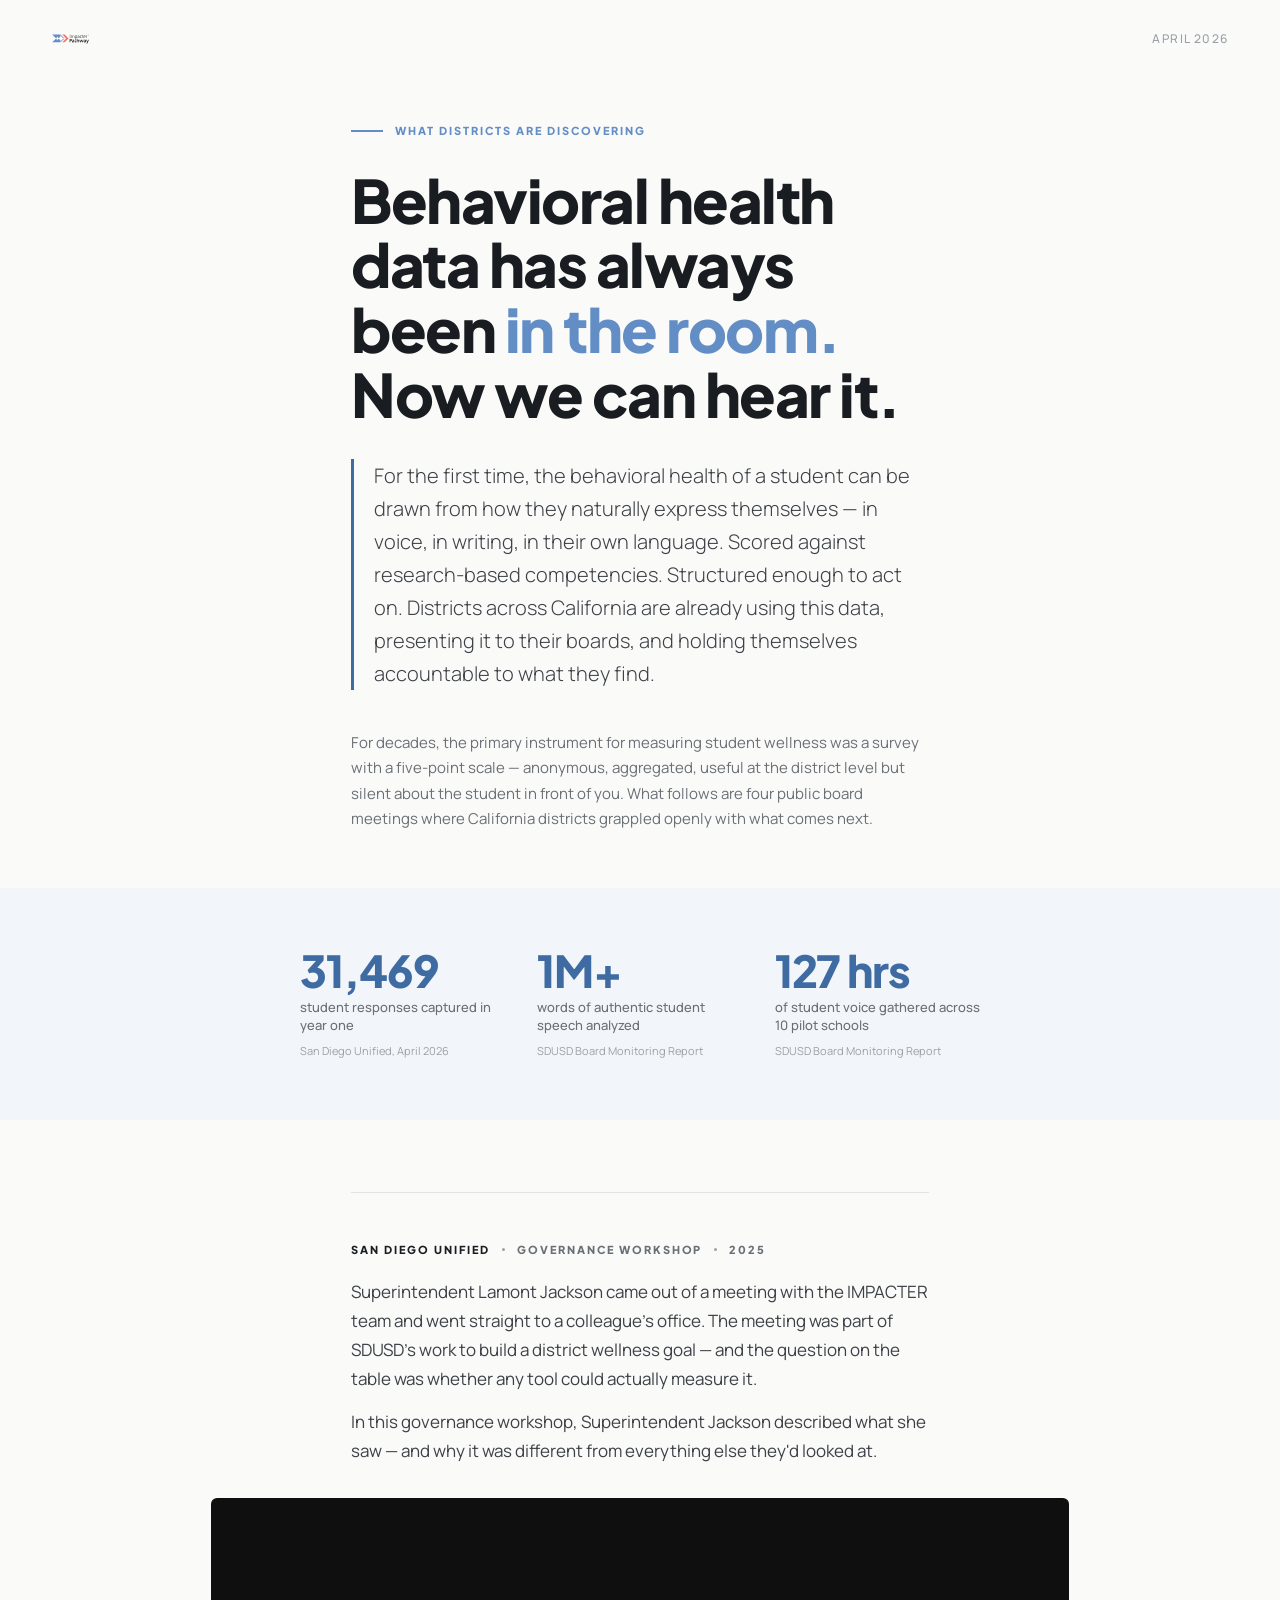
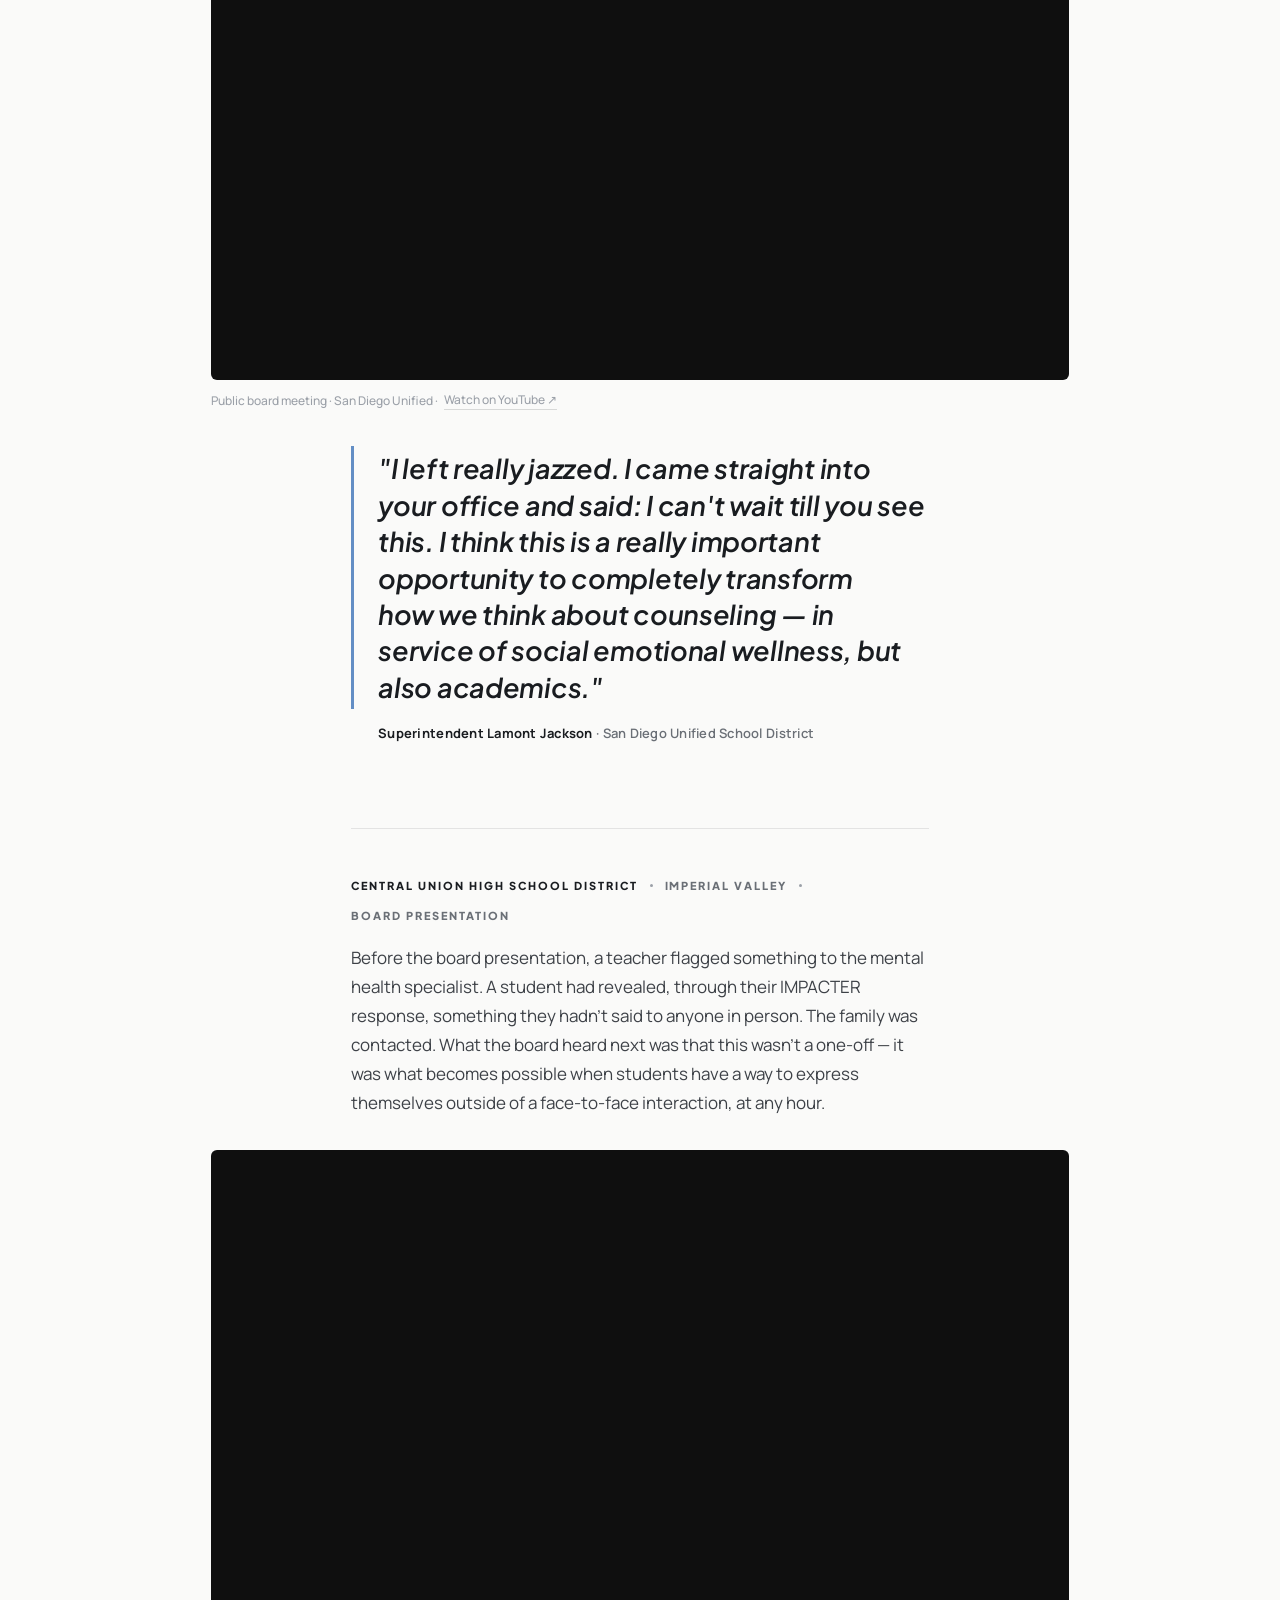
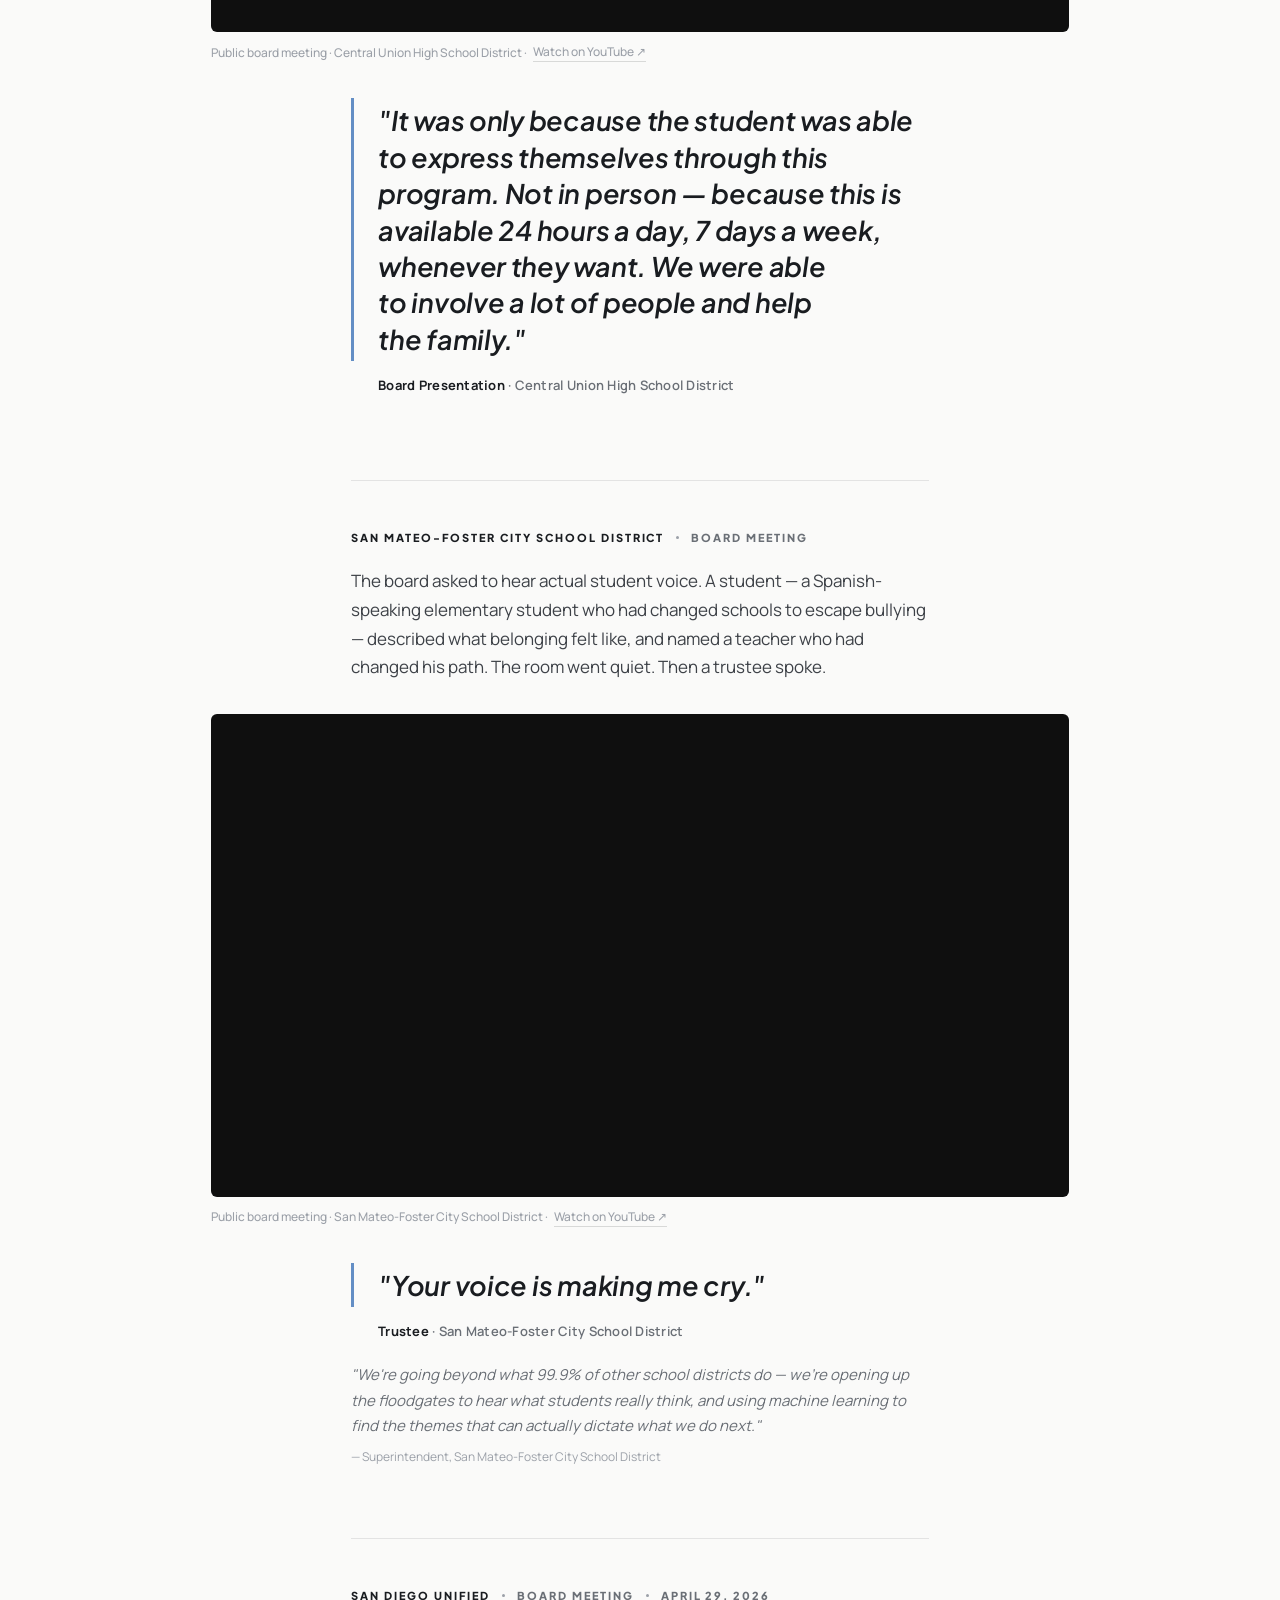
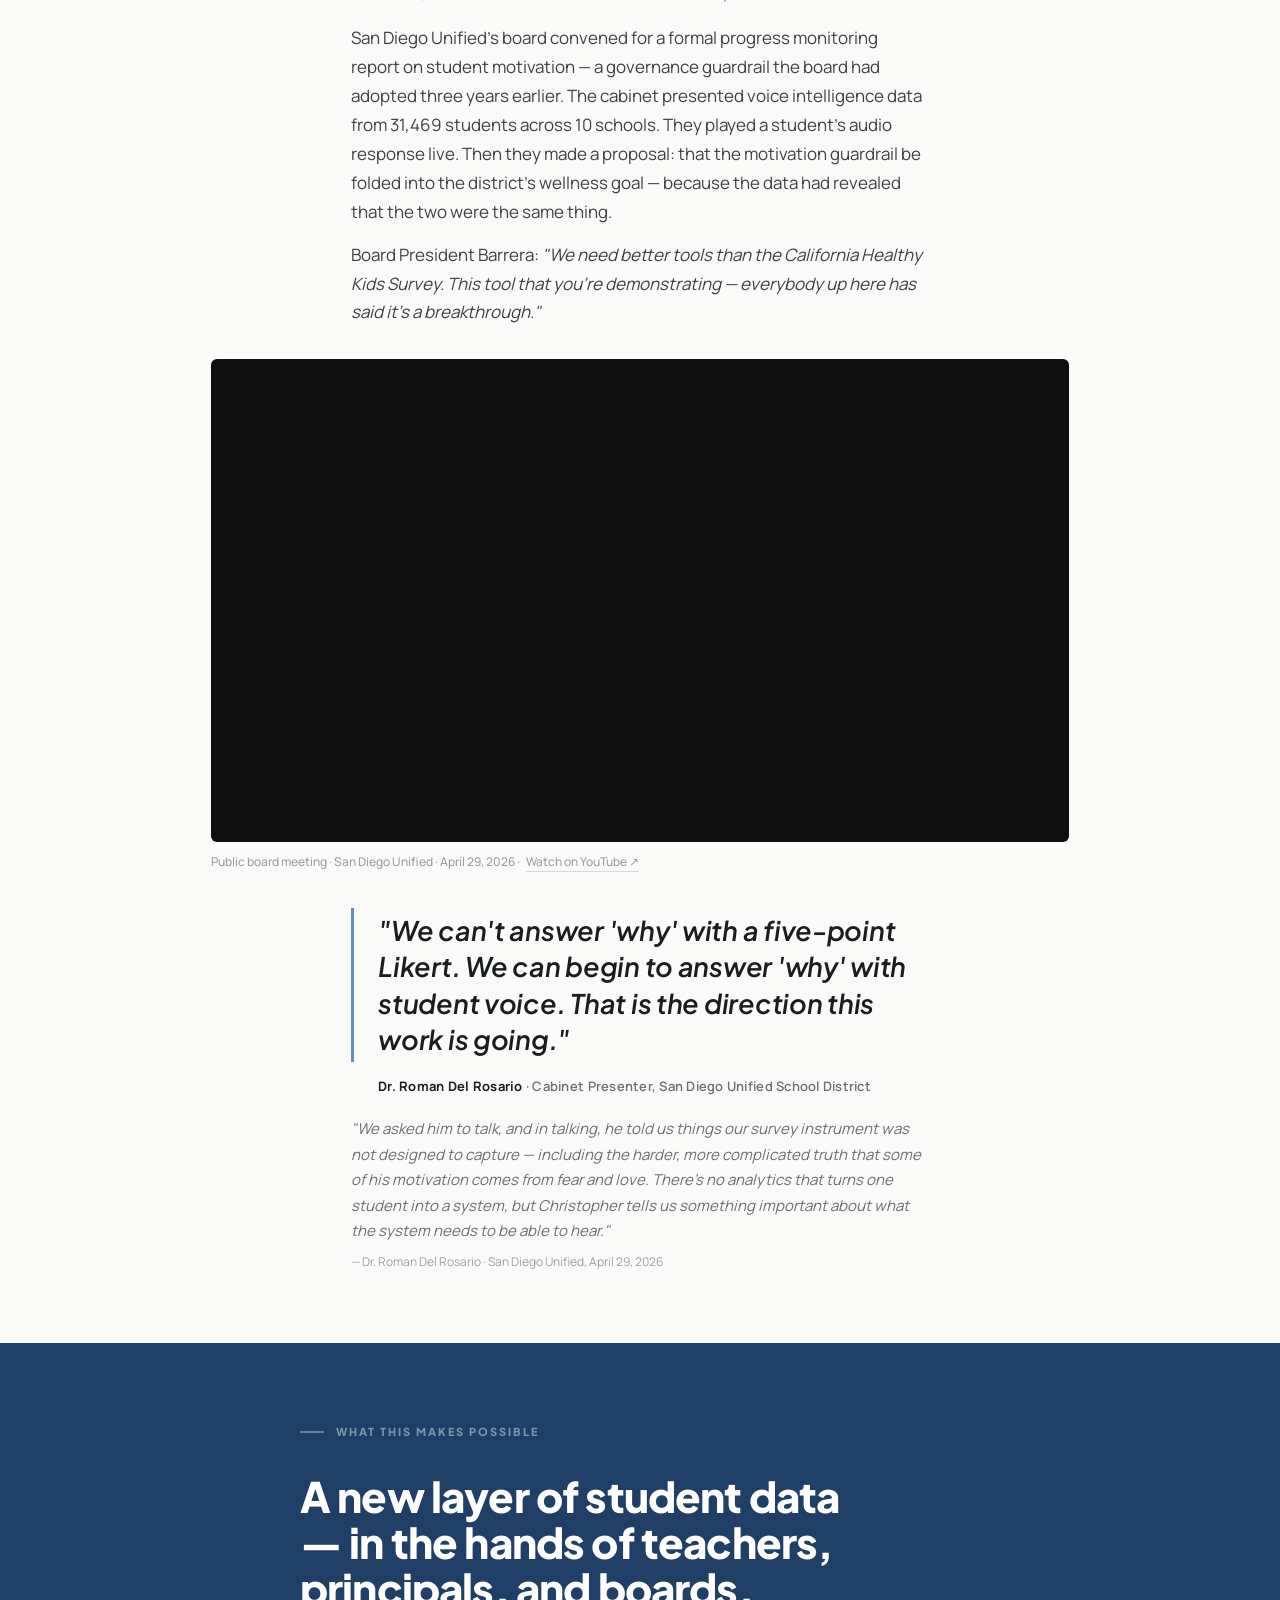
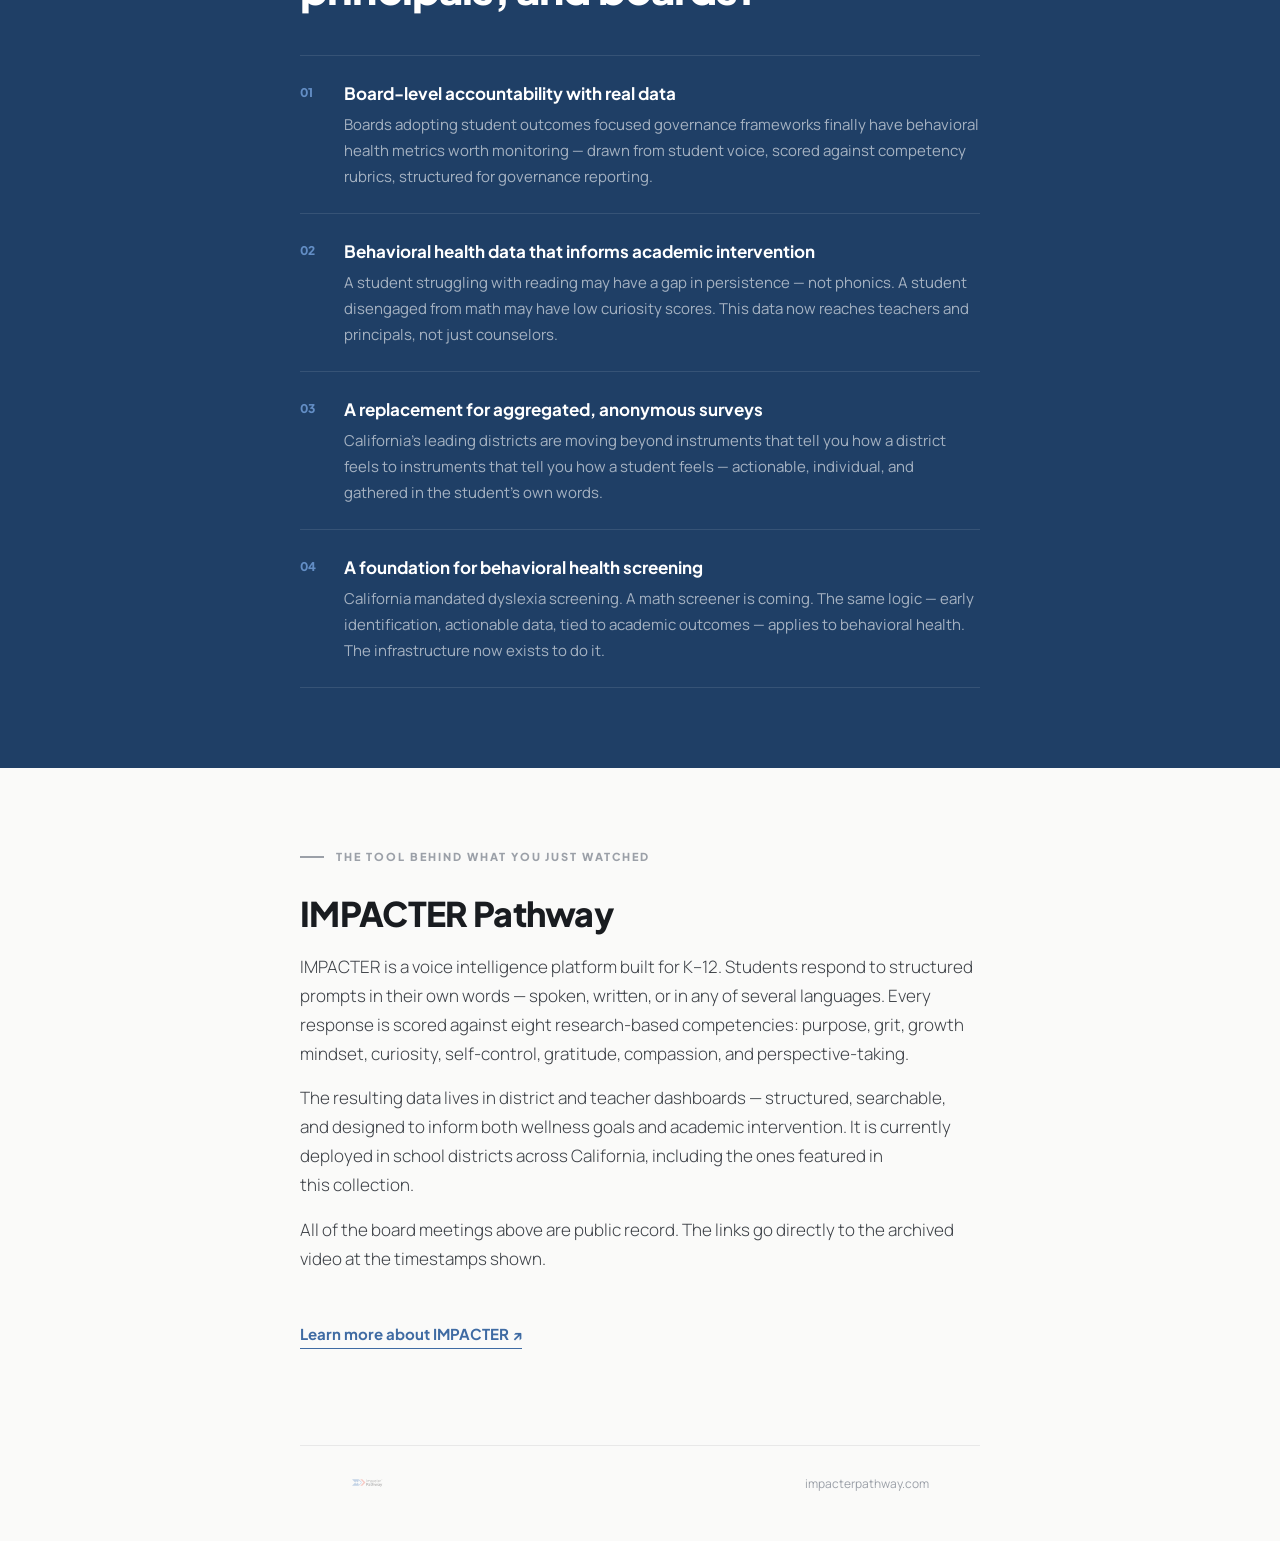
==== policy/index.html @ 1dfe2723 "Add policy/index.html — district evidence hub for behavioral health voice intelligence Co-Authored-B" ====
<!DOCTYPE html>
<html lang="en">
<head>
<meta charset="UTF-8">
<meta name="viewport" content="width=device-width, initial-scale=1.0">
<title>What Districts Are Discovering — IMPACTER Pathway</title>
<meta name="description" content="Behavioral health data can now be drawn from student voice. School boards across California are presenting it, acting on it, and holding themselves accountable to it.">
<link rel="stylesheet" href="../bh/colors_and_type.css">
<style>
*, *::before, *::after { box-sizing: border-box; margin: 0; padding: 0; }
html { scroll-behavior: smooth; }

/* ── LAYOUT SCAFFOLDING ── */
body { background: #FAFAF9; }

.masthead {
  padding: 28px var(--gutter) 0;
  max-width: var(--max-page);
  margin: 0 auto;
  display: flex;
  align-items: center;
  justify-content: space-between;
}
.masthead img { height: 22px; }
.masthead-date {
  font-family: var(--font-body);
  font-size: 12px;
  font-weight: 500;
  letter-spacing: 0.12em;
  text-transform: uppercase;
  color: var(--fg-4);
}

/* ── PROSE CONTAINER (narrow editorial column) ── */
.prose {
  max-width: 680px;
  margin: 0 auto;
  padding: 0 var(--gutter);
}

/* ── WIDE CONTAINER (videos, pull quotes) ── */
.wide {
  max-width: 960px;
  margin: 0 auto;
  padding: 0 var(--gutter);
}

/* ── OPENING ── */
.opening {
  padding: 72px var(--gutter) 0;
  max-width: 680px;
  margin: 0 auto;
}
.opening-kicker {
  font-family: var(--font-display);
  font-size: 11px;
  font-weight: 900;
  letter-spacing: 0.18em;
  text-transform: uppercase;
  color: var(--color-primary);
  margin-bottom: 28px;
  display: flex;
  align-items: center;
  gap: 12px;
}
.opening-kicker::before {
  content: '';
  width: 32px;
  height: 1.5px;
  background: var(--color-primary);
  flex-shrink: 0;
}
.opening h1 {
  font-family: var(--font-display);
  font-size: clamp(36px, 5vw, 60px);
  font-weight: 800;
  line-height: 1.08;
  letter-spacing: -0.025em;
  color: var(--fg-1);
  text-wrap: balance;
  margin-bottom: 32px;
}
.opening h1 em {
  font-style: normal;
  color: var(--color-primary);
}
.lede {
  font-family: var(--font-body);
  font-size: clamp(17px, 2vw, 20px);
  line-height: 1.65;
  font-weight: 300;
  color: var(--fg-2);
  border-left: 3px solid var(--color-primary-deep);
  padding-left: 20px;
}

/* ── RULE ── */
.rule {
  border: none;
  border-top: 1px solid rgba(25,28,32,0.10);
  margin: 64px auto;
  max-width: 680px;
  padding: 0 var(--gutter);
}
/* scoped rule inside prose section */
.chapter-rule {
  border: none;
  border-top: 1px solid rgba(25,28,32,0.10);
  margin: 56px 0 48px;
}

/* ── CHAPTER ── */
.chapter { padding: 0 0 72px; }

.chapter-eyebrow {
  max-width: 680px;
  margin: 0 auto 20px;
  padding: 0 var(--gutter);
  font-family: var(--font-display);
  font-size: 11px;
  font-weight: 900;
  letter-spacing: 0.18em;
  text-transform: uppercase;
  color: var(--fg-3);
  display: flex;
  align-items: center;
  gap: 12px;
  flex-wrap: wrap;
}
.chapter-eyebrow .dist {
  color: var(--fg-1);
}
.chapter-eyebrow .dot {
  width: 3px;
  height: 3px;
  border-radius: 50%;
  background: var(--fg-4);
  display: inline-block;
  flex-shrink: 0;
}

.chapter-context {
  max-width: 680px;
  margin: 0 auto 32px;
  padding: 0 var(--gutter);
}
.chapter-context p {
  font-family: var(--font-body);
  font-size: 17px;
  line-height: 1.7;
  color: var(--fg-2);
}
.chapter-context p + p { margin-top: 14px; }

/* ── VIDEO EMBED ── */
.video-wrap {
  max-width: 960px;
  margin: 0 auto 36px;
  padding: 0 var(--gutter);
}
.video-frame {
  position: relative;
  padding-bottom: 56.25%;
  height: 0;
  overflow: hidden;
  border-radius: 6px;
  background: #0f0f0f;
}
.video-frame iframe {
  position: absolute;
  top: 0; left: 0;
  width: 100%; height: 100%;
  border: none;
}
.video-caption {
  margin-top: 10px;
  font-family: var(--font-body);
  font-size: 12px;
  color: var(--fg-4);
  font-weight: 500;
  display: flex;
  align-items: center;
  gap: 6px;
}
.video-caption a {
  color: var(--fg-4);
  text-decoration: none;
  border-bottom: 1px solid rgba(25,28,32,0.15);
  transition: color 140ms;
}
.video-caption a:hover { color: var(--color-primary); border-color: var(--color-primary); text-decoration: none; }

/* ── PULL QUOTE ── */
.pull-quote {
  max-width: 680px;
  margin: 0 auto 12px;
  padding: 0 var(--gutter);
}
.pull-quote blockquote {
  border-left: 3px solid var(--color-primary);
  padding: 4px 0 4px 24px;
  margin: 0;
}
.pull-quote blockquote p {
  font-family: var(--font-display);
  font-size: clamp(20px, 2.5vw, 27px);
  font-weight: 600;
  line-height: 1.35;
  color: var(--fg-1);
  font-style: italic;
  letter-spacing: -0.01em;
}
.pull-quote .attribution {
  margin-top: 14px;
  font-family: var(--font-body);
  font-size: 13px;
  font-weight: 600;
  color: var(--fg-3);
  letter-spacing: 0.02em;
  padding-left: 27px;
}
.pull-quote .attribution strong {
  color: var(--fg-1);
  font-weight: 700;
}

/* ── SECOND QUOTE (smaller, inline) ── */
.inline-quote {
  max-width: 680px;
  margin: 28px auto 0;
  padding: 0 var(--gutter);
  font-family: var(--font-body);
  font-size: 15px;
  font-style: italic;
  color: var(--fg-3);
  line-height: 1.6;
  padding-left: calc(var(--gutter) + 27px);
  border-left: none;
  position: relative;
}

/* ── WHAT BECOMES POSSIBLE ── */
.possible-section {
  background: var(--surface-inverse);
  padding: 80px var(--gutter);
  margin: 0;
}
.possible-inner {
  max-width: 680px;
  margin: 0 auto;
}
.possible-section .eyebrow-label {
  font-family: var(--font-display);
  font-size: 11px;
  font-weight: 900;
  letter-spacing: 0.18em;
  text-transform: uppercase;
  color: rgba(214,231,241,0.5);
  display: flex;
  align-items: center;
  gap: 12px;
  margin-bottom: 32px;
}
.possible-section .eyebrow-label::before {
  content: '';
  width: 24px;
  height: 1.5px;
  background: rgba(214,231,241,0.4);
  flex-shrink: 0;
}
.possible-section h2 {
  font-family: var(--font-display);
  font-size: clamp(28px, 3.5vw, 42px);
  font-weight: 800;
  line-height: 1.1;
  letter-spacing: -0.02em;
  color: #fff;
  margin-bottom: 44px;
  text-wrap: balance;
}
.possible-list {
  list-style: none;
  display: flex;
  flex-direction: column;
  gap: 0;
}
.possible-list li {
  padding: 24px 0;
  border-top: 1px solid rgba(255,255,255,0.1);
  display: grid;
  grid-template-columns: 28px 1fr;
  gap: 16px;
  align-items: start;
}
.possible-list li:last-child {
  border-bottom: 1px solid rgba(255,255,255,0.1);
}
.possible-num {
  font-family: var(--font-display);
  font-size: 12px;
  font-weight: 900;
  color: var(--color-primary);
  padding-top: 3px;
}
.possible-text strong {
  display: block;
  font-family: var(--font-display);
  font-size: 17px;
  font-weight: 700;
  color: #fff;
  margin-bottom: 5px;
}
.possible-text span {
  font-family: var(--font-body);
  font-size: 15px;
  color: rgba(255,255,255,0.6);
  line-height: 1.55;
}

/* ── DATA CALLOUT ── */
.data-strip {
  padding: 60px var(--gutter);
  background: var(--surface-blue-low);
}
.data-strip-inner {
  max-width: 680px;
  margin: 0 auto;
  display: grid;
  grid-template-columns: repeat(3, 1fr);
  gap: 32px;
}
.data-item {
  display: flex;
  flex-direction: column;
  gap: 6px;
}
.data-num {
  font-family: var(--font-display);
  font-size: clamp(28px, 4vw, 44px);
  font-weight: 800;
  letter-spacing: -0.025em;
  color: var(--color-primary-deep);
  line-height: 1;
}
.data-label {
  font-family: var(--font-body);
  font-size: 13px;
  color: var(--fg-3);
  font-weight: 500;
  line-height: 1.4;
}
.data-src {
  font-family: var(--font-body);
  font-size: 11px;
  color: var(--fg-4);
  margin-top: 2px;
}

/* ── ABOUT / FOOTER ── */
.about-section {
  padding: 80px var(--gutter) 96px;
}
.about-inner {
  max-width: 680px;
  margin: 0 auto;
}
.about-inner .eyebrow-label {
  font-family: var(--font-display);
  font-size: 11px;
  font-weight: 900;
  letter-spacing: 0.18em;
  text-transform: uppercase;
  color: var(--fg-4);
  display: flex;
  align-items: center;
  gap: 12px;
  margin-bottom: 28px;
}
.about-inner .eyebrow-label::before {
  content: '';
  width: 24px;
  height: 1.5px;
  background: var(--fg-4);
  flex-shrink: 0;
}
.about-inner h2 {
  font-family: var(--font-display);
  font-size: clamp(24px, 3vw, 34px);
  font-weight: 800;
  line-height: 1.15;
  letter-spacing: -0.02em;
  color: var(--fg-1);
  margin-bottom: 20px;
  text-wrap: balance;
}
.about-inner p {
  font-family: var(--font-body);
  font-size: 17px;
  line-height: 1.7;
  color: var(--fg-2);
  font-weight: 300;
  margin-bottom: 16px;
}
.about-inner p:last-child { margin-bottom: 0; }
.contact-link {
  display: inline-flex;
  align-items: center;
  gap: 8px;
  margin-top: 32px;
  font-family: var(--font-display);
  font-size: 15px;
  font-weight: 700;
  color: var(--color-primary-deep);
  text-decoration: none;
  border-bottom: 1.5px solid var(--color-primary-deep);
  padding-bottom: 2px;
  transition: color 140ms, border-color 140ms;
}
.contact-link:hover {
  color: var(--color-primary);
  border-color: var(--color-primary);
  text-decoration: none;
}
.site-footer {
  padding: 28px var(--gutter) 40px;
  border-top: 1px solid rgba(25,28,32,0.08);
  max-width: 680px;
  margin: 0 auto;
  display: flex;
  align-items: center;
  justify-content: space-between;
  flex-wrap: wrap;
  gap: 12px;
}
.site-footer img { height: 18px; opacity: 0.5; }
.site-footer span {
  font-family: var(--font-body);
  font-size: 12px;
  color: var(--fg-4);
}

/* ── RESPONSIVE ── */
@media (max-width: 600px) {
  .data-strip-inner {
    grid-template-columns: 1fr 1fr;
  }
  .data-strip-inner .data-item:last-child {
    grid-column: span 2;
  }
}
</style>
</head>
<body>

<!-- MASTHEAD -->
<header class="masthead">
  <img src="../bh/images/impacter-pathway-black.svg" alt="IMPACTER Pathway">
  <span class="masthead-date">April 2026</span>
</header>

<!-- OPENING -->
<section class="opening">
  <div class="opening-kicker">What districts are discovering</div>
  <h1>Behavioral health data has always been <em>in the room.</em> Now we can hear it.</h1>
  <p class="lede">
    For the first time, the behavioral health of a student can be drawn from how they naturally express themselves — in voice, in writing, in their own language. Scored against research-based competencies. Structured enough to act on. Districts across California are already using this data, presenting it to their boards, and holding themselves accountable to what they find.
  </p>
</section>

<div style="max-width:680px; margin:0 auto; padding:40px var(--gutter) 0;">
  <p style="font-family:var(--font-body); font-size:15px; line-height:1.7; color:var(--fg-3);">
    For decades, the primary instrument for measuring student wellness was a survey with a five-point scale — anonymous, aggregated, useful at the district level but silent about the student in front of you. What follows are four public board meetings where California districts grappled openly with what comes next.
  </p>
</div>

<!-- DATA STRIP -->
<div class="data-strip" style="margin-top:56px;">
  <div class="data-strip-inner">
    <div class="data-item">
      <div class="data-num">31,469</div>
      <div class="data-label">student responses captured in year one</div>
      <div class="data-src">San Diego Unified, April 2026</div>
    </div>
    <div class="data-item">
      <div class="data-num">1M+</div>
      <div class="data-label">words of authentic student speech analyzed</div>
      <div class="data-src">SDUSD Board Monitoring Report</div>
    </div>
    <div class="data-item">
      <div class="data-num">127 hrs</div>
      <div class="data-label">of student voice gathered across 10 pilot schools</div>
      <div class="data-src">SDUSD Board Monitoring Report</div>
    </div>
  </div>
</div>

<!-- ═══════════════════════════════════════════
     CHAPTER 1 — SDUSD Governance Workshop
     ═══════════════════════════════════════════ -->
<div style="max-width:680px; margin:72px auto 0; padding:0 var(--gutter);">
  <div style="border-top:1px solid rgba(25,28,32,0.10);"></div>
</div>

<div class="chapter" style="margin-top:48px;">

  <div class="chapter-eyebrow">
    <span class="dist">San Diego Unified</span>
    <span class="dot"></span>
    <span>Governance Workshop</span>
    <span class="dot"></span>
    <span>2025</span>
  </div>

  <div class="chapter-context">
    <p>Superintendent Lamont Jackson came out of a meeting with the IMPACTER team and went straight to a colleague's office. The meeting was part of SDUSD's work to build a district wellness goal — and the question on the table was whether any tool could actually measure it.</p>
    <p>In this governance workshop, Superintendent Jackson described what she saw — and why it was different from everything else they'd looked at.</p>
  </div>

  <div class="video-wrap">
    <div class="video-frame">
      <iframe src="https://www.youtube-nocookie.com/embed/ErE6NDFtIww?start=1494&rel=0&modestbranding=1" title="SDUSD Governance Workshop — Superintendent Lamont Jackson" allowfullscreen loading="lazy"></iframe>
    </div>
    <div class="video-caption">
      Public board meeting · San Diego Unified ·
      <a href="https://www.youtube.com/live/ErE6NDFtIww?t=1494" target="_blank" rel="noopener">Watch on YouTube ↗</a>
    </div>
  </div>

  <div class="pull-quote">
    <blockquote>
      <p>"I left really jazzed. I came straight into your office and said: I can't wait till you see this. I think this is a really important opportunity to completely transform how we think about counseling — in service of social emotional wellness, but also academics."</p>
    </blockquote>
    <div class="attribution"><strong>Superintendent Lamont Jackson</strong> · San Diego Unified School District</div>
  </div>

</div>

<!-- ═══════════════════════════════════════════
     CHAPTER 2 — Central Union High School District
     ═══════════════════════════════════════════ -->
<div style="max-width:680px; margin:0 auto; padding:0 var(--gutter);">
  <div style="border-top:1px solid rgba(25,28,32,0.10);"></div>
</div>

<div class="chapter" style="margin-top:48px;">

  <div class="chapter-eyebrow">
    <span class="dist">Central Union High School District</span>
    <span class="dot"></span>
    <span>Imperial Valley</span>
    <span class="dot"></span>
    <span>Board Presentation</span>
  </div>

  <div class="chapter-context">
    <p>Before the board presentation, a teacher flagged something to the mental health specialist. A student had revealed, through their IMPACTER response, something they hadn't said to anyone in person. The family was contacted. What the board heard next was that this wasn't a one-off — it was what becomes possible when students have a way to express themselves outside of a face-to-face interaction, at any hour.</p>
  </div>

  <div class="video-wrap">
    <div class="video-frame">
      <iframe src="https://www.youtube-nocookie.com/embed/V9Qwb_TAio4?start=13005&rel=0&modestbranding=1" title="Central Union High School District Board Presentation" allowfullscreen loading="lazy"></iframe>
    </div>
    <div class="video-caption">
      Public board meeting · Central Union High School District ·
      <a href="https://www.youtube.com/live/V9Qwb_TAio4?t=13005s" target="_blank" rel="noopener">Watch on YouTube ↗</a>
    </div>
  </div>

  <div class="pull-quote">
    <blockquote>
      <p>"It was only because the student was able to express themselves through this program. Not in person — because this is available 24 hours a day, 7 days a week, whenever they want. We were able to involve a lot of people and help the family."</p>
    </blockquote>
    <div class="attribution"><strong>Board Presentation</strong> · Central Union High School District</div>
  </div>

</div>

<!-- ═══════════════════════════════════════════
     CHAPTER 3 — San Mateo-Foster City
     ═══════════════════════════════════════════ -->
<div style="max-width:680px; margin:0 auto; padding:0 var(--gutter);">
  <div style="border-top:1px solid rgba(25,28,32,0.10);"></div>
</div>

<div class="chapter" style="margin-top:48px;">

  <div class="chapter-eyebrow">
    <span class="dist">San Mateo-Foster City School District</span>
    <span class="dot"></span>
    <span>Board Meeting</span>
  </div>

  <div class="chapter-context">
    <p>The board asked to hear actual student voice. A student — a Spanish-speaking elementary student who had changed schools to escape bullying — described what belonging felt like, and named a teacher who had changed his path. The room went quiet. Then a trustee spoke.</p>
  </div>

  <div class="video-wrap">
    <div class="video-frame">
      <iframe src="https://www.youtube-nocookie.com/embed/lY_P4MK9Tqk?start=9406&rel=0&modestbranding=1" title="San Mateo-Foster City School District Board Meeting" allowfullscreen loading="lazy"></iframe>
    </div>
    <div class="video-caption">
      Public board meeting · San Mateo-Foster City School District ·
      <a href="https://www.youtube.com/watch?t=9406&v=lY_P4MK9Tqk" target="_blank" rel="noopener">Watch on YouTube ↗</a>
    </div>
  </div>

  <div class="pull-quote">
    <blockquote>
      <p>"Your voice is making me cry."</p>
    </blockquote>
    <div class="attribution"><strong>Trustee</strong> · San Mateo-Foster City School District</div>
  </div>

  <div style="max-width:680px; margin:20px auto 0; padding:0 var(--gutter);">
    <p style="font-family:var(--font-body); font-size:15px; line-height:1.7; color:var(--fg-3); font-style:italic;">
      "We're going beyond what 99.9% of other school districts do — we're opening up the floodgates to hear what students really think, and using machine learning to find the themes that can actually dictate what we do next."
    </p>
    <p style="font-family:var(--font-body); font-size:12px; color:var(--fg-4); margin-top:8px; font-style:normal;">— Superintendent, San Mateo-Foster City School District</p>
  </div>

</div>

<!-- ═══════════════════════════════════════════
     CHAPTER 4 — SDUSD April 29 Board Meeting
     ═══════════════════════════════════════════ -->
<div style="max-width:680px; margin:0 auto; padding:0 var(--gutter);">
  <div style="border-top:1px solid rgba(25,28,32,0.10);"></div>
</div>

<div class="chapter" style="margin-top:48px;">

  <div class="chapter-eyebrow">
    <span class="dist">San Diego Unified</span>
    <span class="dot"></span>
    <span>Board Meeting</span>
    <span class="dot"></span>
    <span>April 29, 2026</span>
  </div>

  <div class="chapter-context">
    <p>San Diego Unified's board convened for a formal progress monitoring report on student motivation — a governance guardrail the board had adopted three years earlier. The cabinet presented voice intelligence data from 31,469 students across 10 schools. They played a student's audio response live. Then they made a proposal: that the motivation guardrail be folded into the district's wellness goal — because the data had revealed that the two were the same thing.</p>
    <p>Board President Barrera: <em>"We need better tools than the California Healthy Kids Survey. This tool that you're demonstrating — everybody up here has said it's a breakthrough."</em></p>
  </div>

  <div class="video-wrap">
    <div class="video-frame">
      <iframe src="https://www.youtube-nocookie.com/embed/NUoew6sMy6w?start=4452&rel=0&modestbranding=1" title="San Diego Unified Board Meeting — April 29, 2026" allowfullscreen loading="lazy"></iframe>
    </div>
    <div class="video-caption">
      Public board meeting · San Diego Unified · April 29, 2026 ·
      <a href="https://www.youtube.com/live/NUoew6sMy6w?t=4452s" target="_blank" rel="noopener">Watch on YouTube ↗</a>
    </div>
  </div>

  <div class="pull-quote">
    <blockquote>
      <p>"We can't answer 'why' with a five-point Likert. We can begin to answer 'why' with student voice. That is the direction this work is going."</p>
    </blockquote>
    <div class="attribution"><strong>Dr. Roman Del Rosario</strong> · Cabinet Presenter, San Diego Unified School District</div>
  </div>

  <div style="max-width:680px; margin:20px auto 0; padding:0 var(--gutter);">
    <p style="font-family:var(--font-body); font-size:15px; line-height:1.7; color:var(--fg-3); font-style:italic;">
      "We asked him to talk, and in talking, he told us things our survey instrument was not designed to capture — including the harder, more complicated truth that some of his motivation comes from fear and love. There's no analytics that turns one student into a system, but Christopher tells us something important about what the system needs to be able to hear."
    </p>
    <p style="font-family:var(--font-body); font-size:12px; color:var(--fg-4); margin-top:8px; font-style:normal;">— Dr. Roman Del Rosario · San Diego Unified, April 29, 2026</p>
  </div>

</div>

<!-- WHAT BECOMES POSSIBLE -->
<section class="possible-section">
  <div class="possible-inner">
    <div class="eyebrow-label">What this makes possible</div>
    <h2>A new layer of student data — in the hands of teachers, principals, and boards.</h2>
    <ul class="possible-list">
      <li>
        <div class="possible-num">01</div>
        <div class="possible-text">
          <strong>Board-level accountability with real data</strong>
          <span>Boards adopting student outcomes focused governance frameworks finally have behavioral health metrics worth monitoring — drawn from student voice, scored against competency rubrics, structured for governance reporting.</span>
        </div>
      </li>
      <li>
        <div class="possible-num">02</div>
        <div class="possible-text">
          <strong>Behavioral health data that informs academic intervention</strong>
          <span>A student struggling with reading may have a gap in persistence — not phonics. A student disengaged from math may have low curiosity scores. This data now reaches teachers and principals, not just counselors.</span>
        </div>
      </li>
      <li>
        <div class="possible-num">03</div>
        <div class="possible-text">
          <strong>A replacement for aggregated, anonymous surveys</strong>
          <span>California's leading districts are moving beyond instruments that tell you how a district feels to instruments that tell you how a student feels — actionable, individual, and gathered in the student's own words.</span>
        </div>
      </li>
      <li>
        <div class="possible-num">04</div>
        <div class="possible-text">
          <strong>A foundation for behavioral health screening</strong>
          <span>California mandated dyslexia screening. A math screener is coming. The same logic — early identification, actionable data, tied to academic outcomes — applies to behavioral health. The infrastructure now exists to do it.</span>
        </div>
      </li>
    </ul>
  </div>
</section>

<!-- ABOUT IMPACTER -->
<section class="about-section">
  <div class="about-inner">
    <div class="eyebrow-label">The tool behind what you just watched</div>
    <h2>IMPACTER Pathway</h2>
    <p>
      IMPACTER is a voice intelligence platform built for K–12. Students respond to structured prompts in their own words — spoken, written, or in any of several languages. Every response is scored against eight research-based competencies: purpose, grit, growth mindset, curiosity, self-control, gratitude, compassion, and perspective-taking.
    </p>
    <p>
      The resulting data lives in district and teacher dashboards — structured, searchable, and designed to inform both wellness goals and academic intervention. It is currently deployed in school districts across California, including the ones featured in this collection.
    </p>
    <p>
      All of the board meetings above are public record. The links go directly to the archived video at the timestamps shown.
    </p>
    <a href="https://impacterpathway.com" class="contact-link" target="_blank" rel="noopener">
      Learn more about IMPACTER ↗
    </a>
  </div>
</section>

<!-- FOOTER -->
<footer style="border-top:1px solid rgba(25,28,32,0.08); padding:28px var(--gutter) 48px; max-width:680px; margin:0 auto; display:flex; align-items:center; justify-content:space-between; flex-wrap:wrap; gap:12px;">
  <img src="../bh/images/impacter-pathway-black.svg" alt="IMPACTER Pathway" style="height:18px; opacity:0.35;">
  <span style="font-family:var(--font-body); font-size:12px; color:var(--fg-4);">impacterpathway.com</span>
</footer>

</body>
</html>
---- bh/colors_and_type.css ----
/* ============================================================================
   IMPACTER PATHWAY — Design Tokens
   "The Living Lexicon" — Editorial-first, hopeful, peer-to-peer.
   ============================================================================ */

/* ----------------------------------------------------------------------------
   FONTS
   Primary stack: Plus Jakarta Sans (display) + Manrope (body)
   Brand fallback: DM Sans (license-approved fallback for Circular Std)
   ---------------------------------------------------------------------------- */

@import url("https://fonts.googleapis.com/css2?family=Manrope:wght@200..800&family=Plus+Jakarta+Sans:ital,wght@0,200..800;1,200..800&display=swap");

@font-face {
  font-family: "DM Sans";
  src: url("./fonts/DMSans-Variable.ttf") format("truetype-variations");
  font-weight: 100 1000;
  font-style: normal;
  font-display: swap;
}
@font-face {
  font-family: "DM Sans";
  src: url("./fonts/DMSans-Italic-Variable.ttf") format("truetype-variations");
  font-weight: 100 1000;
  font-style: italic;
  font-display: swap;
}

:root {
  /* ============================================================
     CORE BRAND PALETTE
     ============================================================ */
  --color-primary:           #638EC5;   /* Primary Blue  */
  --color-primary-deep:      #3F6BA3;
  --color-primary-darker:    #2A4F7E;
  --color-primary-ink:       #1F3F66;

  --color-coral:             #F37163;   /* Secondary Coral */
  --color-coral-deep:        #D85546;
  --color-coral-soft:        #FBC4BD;

  --color-light-blue:        #D6E7F1;   /* Light Blue */
  --color-light-blue-soft:   #E9F1F7;
  --color-light-blue-deep:   #B6D2E4;

  --color-off-white:         #F1F0F0;   /* Off-White */
  --color-paper:             #FAFAF9;
  --color-near-black:        #1D1B1C;   /* Near-Black (body) */
  --color-on-surface:        #191C20;   /* Tonal "black" — softer */
  --color-white:             #FFFFFF;

  /* Quad accents (data-source coding) */
  --data-student-voice:      #638EC5;   /* Blue */
  --data-teacher:            #4FA47A;   /* Green */
  --data-parent-family:      #E89149;   /* Orange */

  /* Anchor competency accents (used sparingly, never for body) */
  --comp-purpose:            #F37163;
  --comp-curiosity:          #638EC5;
  --comp-perspective:        #859EC5;
  --comp-self-control:       #E89149;
  --comp-grit:               #D6B14B;
  --comp-growth-mindset:     #6FB76F;
  --comp-gratitude:          #4F8EC0;
  --comp-compassion:         #B27AB6;

  /* ============================================================
     SURFACE LAYERING — The "No-Line" Rule
     Tonal stacking from lowest → highest. NEVER use 1px borders
     for sectioning. Shift the surface tier instead.
     ============================================================ */
  --surface-lowest:          #FFFFFF;   /* deepest "page" */
  --surface:                 #FAFAF9;
  --surface-container-low:   #F4F2F0;
  --surface-container:       #EFEDEB;
  --surface-container-high:  #E8E5E2;
  --surface-container-highest:#DEDAD6;

  /* Tinted surface tiers (quiet brand presence) */
  --surface-blue-low:        #F2F6FA;
  --surface-blue:            #E9F1F7;
  --surface-blue-high:       #D6E7F1;
  --surface-coral-low:       #FCEFEC;
  --surface-coral:           #FBE0DC;

  /* Inverse / dark for hero blocks */
  --surface-inverse:         #1F3F66;
  --surface-inverse-deep:    #15294A;

  /* ============================================================
     TEXT / FOREGROUND
     ============================================================ */
  --fg-1:                    #191C20;   /* primary text */
  --fg-2:                    #3D4147;   /* secondary text */
  --fg-3:                    #6A6F76;   /* muted */
  --fg-4:                    #9BA0A8;   /* placeholder / disabled */
  --fg-on-primary:           #FFFFFF;
  --fg-on-coral:             #FFFFFF;
  --fg-on-blue-soft:         #1F3F66;

  --link:                    #3F6BA3;
  --link-hover:              #2A4F7E;

  /* "Ghost border" — only when accessibility demands one. */
  --outline-variant:         rgba(25, 28, 32, 0.12);
  --outline-focus:           rgba(99, 142, 197, 0.55);

  /* ============================================================
     RADII — generous & soft. lg is the default for cards.
     ============================================================ */
  --radius-xs:    4px;
  --radius-sm:    8px;
  --radius-md:    12px;
  --radius-lg:    16px;       /* default card */
  --radius-xl:    24px;       /* primary CTA */
  --radius-2xl:   32px;
  --radius-pill:  999px;

  /* ============================================================
     ELEVATION — diffuse, tinted. Never harsh.
     Tinted with primary-ink, low opacity, generous blur.
     ============================================================ */
  --shadow-xs: 0 1px 2px rgba(31, 63, 102, 0.04);
  --shadow-sm: 0 4px 14px rgba(31, 63, 102, 0.05);
  --shadow-md: 0 12px 32px rgba(31, 63, 102, 0.06);
  --shadow-lg: 0 24px 56px rgba(31, 63, 102, 0.07);
  --shadow-xl: 0 40px 80px rgba(31, 63, 102, 0.08);
  --shadow-glow-primary: 0 0 0 6px rgba(99, 142, 197, 0.18);
  --shadow-glow-coral:   0 0 0 6px rgba(243, 113, 99, 0.18);

  /* ============================================================
     SPACING SCALE — 4px base, generous.
     ============================================================ */
  --space-0:   0;
  --space-1:   4px;
  --space-2:   8px;
  --space-3:   12px;
  --space-4:   16px;
  --space-5:   24px;
  --space-6:   32px;
  --space-7:   48px;   /* default vertical rhythm between sections */
  --space-8:   64px;
  --space-9:   96px;
  --space-10: 128px;

  /* ============================================================
     TYPE FAMILIES
     ============================================================ */
  --font-display: "Plus Jakarta Sans", "DM Sans", system-ui, -apple-system, "Segoe UI", sans-serif;
  --font-body:    "Manrope", "DM Sans", system-ui, -apple-system, "Segoe UI", sans-serif;
  --font-mono:    "JetBrains Mono", "SF Mono", ui-monospace, Menlo, monospace;

  /* ============================================================
     TYPE SCALE — Editorial. High-contrast.
     "Display" anchors a page; body breathes.
     ============================================================ */
  --type-display-xl:  clamp(56px, 7.5vw, 112px);
  --type-display-lg:  clamp(44px, 5.5vw, 80px);
  --type-display-md:  clamp(36px, 4vw, 56px);
  --type-headline-lg: 40px;
  --type-headline-md: 32px;
  --type-headline-sm: 24px;
  --type-title-lg:    20px;
  --type-title-md:    18px;
  --type-title-sm:    16px;
  --type-body-lg:     18px;
  --type-body-md:     16px;
  --type-body-sm:     14px;
  --type-label:       13px;
  --type-eyebrow:     12px;   /* all-caps subhead */

  --leading-tight:   1.05;
  --leading-snug:    1.18;
  --leading-normal:  1.45;
  --leading-relaxed: 1.6;

  --tracking-eyebrow: 0.14em;
  --tracking-tight:   -0.02em;
  --tracking-display: -0.025em;

  /* ============================================================
     MOTION — soft, deliberate. Never bouncy.
     ============================================================ */
  --ease-standard: cubic-bezier(0.2, 0.8, 0.2, 1);
  --ease-emphasized: cubic-bezier(0.32, 0.72, 0, 1);
  --dur-fast:   140ms;
  --dur-base:   220ms;
  --dur-slow:   360ms;

  /* ============================================================
     LAYOUT
     ============================================================ */
  --max-page:   1280px;
  --max-prose:  68ch;
  --gutter:     clamp(20px, 4vw, 56px);
}

/* ============================================================================
   SEMANTIC ELEMENTS
   ============================================================================ */
html { -webkit-font-smoothing: antialiased; -moz-osx-font-smoothing: grayscale; }

body {
  font-family: var(--font-body);
  font-size: var(--type-body-md);
  line-height: var(--leading-relaxed);
  color: var(--fg-1);
  background: var(--surface);
  font-weight: 400;
  text-rendering: optimizeLegibility;
}

h1, .h1 {
  font-family: var(--font-display);
  font-size: var(--type-display-lg);
  line-height: var(--leading-tight);
  letter-spacing: var(--tracking-display);
  font-weight: 800;
  color: var(--fg-1);
  text-wrap: balance;
  margin: 0;
}
h2, .h2 {
  font-family: var(--font-display);
  font-size: var(--type-headline-lg);
  line-height: var(--leading-snug);
  letter-spacing: var(--tracking-tight);
  font-weight: 700;
  color: var(--fg-1);
  text-wrap: balance;
  margin: 0;
}
h3, .h3 {
  font-family: var(--font-display);
  font-size: var(--type-headline-md);
  line-height: var(--leading-snug);
  letter-spacing: var(--tracking-tight);
  font-weight: 700;
  margin: 0;
}
h4, .h4 {
  font-family: var(--font-display);
  font-size: var(--type-headline-sm);
  line-height: var(--leading-snug);
  font-weight: 700;
  margin: 0;
}
.eyebrow {
  font-family: var(--font-display);
  font-size: var(--type-eyebrow);
  letter-spacing: var(--tracking-eyebrow);
  text-transform: uppercase;
  font-weight: 900;          /* black, per spec */
  color: var(--color-primary-deep);
  display: inline-block;
}
p, .body {
  font-family: var(--font-body);
  font-size: var(--type-body-md);
  line-height: var(--leading-relaxed);
  font-weight: 400;
  color: var(--fg-2);
  text-wrap: pretty;
  margin: 0;
}
.body-lg {
  font-size: var(--type-body-lg);
  line-height: var(--leading-relaxed);
  font-weight: 300;          /* humanist warmth */
  color: var(--fg-2);
}
small, .label {
  font-family: var(--font-body);
  font-size: var(--type-label);
  font-weight: 500;
  color: var(--fg-3);
}
a { color: var(--link); text-decoration: none; }
a:hover { color: var(--link-hover); text-decoration: underline; text-underline-offset: 3px; }
code, .mono {
  font-family: var(--font-mono);
  font-size: 0.9em;
  background: var(--surface-container);
  padding: 2px 6px;
  border-radius: var(--radius-xs);
}
::selection { background: var(--color-light-blue); color: var(--color-primary-ink); }
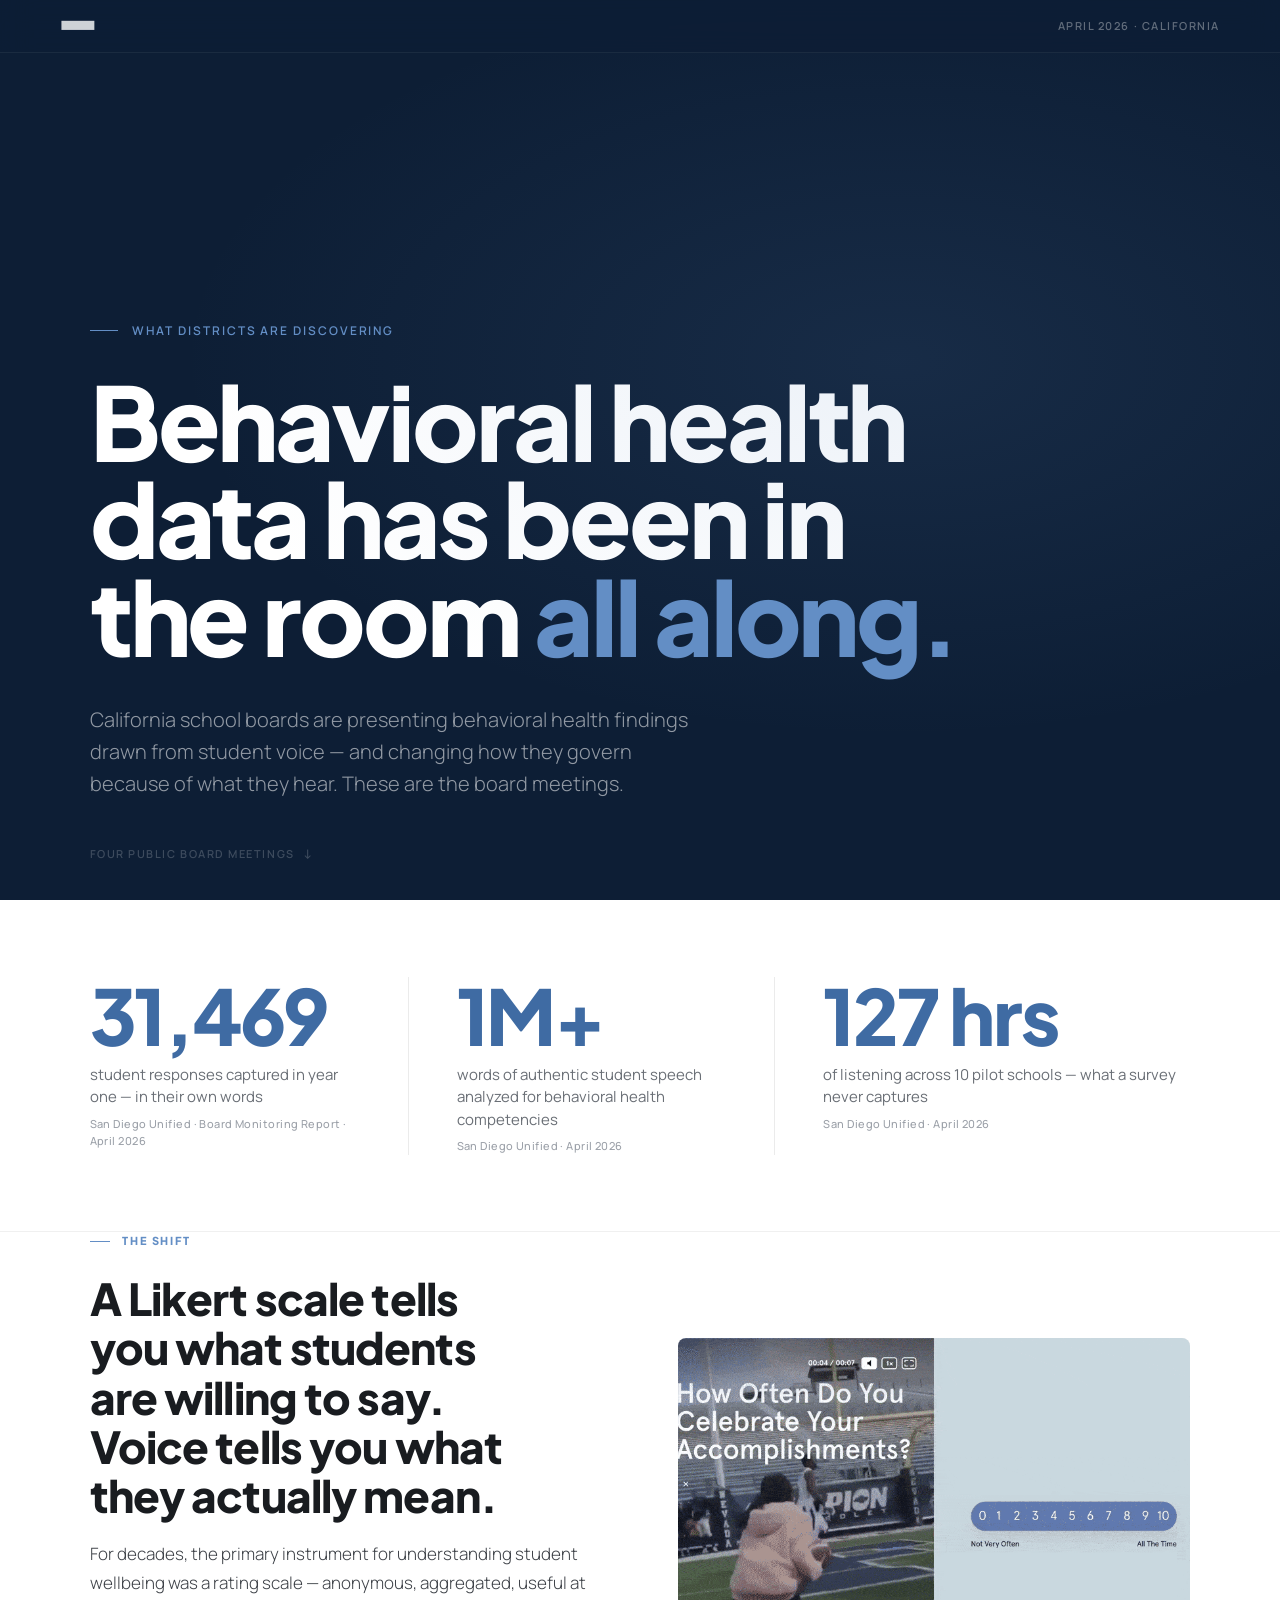
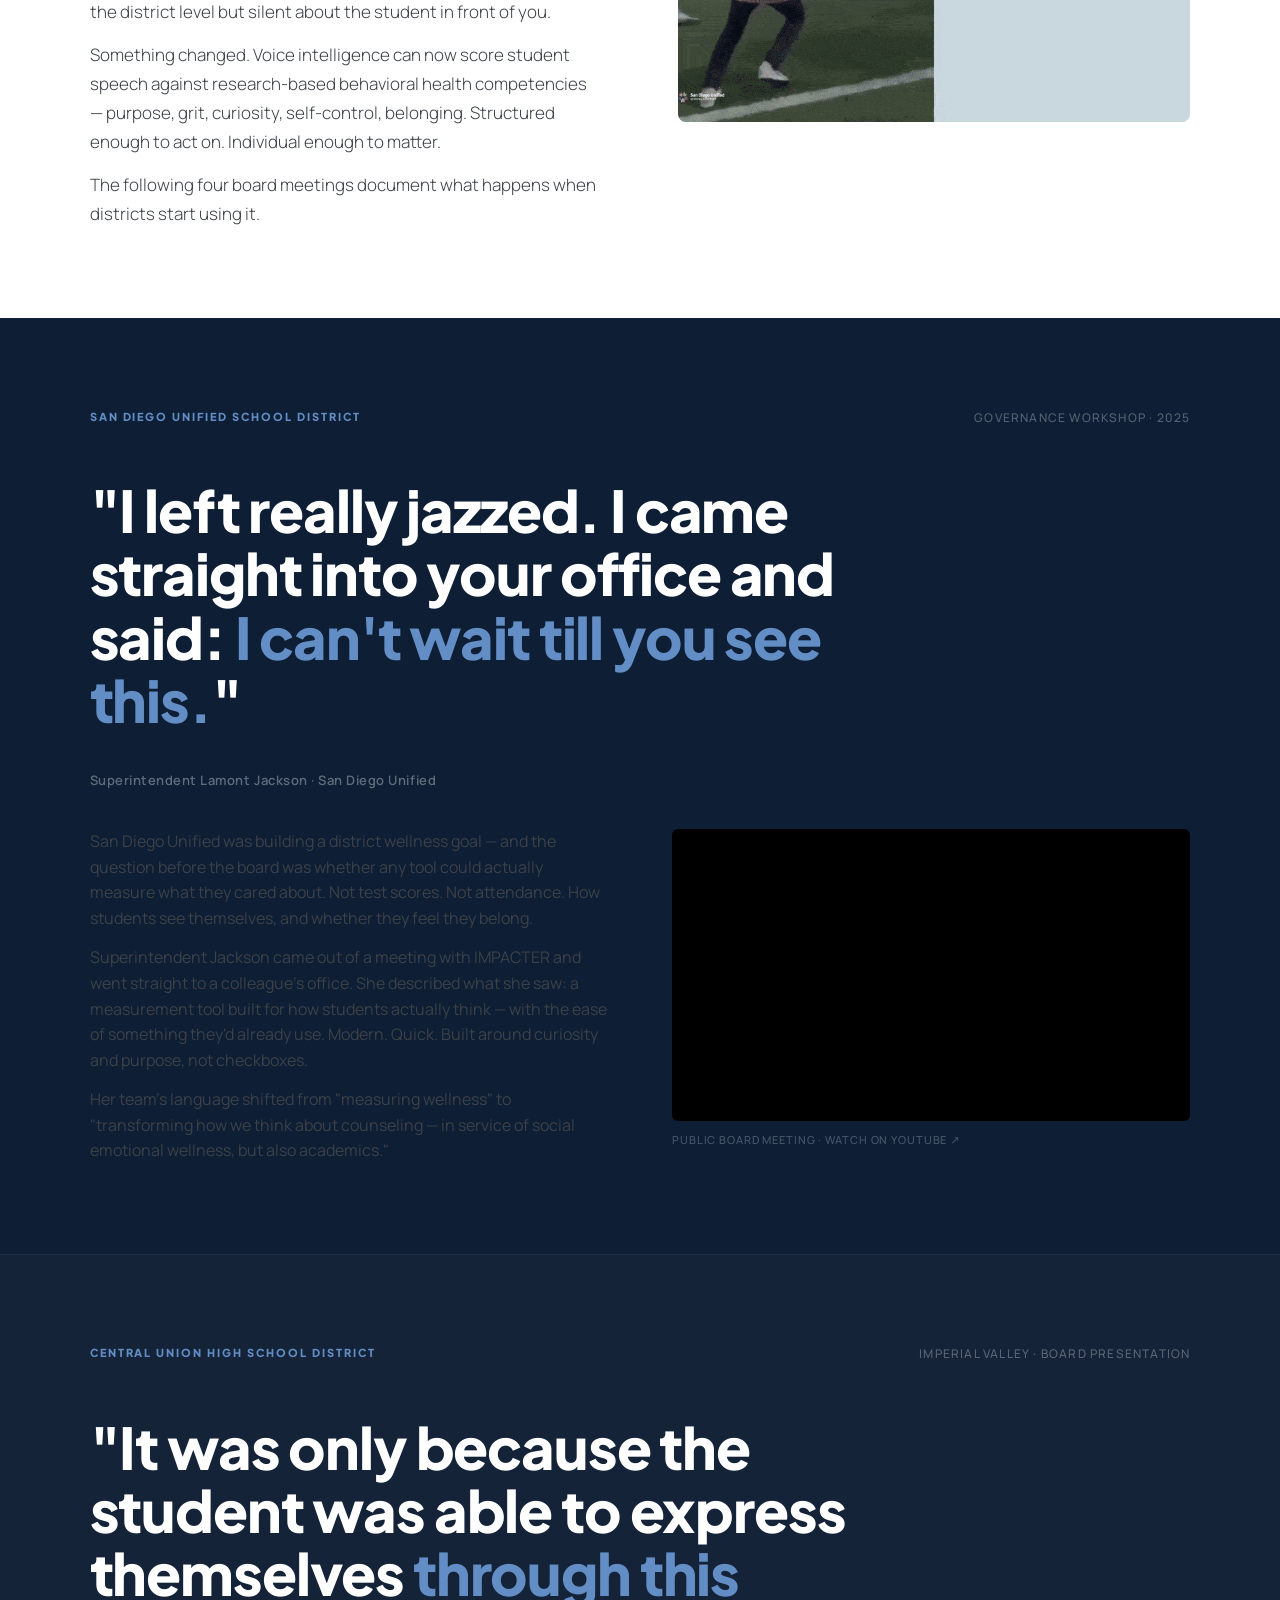
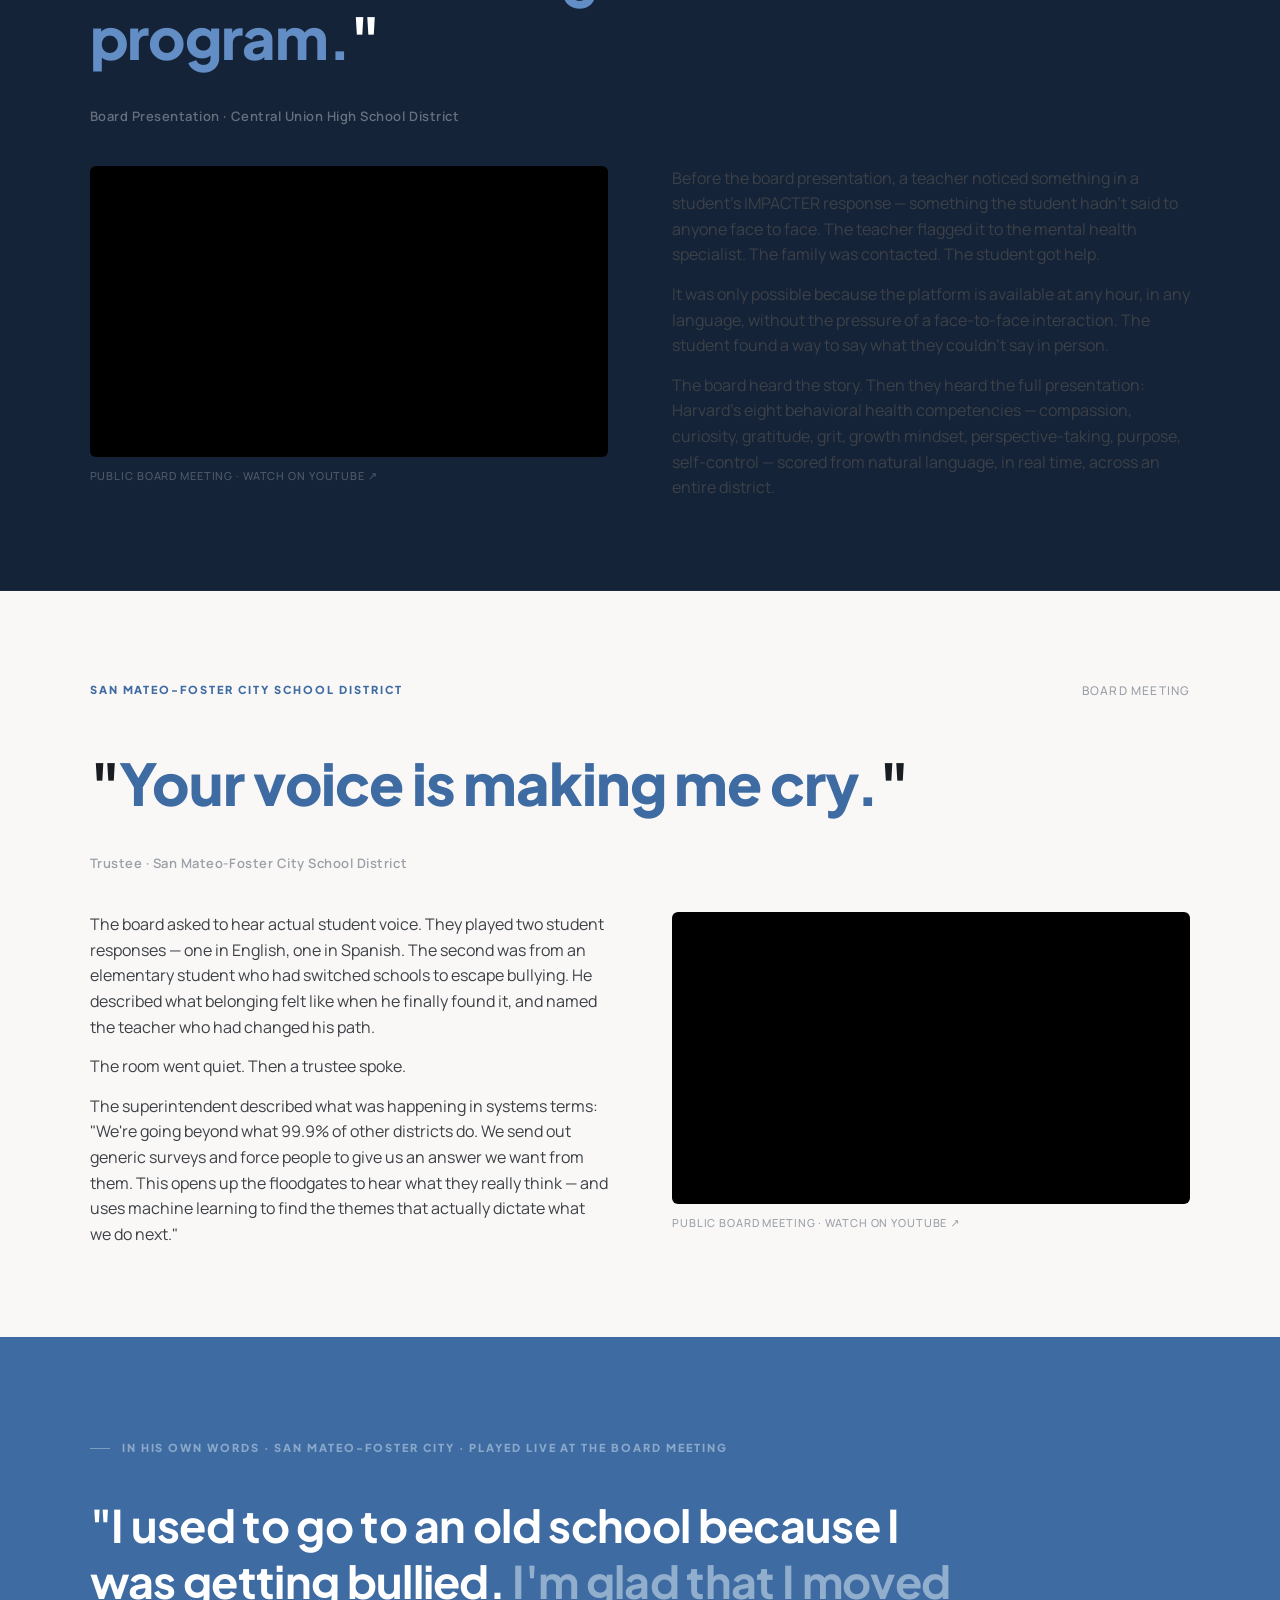
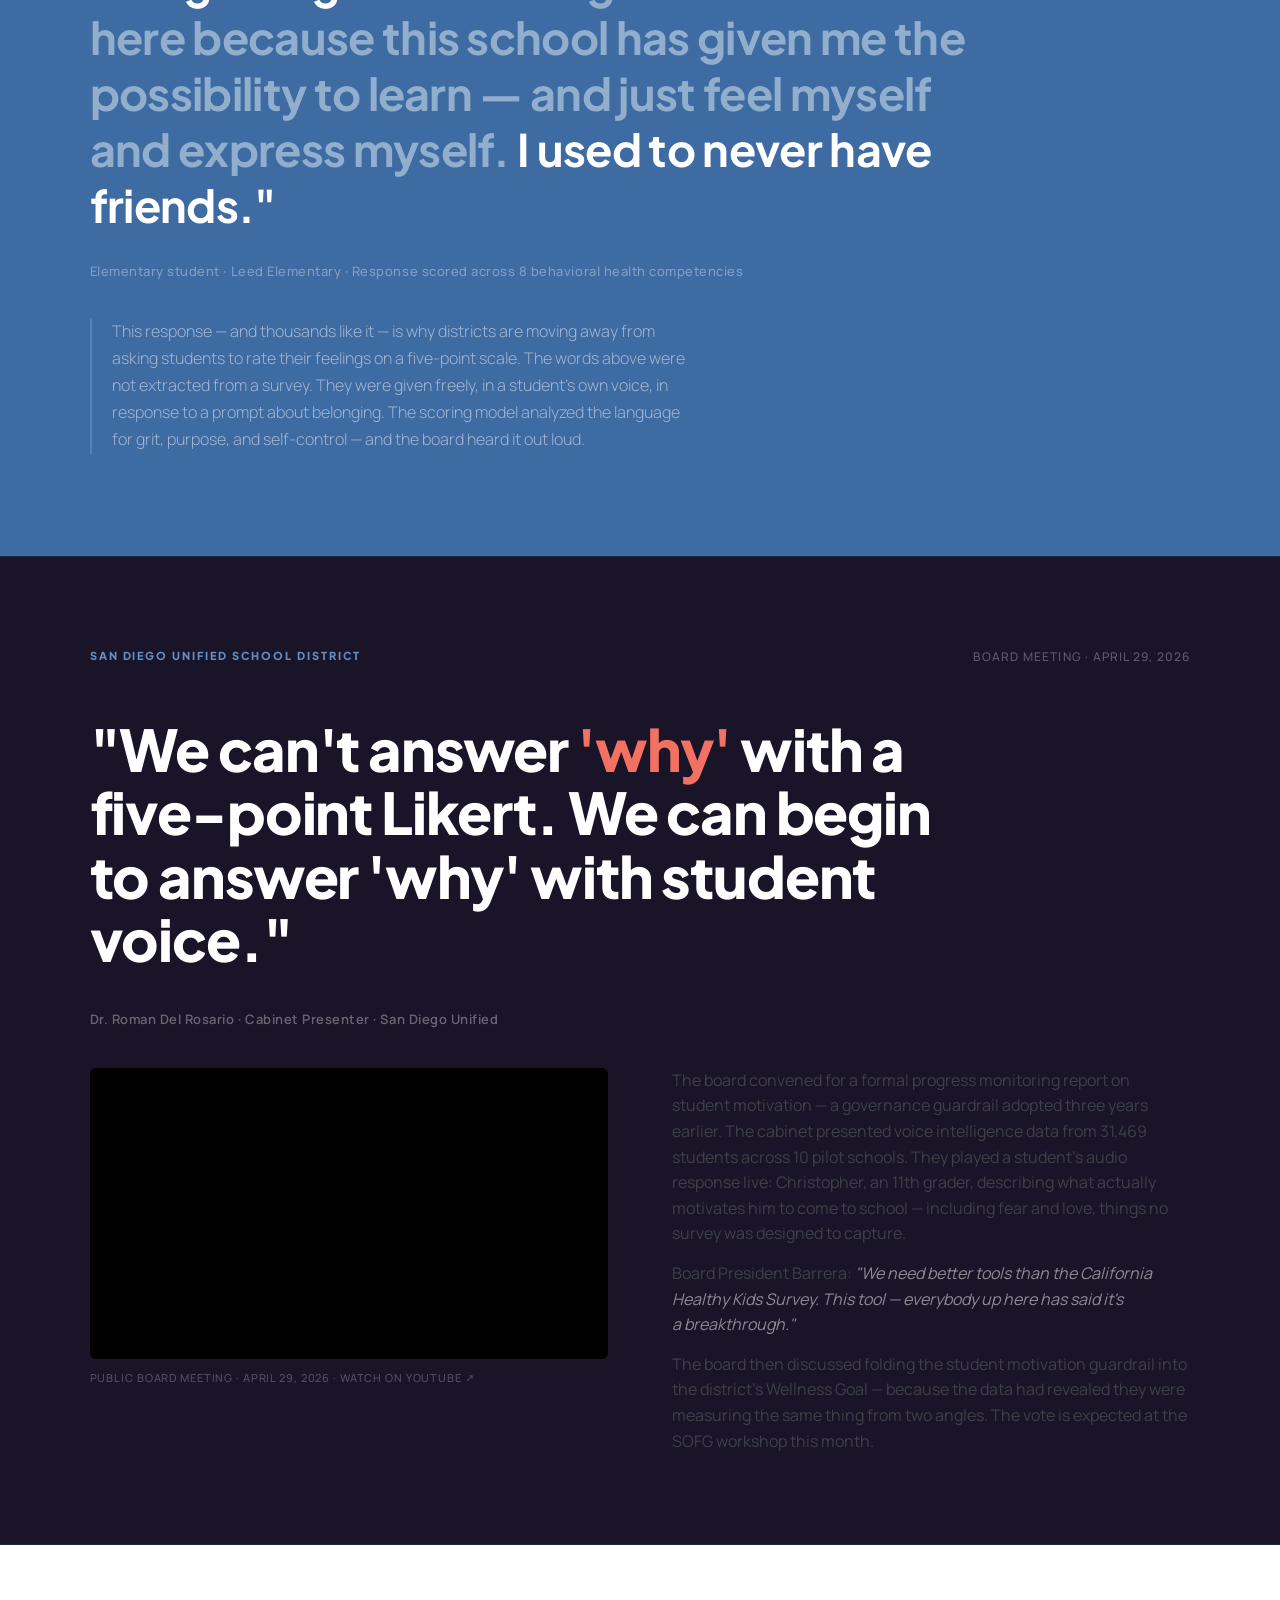
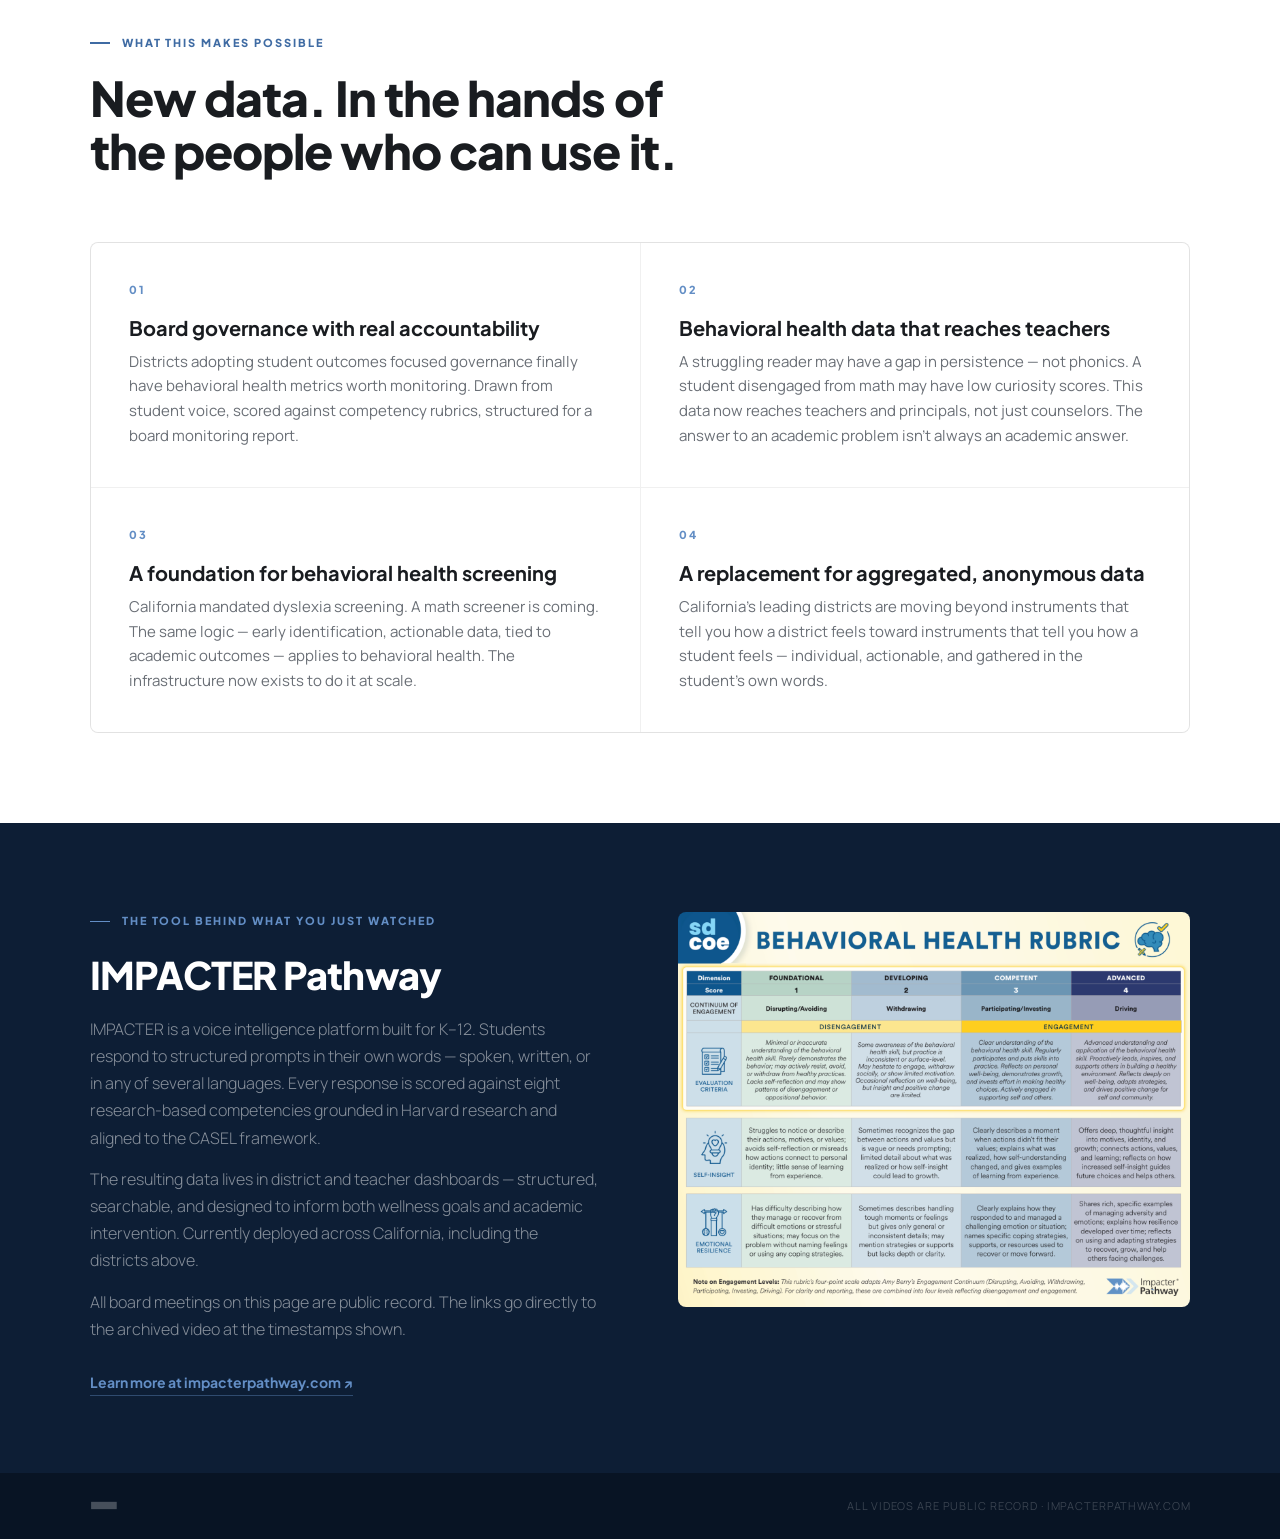
==== commit 01cf2b76: "Redesign policy page — full dark editorial, large quotes, color-blocked chapters, student voice spot" ====
--- a/policy/index.html
+++ b/policy/index.html
@@ -4,732 +4,620 @@
 <meta charset="UTF-8">
 <meta name="viewport" content="width=device-width, initial-scale=1.0">
 <title>What Districts Are Discovering — IMPACTER Pathway</title>
-<meta name="description" content="Behavioral health data can now be drawn from student voice. School boards across California are presenting it, acting on it, and holding themselves accountable to it.">
+<meta name="description" content="Behavioral health data can be drawn from student voice. California boards are presenting it, acting on it, and changing how they govern because of it.">
 <link rel="stylesheet" href="../bh/colors_and_type.css">
 <style>
 *, *::before, *::after { box-sizing: border-box; margin: 0; padding: 0; }
 html { scroll-behavior: smooth; }
-
-/* ── LAYOUT SCAFFOLDING ── */
-body { background: #FAFAF9; }
-
-.masthead {
-  padding: 28px var(--gutter) 0;
-  max-width: var(--max-page);
-  margin: 0 auto;
-  display: flex;
-  align-items: center;
-  justify-content: space-between;
-}
-.masthead img { height: 22px; }
-.masthead-date {
+body { background: #0d1e35; overflow-x: hidden; }
+
+/* ─── MASTHEAD ─── */
+.mast {
+  position: fixed; top: 0; left: 0; right: 0; z-index: 100;
+  padding: 16px clamp(20px, 5vw, 60px);
+  display: flex; align-items: center; justify-content: space-between;
+  background: rgba(13,30,53,0.85);
+  backdrop-filter: blur(16px); -webkit-backdrop-filter: blur(16px);
+  border-bottom: 1px solid rgba(255,255,255,0.06);
+}
+.mast img { height: 20px; filter: brightness(0) invert(1); opacity: 0.8; }
+.mast-tag {
+  font-family: var(--font-body); font-size: 11px; font-weight: 600;
+  letter-spacing: 0.14em; text-transform: uppercase;
+  color: rgba(255,255,255,0.35);
+}
+
+/* ─── OPENING — full viewport, dark ─── */
+.open {
+  min-height: 100svh;
+  display: flex; flex-direction: column; justify-content: flex-end;
+  padding: 100px clamp(24px, 7vw, 120px) clamp(60px, 8vw, 100px);
+  background: #0d1e35;
+  position: relative; overflow: hidden;
+}
+.open-bg {
+  position: absolute; inset: 0;
+  background: radial-gradient(ellipse 80% 60% at 70% 40%, rgba(99,142,197,0.12) 0%, transparent 70%);
+  pointer-events: none;
+}
+.open-kicker {
+  font-family: var(--font-body); font-size: 12px; font-weight: 600;
+  letter-spacing: 0.16em; text-transform: uppercase;
+  color: var(--color-primary); margin-bottom: 32px;
+  display: flex; align-items: center; gap: 14px;
+}
+.open-kicker::before { content:''; width:28px; height:1px; background:var(--color-primary); }
+.open h1 {
+  font-family: var(--font-display);
+  font-size: clamp(48px, 8vw, 120px);
+  font-weight: 800; line-height: 0.95;
+  letter-spacing: -0.03em;
+  color: #fff;
+  max-width: 16ch;
+  margin-bottom: 40px;
+}
+.open h1 em { font-style: normal; color: var(--color-primary); }
+.open-sub {
   font-family: var(--font-body);
-  font-size: 12px;
-  font-weight: 500;
-  letter-spacing: 0.12em;
-  text-transform: uppercase;
-  color: var(--fg-4);
-}
-
-/* ── PROSE CONTAINER (narrow editorial column) ── */
-.prose {
-  max-width: 680px;
-  margin: 0 auto;
-  padding: 0 var(--gutter);
-}
-
-/* ── WIDE CONTAINER (videos, pull quotes) ── */
-.wide {
-  max-width: 960px;
-  margin: 0 auto;
-  padding: 0 var(--gutter);
-}
-
-/* ── OPENING ── */
-.opening {
-  padding: 72px var(--gutter) 0;
-  max-width: 680px;
-  margin: 0 auto;
-}
-.opening-kicker {
-  font-family: var(--font-display);
-  font-size: 11px;
-  font-weight: 900;
-  letter-spacing: 0.18em;
-  text-transform: uppercase;
-  color: var(--color-primary);
-  margin-bottom: 28px;
-  display: flex;
-  align-items: center;
-  gap: 12px;
-}
-.opening-kicker::before {
-  content: '';
-  width: 32px;
-  height: 1.5px;
-  background: var(--color-primary);
-  flex-shrink: 0;
-}
-.opening h1 {
-  font-family: var(--font-display);
-  font-size: clamp(36px, 5vw, 60px);
-  font-weight: 800;
-  line-height: 1.08;
-  letter-spacing: -0.025em;
-  color: var(--fg-1);
-  text-wrap: balance;
-  margin-bottom: 32px;
-}
-.opening h1 em {
-  font-style: normal;
-  color: var(--color-primary);
-}
-.lede {
-  font-family: var(--font-body);
-  font-size: clamp(17px, 2vw, 20px);
-  line-height: 1.65;
-  font-weight: 300;
-  color: var(--fg-2);
-  border-left: 3px solid var(--color-primary-deep);
-  padding-left: 20px;
-}
-
-/* ── RULE ── */
-.rule {
-  border: none;
-  border-top: 1px solid rgba(25,28,32,0.10);
-  margin: 64px auto;
-  max-width: 680px;
-  padding: 0 var(--gutter);
-}
-/* scoped rule inside prose section */
-.chapter-rule {
-  border: none;
-  border-top: 1px solid rgba(25,28,32,0.10);
-  margin: 56px 0 48px;
-}
-
-/* ── CHAPTER ── */
-.chapter { padding: 0 0 72px; }
-
-.chapter-eyebrow {
-  max-width: 680px;
-  margin: 0 auto 20px;
-  padding: 0 var(--gutter);
-  font-family: var(--font-display);
-  font-size: 11px;
-  font-weight: 900;
-  letter-spacing: 0.18em;
-  text-transform: uppercase;
-  color: var(--fg-3);
-  display: flex;
-  align-items: center;
-  gap: 12px;
-  flex-wrap: wrap;
-}
-.chapter-eyebrow .dist {
-  color: var(--fg-1);
-}
-.chapter-eyebrow .dot {
-  width: 3px;
-  height: 3px;
-  border-radius: 50%;
-  background: var(--fg-4);
-  display: inline-block;
-  flex-shrink: 0;
-}
-
-.chapter-context {
-  max-width: 680px;
-  margin: 0 auto 32px;
-  padding: 0 var(--gutter);
-}
-.chapter-context p {
-  font-family: var(--font-body);
-  font-size: 17px;
-  line-height: 1.7;
-  color: var(--fg-2);
-}
-.chapter-context p + p { margin-top: 14px; }
-
-/* ── VIDEO EMBED ── */
-.video-wrap {
-  max-width: 960px;
-  margin: 0 auto 36px;
-  padding: 0 var(--gutter);
-}
-.video-frame {
-  position: relative;
-  padding-bottom: 56.25%;
-  height: 0;
-  overflow: hidden;
-  border-radius: 6px;
-  background: #0f0f0f;
-}
-.video-frame iframe {
-  position: absolute;
-  top: 0; left: 0;
-  width: 100%; height: 100%;
-  border: none;
-}
-.video-caption {
-  margin-top: 10px;
-  font-family: var(--font-body);
-  font-size: 12px;
-  color: var(--fg-4);
-  font-weight: 500;
-  display: flex;
-  align-items: center;
-  gap: 6px;
-}
-.video-caption a {
-  color: var(--fg-4);
-  text-decoration: none;
-  border-bottom: 1px solid rgba(25,28,32,0.15);
-  transition: color 140ms;
-}
-.video-caption a:hover { color: var(--color-primary); border-color: var(--color-primary); text-decoration: none; }
-
-/* ── PULL QUOTE ── */
-.pull-quote {
-  max-width: 680px;
-  margin: 0 auto 12px;
-  padding: 0 var(--gutter);
-}
-.pull-quote blockquote {
-  border-left: 3px solid var(--color-primary);
-  padding: 4px 0 4px 24px;
-  margin: 0;
-}
-.pull-quote blockquote p {
-  font-family: var(--font-display);
-  font-size: clamp(20px, 2.5vw, 27px);
-  font-weight: 600;
-  line-height: 1.35;
-  color: var(--fg-1);
-  font-style: italic;
-  letter-spacing: -0.01em;
-}
-.pull-quote .attribution {
-  margin-top: 14px;
-  font-family: var(--font-body);
-  font-size: 13px;
-  font-weight: 600;
-  color: var(--fg-3);
-  letter-spacing: 0.02em;
-  padding-left: 27px;
-}
-.pull-quote .attribution strong {
-  color: var(--fg-1);
-  font-weight: 700;
-}
-
-/* ── SECOND QUOTE (smaller, inline) ── */
-.inline-quote {
-  max-width: 680px;
-  margin: 28px auto 0;
-  padding: 0 var(--gutter);
-  font-family: var(--font-body);
-  font-size: 15px;
-  font-style: italic;
-  color: var(--fg-3);
-  line-height: 1.6;
-  padding-left: calc(var(--gutter) + 27px);
-  border-left: none;
-  position: relative;
-}
-
-/* ── WHAT BECOMES POSSIBLE ── */
-.possible-section {
-  background: var(--surface-inverse);
-  padding: 80px var(--gutter);
-  margin: 0;
-}
-.possible-inner {
-  max-width: 680px;
-  margin: 0 auto;
-}
-.possible-section .eyebrow-label {
-  font-family: var(--font-display);
-  font-size: 11px;
-  font-weight: 900;
-  letter-spacing: 0.18em;
-  text-transform: uppercase;
-  color: rgba(214,231,241,0.5);
-  display: flex;
-  align-items: center;
-  gap: 12px;
-  margin-bottom: 32px;
-}
-.possible-section .eyebrow-label::before {
-  content: '';
-  width: 24px;
-  height: 1.5px;
-  background: rgba(214,231,241,0.4);
-  flex-shrink: 0;
-}
-.possible-section h2 {
-  font-family: var(--font-display);
-  font-size: clamp(28px, 3.5vw, 42px);
-  font-weight: 800;
-  line-height: 1.1;
-  letter-spacing: -0.02em;
-  color: #fff;
-  margin-bottom: 44px;
-  text-wrap: balance;
-}
-.possible-list {
-  list-style: none;
-  display: flex;
-  flex-direction: column;
-  gap: 0;
-}
-.possible-list li {
-  padding: 24px 0;
-  border-top: 1px solid rgba(255,255,255,0.1);
-  display: grid;
-  grid-template-columns: 28px 1fr;
-  gap: 16px;
-  align-items: start;
-}
-.possible-list li:last-child {
-  border-bottom: 1px solid rgba(255,255,255,0.1);
-}
-.possible-num {
-  font-family: var(--font-display);
-  font-size: 12px;
-  font-weight: 900;
-  color: var(--color-primary);
-  padding-top: 3px;
-}
-.possible-text strong {
-  display: block;
-  font-family: var(--font-display);
-  font-size: 17px;
-  font-weight: 700;
-  color: #fff;
-  margin-bottom: 5px;
-}
-.possible-text span {
-  font-family: var(--font-body);
-  font-size: 15px;
-  color: rgba(255,255,255,0.6);
-  line-height: 1.55;
-}
-
-/* ── DATA CALLOUT ── */
-.data-strip {
-  padding: 60px var(--gutter);
-  background: var(--surface-blue-low);
-}
-.data-strip-inner {
-  max-width: 680px;
-  margin: 0 auto;
+  font-size: clamp(16px, 1.8vw, 20px);
+  line-height: 1.6; font-weight: 300;
+  color: rgba(255,255,255,0.55);
+  max-width: 52ch;
+}
+.scroll-hint {
+  position: absolute; bottom: 36px; left: clamp(24px, 7vw, 120px);
+  font-family: var(--font-body); font-size: 11px; font-weight: 600;
+  letter-spacing: 0.14em; text-transform: uppercase;
+  color: rgba(255,255,255,0.2);
+  display: flex; align-items: center; gap: 8px;
+}
+.scroll-hint::after { content:'↓'; font-size:13px; }
+
+/* ─── NUMBERS STRIP ─── */
+.nums {
+  background: #fff;
+  padding: clamp(48px, 6vw, 80px) clamp(24px, 7vw, 120px);
   display: grid;
   grid-template-columns: repeat(3, 1fr);
-  gap: 32px;
-}
-.data-item {
-  display: flex;
-  flex-direction: column;
-  gap: 6px;
-}
-.data-num {
-  font-family: var(--font-display);
-  font-size: clamp(28px, 4vw, 44px);
-  font-weight: 800;
-  letter-spacing: -0.025em;
+  gap: 0;
+}
+.num-item {
+  padding: 0 48px 0 0;
+  border-right: 1px solid rgba(0,0,0,0.08);
+  margin-right: 48px;
+}
+.num-item:last-child { border: none; margin: 0; padding: 0; }
+.num-big {
+  font-family: var(--font-display);
+  font-size: clamp(44px, 6vw, 80px);
+  font-weight: 900; line-height: 1;
+  letter-spacing: -0.03em;
   color: var(--color-primary-deep);
-  line-height: 1;
-}
-.data-label {
+}
+.num-label {
+  margin-top: 10px;
+  font-family: var(--font-body); font-size: 15px; line-height: 1.5;
+  font-weight: 400; color: var(--fg-3);
+}
+.num-src {
+  margin-top: 6px;
+  font-family: var(--font-body); font-size: 11px;
+  color: var(--fg-4); font-weight: 500; letter-spacing: 0.04em;
+}
+
+/* ─── THE SHIFT SECTION ─── */
+.shift {
+  background: #fff;
+  padding: 0 clamp(24px, 7vw, 120px) clamp(60px, 7vw, 100px);
+  display: grid;
+  grid-template-columns: 1fr 1fr;
+  gap: clamp(40px, 6vw, 100px);
+  align-items: center;
+  border-top: 1px solid rgba(0,0,0,0.06);
+}
+.shift-text {}
+.shift-eyebrow {
+  font-family: var(--font-display); font-size: 11px; font-weight: 900;
+  letter-spacing: 0.18em; text-transform: uppercase;
+  color: var(--color-primary); margin-bottom: 24px;
+  display: flex; align-items: center; gap: 12px;
+}
+.shift-eyebrow::before { content:''; width:20px; height:1.5px; background:var(--color-primary); }
+.shift h2 {
+  font-family: var(--font-display);
+  font-size: clamp(26px, 3.5vw, 44px);
+  font-weight: 800; line-height: 1.12;
+  letter-spacing: -0.02em; color: var(--fg-1);
+  margin-bottom: 20px;
+}
+.shift p {
   font-family: var(--font-body);
-  font-size: 13px;
-  color: var(--fg-3);
-  font-weight: 500;
-  line-height: 1.4;
-}
-.data-src {
+  font-size: 17px; line-height: 1.7;
+  color: var(--fg-2); font-weight: 300;
+}
+.shift p + p { margin-top: 14px; }
+.shift-img {
+  border-radius: 8px; overflow: hidden;
+  background: var(--surface-container-low);
+  display: flex; align-items: center; justify-content: center;
+  aspect-ratio: 4/3;
+}
+.shift-img img { width: 100%; height: 100%; object-fit: cover; display: block; }
+
+/* ─── CHAPTER ─── */
+.chapter {
+  padding: clamp(60px, 7vw, 100px) clamp(24px, 7vw, 120px);
+  position: relative;
+}
+.chapter.dark { background: #0d1e35; }
+.chapter.mid { background: #142338; }
+.chapter.light { background: #f9f8f6; }
+.chapter.coral-tint { background: #1a1428; }
+
+.ch-header {
+  display: flex; align-items: flex-start;
+  justify-content: space-between;
+  flex-wrap: wrap; gap: 16px;
+  margin-bottom: clamp(32px, 4vw, 56px);
+}
+.ch-district {
+  font-family: var(--font-display); font-size: 11px; font-weight: 900;
+  letter-spacing: 0.18em; text-transform: uppercase;
+}
+.dark .ch-district, .mid .ch-district, .coral-tint .ch-district { color: var(--color-primary); }
+.light .ch-district { color: var(--color-primary-deep); }
+
+.ch-date {
+  font-family: var(--font-body); font-size: 12px; font-weight: 500;
+  letter-spacing: 0.10em; text-transform: uppercase;
+}
+.dark .ch-date, .mid .ch-date, .coral-tint .ch-date { color: rgba(255,255,255,0.3); }
+.light .ch-date { color: var(--fg-4); }
+
+/* The big quote */
+.ch-quote {
+  font-family: var(--font-display);
+  font-size: clamp(28px, 4.5vw, 60px);
+  font-weight: 800; line-height: 1.1;
+  letter-spacing: -0.02em;
+  max-width: 22ch;
+  margin-bottom: clamp(24px, 3vw, 44px);
+}
+.dark .ch-quote, .mid .ch-quote, .coral-tint .ch-quote { color: #fff; }
+.light .ch-quote { color: var(--fg-1); }
+
+.ch-quote em {
+  font-style: normal;
+}
+.dark .ch-quote em, .mid .ch-quote em { color: var(--color-primary); }
+.light .ch-quote em { color: var(--color-primary-deep); }
+.coral-tint .ch-quote em { color: var(--color-coral); }
+
+.ch-attribution {
+  font-family: var(--font-body); font-size: 13px; font-weight: 600;
+  letter-spacing: 0.04em;
+  margin-bottom: clamp(28px, 3vw, 48px);
+}
+.dark .ch-attribution, .mid .ch-attribution, .coral-tint .ch-attribution { color: rgba(255,255,255,0.35); }
+.light .ch-attribution { color: var(--fg-4); }
+
+/* Grid: quote side + video side */
+.ch-grid {
+  display: grid;
+  grid-template-columns: 1fr 1fr;
+  gap: clamp(32px, 5vw, 80px);
+  align-items: start;
+}
+.ch-grid.full { grid-template-columns: 1fr; }
+.ch-context {
   font-family: var(--font-body);
-  font-size: 11px;
-  color: var(--fg-4);
-  margin-top: 2px;
-}
-
-/* ── ABOUT / FOOTER ── */
-.about-section {
-  padding: 80px var(--gutter) 96px;
-}
-.about-inner {
-  max-width: 680px;
-  margin: 0 auto;
-}
-.about-inner .eyebrow-label {
-  font-family: var(--font-display);
-  font-size: 11px;
-  font-weight: 900;
-  letter-spacing: 0.18em;
-  text-transform: uppercase;
-  color: var(--fg-4);
-  display: flex;
-  align-items: center;
-  gap: 12px;
+  font-size: 17px; line-height: 1.75;
+  font-weight: 300;
+}
+.dark .ch-context, .mid .ch-context, .coral-tint .ch-context { color: rgba(255,255,255,0.6); }
+.light .ch-context { color: var(--fg-2); }
+.ch-context p + p { margin-top: 14px; }
+
+/* video */
+.ch-video {}
+.video-frame {
+  position: relative; padding-bottom: 56.25%; height: 0; overflow: hidden;
+  border-radius: 6px; background: #000;
+}
+.video-frame iframe {
+  position: absolute; top:0; left:0; width:100%; height:100%; border:none;
+}
+.video-link {
+  margin-top: 10px;
+  font-family: var(--font-body); font-size: 11px; font-weight: 500;
+  letter-spacing: 0.08em; text-transform: uppercase;
+  display: inline-flex; align-items: center; gap: 6px;
+  text-decoration: none; transition: opacity 140ms;
+}
+.dark .video-link, .mid .video-link, .coral-tint .video-link {
+  color: rgba(255,255,255,0.25);
+}
+.dark .video-link:hover, .mid .video-link:hover { color: rgba(255,255,255,0.5); text-decoration: none; }
+.light .video-link { color: var(--fg-4); }
+.light .video-link:hover { color: var(--fg-3); text-decoration: none; }
+
+/* divider between chapters */
+.ch-rule {
+  height: 1px;
+  background: rgba(255,255,255,0.06);
+  margin: 0;
+}
+.ch-rule.light-rule { background: rgba(0,0,0,0.06); }
+
+/* ─── STUDENT VOICE SPOTLIGHT ─── */
+.student-spot {
+  background: var(--color-primary-deep);
+  padding: clamp(60px, 8vw, 110px) clamp(24px, 7vw, 120px);
+}
+.student-eyebrow {
+  font-family: var(--font-display); font-size: 11px; font-weight: 900;
+  letter-spacing: 0.18em; text-transform: uppercase;
+  color: rgba(214,231,241,0.5);
+  display: flex; align-items: center; gap: 12px;
+  margin-bottom: 40px;
+}
+.student-eyebrow::before { content:''; width:20px; height:1px; background:rgba(214,231,241,0.4); }
+.student-words {
+  font-family: var(--font-display);
+  font-size: clamp(22px, 3.5vw, 46px);
+  font-weight: 700; line-height: 1.25;
+  letter-spacing: -0.015em;
+  color: #fff; max-width: 28ch;
   margin-bottom: 28px;
 }
-.about-inner .eyebrow-label::before {
-  content: '';
-  width: 24px;
-  height: 1.5px;
-  background: var(--fg-4);
-  flex-shrink: 0;
-}
-.about-inner h2 {
-  font-family: var(--font-display);
-  font-size: clamp(24px, 3vw, 34px);
-  font-weight: 800;
-  line-height: 1.15;
-  letter-spacing: -0.02em;
-  color: var(--fg-1);
+.student-words span { color: rgba(214,231,241,0.55); }
+.student-meta {
+  font-family: var(--font-body); font-size: 13px; font-weight: 500;
+  color: rgba(255,255,255,0.35); letter-spacing: 0.04em;
+}
+.student-context {
+  margin-top: 36px; max-width: 60ch;
+  font-family: var(--font-body); font-size: 16px; line-height: 1.7;
+  color: rgba(255,255,255,0.5); font-weight: 300;
+  border-left: 2px solid rgba(255,255,255,0.15);
+  padding-left: 20px;
+}
+
+/* ─── POSSIBLE ─── */
+.possible {
+  background: #fff;
+  padding: clamp(60px, 7vw, 100px) clamp(24px, 7vw, 120px);
+}
+.possible-eyebrow {
+  font-family: var(--font-display); font-size: 11px; font-weight: 900;
+  letter-spacing: 0.18em; text-transform: uppercase;
+  color: var(--color-primary-deep);
+  display: flex; align-items: center; gap: 12px;
   margin-bottom: 20px;
-  text-wrap: balance;
-}
-.about-inner p {
+}
+.possible-eyebrow::before { content:''; width:20px; height:1.5px; background:var(--color-primary-deep); }
+.possible h2 {
+  font-family: var(--font-display);
+  font-size: clamp(28px, 4vw, 48px);
+  font-weight: 800; line-height: 1.1;
+  letter-spacing: -0.02em; color: var(--fg-1);
+  max-width: 22ch; margin-bottom: clamp(40px, 5vw, 64px);
+}
+.poss-grid {
+  display: grid;
+  grid-template-columns: repeat(2, 1fr);
+  gap: 1px;
+  background: rgba(0,0,0,0.06);
+  border: 1px solid rgba(0,0,0,0.06);
+  border-radius: 8px;
+  overflow: hidden;
+}
+.poss-item {
+  background: #fff;
+  padding: clamp(28px, 3vw, 44px);
+}
+.poss-num {
+  font-family: var(--font-display);
+  font-size: 11px; font-weight: 900;
+  letter-spacing: 0.18em; text-transform: uppercase;
+  color: var(--color-primary); margin-bottom: 16px;
+}
+.poss-title {
+  font-family: var(--font-display);
+  font-size: clamp(17px, 1.8vw, 20px);
+  font-weight: 700; line-height: 1.25;
+  color: var(--fg-1); margin-bottom: 10px;
+}
+.poss-body {
   font-family: var(--font-body);
-  font-size: 17px;
-  line-height: 1.7;
-  color: var(--fg-2);
-  font-weight: 300;
-  margin-bottom: 16px;
-}
-.about-inner p:last-child { margin-bottom: 0; }
-.contact-link {
-  display: inline-flex;
-  align-items: center;
-  gap: 8px;
-  margin-top: 32px;
-  font-family: var(--font-display);
-  font-size: 15px;
-  font-weight: 700;
-  color: var(--color-primary-deep);
-  text-decoration: none;
-  border-bottom: 1.5px solid var(--color-primary-deep);
+  font-size: 15px; line-height: 1.65;
+  color: var(--fg-3); font-weight: 400;
+}
+
+/* ─── ABOUT / CLOSE ─── */
+.about {
+  background: #0d1e35;
+  padding: clamp(60px, 7vw, 100px) clamp(24px, 7vw, 120px) clamp(48px, 6vw, 80px);
+  display: grid;
+  grid-template-columns: 1fr 1fr;
+  gap: clamp(40px, 6vw, 100px);
+  align-items: start;
+}
+.about-eyebrow {
+  font-family: var(--font-display); font-size: 11px; font-weight: 900;
+  letter-spacing: 0.18em; text-transform: uppercase;
+  color: var(--color-primary); margin-bottom: 24px;
+  display: flex; align-items: center; gap: 12px;
+}
+.about-eyebrow::before { content:''; width:20px; height:1.5px; background:var(--color-primary); }
+.about h2 {
+  font-family: var(--font-display);
+  font-size: clamp(26px, 3vw, 38px);
+  font-weight: 800; line-height: 1.1;
+  letter-spacing: -0.02em; color: #fff;
+  margin-bottom: 20px;
+}
+.about p {
+  font-family: var(--font-body); font-size: 16px; line-height: 1.7;
+  color: rgba(255,255,255,0.5); font-weight: 300;
+}
+.about p + p { margin-top: 14px; }
+.about-link {
+  display: inline-flex; align-items: center; gap: 8px;
+  margin-top: 28px;
+  font-family: var(--font-display); font-size: 14px; font-weight: 700;
+  color: var(--color-primary); text-decoration: none;
+  border-bottom: 1.5px solid rgba(99,142,197,0.4);
   padding-bottom: 2px;
   transition: color 140ms, border-color 140ms;
 }
-.contact-link:hover {
-  color: var(--color-primary);
-  border-color: var(--color-primary);
-  text-decoration: none;
-}
-.site-footer {
-  padding: 28px var(--gutter) 40px;
-  border-top: 1px solid rgba(25,28,32,0.08);
-  max-width: 680px;
-  margin: 0 auto;
-  display: flex;
-  align-items: center;
-  justify-content: space-between;
-  flex-wrap: wrap;
-  gap: 12px;
-}
-.site-footer img { height: 18px; opacity: 0.5; }
-.site-footer span {
-  font-family: var(--font-body);
-  font-size: 12px;
-  color: var(--fg-4);
-}
-
-/* ── RESPONSIVE ── */
-@media (max-width: 600px) {
-  .data-strip-inner {
-    grid-template-columns: 1fr 1fr;
-  }
-  .data-strip-inner .data-item:last-child {
-    grid-column: span 2;
-  }
+.about-link:hover { color: #fff; border-color: rgba(255,255,255,0.4); text-decoration: none; }
+
+.about-img {
+  border-radius: 8px; overflow: hidden;
+  background: rgba(255,255,255,0.04);
+}
+.about-img img { width: 100%; display: block; }
+
+.footer {
+  background: #081424;
+  padding: 24px clamp(24px, 7vw, 120px);
+  display: flex; align-items: center; justify-content: space-between; flex-wrap: wrap; gap: 12px;
+}
+.footer img { height: 16px; opacity: 0.25; filter: brightness(0) invert(1); }
+.footer span {
+  font-family: var(--font-body); font-size: 11px;
+  color: rgba(255,255,255,0.2); letter-spacing: 0.08em; text-transform: uppercase;
+}
+
+/* ─── RESPONSIVE ─── */
+@media (max-width: 768px) {
+  .nums { grid-template-columns: 1fr; gap: 36px; }
+  .num-item { border: none; margin: 0; padding: 0; border-bottom: 1px solid rgba(0,0,0,0.06); padding-bottom: 28px; }
+  .num-item:last-child { border: none; padding: 0; }
+  .shift { grid-template-columns: 1fr; }
+  .shift-img { display: none; }
+  .ch-grid { grid-template-columns: 1fr; }
+  .poss-grid { grid-template-columns: 1fr; }
+  .about { grid-template-columns: 1fr; }
+  .about-img { display: none; }
 }
 </style>
 </head>
 <body>
 
 <!-- MASTHEAD -->
-<header class="masthead">
-  <img src="../bh/images/impacter-pathway-black.svg" alt="IMPACTER Pathway">
-  <span class="masthead-date">April 2026</span>
+<header class="mast">
+  <img src="../bh/images/impacter-pathway-white.svg" alt="IMPACTER Pathway">
+  <span class="mast-tag">April 2026 · California</span>
 </header>
 
-<!-- OPENING -->
-<section class="opening">
-  <div class="opening-kicker">What districts are discovering</div>
-  <h1>Behavioral health data has always been <em>in the room.</em> Now we can hear it.</h1>
-  <p class="lede">
-    For the first time, the behavioral health of a student can be drawn from how they naturally express themselves — in voice, in writing, in their own language. Scored against research-based competencies. Structured enough to act on. Districts across California are already using this data, presenting it to their boards, and holding themselves accountable to what they find.
+<!-- ═══ OPENING ═══ -->
+<section class="open">
+  <div class="open-bg"></div>
+  <div class="open-kicker">What districts are discovering</div>
+  <h1>Behavioral health data has been in the room <em>all along.</em></h1>
+  <p class="open-sub">
+    California school boards are presenting behavioral health findings drawn from student voice — and changing how they govern because of what they hear. These are the board meetings.
   </p>
-</section>
-
-<div style="max-width:680px; margin:0 auto; padding:40px var(--gutter) 0;">
-  <p style="font-family:var(--font-body); font-size:15px; line-height:1.7; color:var(--fg-3);">
-    For decades, the primary instrument for measuring student wellness was a survey with a five-point scale — anonymous, aggregated, useful at the district level but silent about the student in front of you. What follows are four public board meetings where California districts grappled openly with what comes next.
-  </p>
+  <div class="scroll-hint">Four public board meetings</div>
+</section>
+
+<!-- ═══ NUMBERS ═══ -->
+<div class="nums">
+  <div class="num-item">
+    <div class="num-big">31,469</div>
+    <div class="num-label">student responses captured in year one — in their own words</div>
+    <div class="num-src">San Diego Unified · Board Monitoring Report · April 2026</div>
+  </div>
+  <div class="num-item">
+    <div class="num-big">1M+</div>
+    <div class="num-label">words of authentic student speech analyzed for behavioral health competencies</div>
+    <div class="num-src">San Diego Unified · April 2026</div>
+  </div>
+  <div class="num-item">
+    <div class="num-big">127 hrs</div>
+    <div class="num-label">of listening across 10 pilot schools — what a survey never captures</div>
+    <div class="num-src">San Diego Unified · April 2026</div>
+  </div>
 </div>
 
-<!-- DATA STRIP -->
-<div class="data-strip" style="margin-top:56px;">
-  <div class="data-strip-inner">
-    <div class="data-item">
-      <div class="data-num">31,469</div>
-      <div class="data-label">student responses captured in year one</div>
-      <div class="data-src">San Diego Unified, April 2026</div>
-    </div>
-    <div class="data-item">
-      <div class="data-num">1M+</div>
-      <div class="data-label">words of authentic student speech analyzed</div>
-      <div class="data-src">SDUSD Board Monitoring Report</div>
-    </div>
-    <div class="data-item">
-      <div class="data-num">127 hrs</div>
-      <div class="data-label">of student voice gathered across 10 pilot schools</div>
-      <div class="data-src">SDUSD Board Monitoring Report</div>
-    </div>
+<!-- ═══ THE SHIFT ═══ -->
+<div class="shift">
+  <div class="shift-text">
+    <div class="shift-eyebrow">The shift</div>
+    <h2>A Likert scale tells you what students are willing to say. Voice tells you what they actually mean.</h2>
+    <p>For decades, the primary instrument for understanding student wellbeing was a rating scale — anonymous, aggregated, useful at the district level but silent about the student in front of you.</p>
+    <p>Something changed. Voice intelligence can now score student speech against research-based behavioral health competencies — purpose, grit, curiosity, self-control, belonging. Structured enough to act on. Individual enough to matter.</p>
+    <p>The following four board meetings document what happens when districts start using it.</p>
+  </div>
+  <div class="shift-img">
+    <img src="../bh/images/likert-anim.gif" alt="Likert scale limitation" loading="lazy">
   </div>
 </div>
 
-<!-- ═══════════════════════════════════════════
-     CHAPTER 1 — SDUSD Governance Workshop
-     ═══════════════════════════════════════════ -->
-<div style="max-width:680px; margin:72px auto 0; padding:0 var(--gutter);">
-  <div style="border-top:1px solid rgba(25,28,32,0.10);"></div>
-</div>
-
-<div class="chapter" style="margin-top:48px;">
-
-  <div class="chapter-eyebrow">
-    <span class="dist">San Diego Unified</span>
-    <span class="dot"></span>
-    <span>Governance Workshop</span>
-    <span class="dot"></span>
-    <span>2025</span>
-  </div>
-
-  <div class="chapter-context">
-    <p>Superintendent Lamont Jackson came out of a meeting with the IMPACTER team and went straight to a colleague's office. The meeting was part of SDUSD's work to build a district wellness goal — and the question on the table was whether any tool could actually measure it.</p>
-    <p>In this governance workshop, Superintendent Jackson described what she saw — and why it was different from everything else they'd looked at.</p>
-  </div>
-
-  <div class="video-wrap">
-    <div class="video-frame">
-      <iframe src="https://www.youtube-nocookie.com/embed/ErE6NDFtIww?start=1494&rel=0&modestbranding=1" title="SDUSD Governance Workshop — Superintendent Lamont Jackson" allowfullscreen loading="lazy"></iframe>
-    </div>
-    <div class="video-caption">
-      Public board meeting · San Diego Unified ·
-      <a href="https://www.youtube.com/live/ErE6NDFtIww?t=1494" target="_blank" rel="noopener">Watch on YouTube ↗</a>
-    </div>
-  </div>
-
-  <div class="pull-quote">
-    <blockquote>
-      <p>"I left really jazzed. I came straight into your office and said: I can't wait till you see this. I think this is a really important opportunity to completely transform how we think about counseling — in service of social emotional wellness, but also academics."</p>
-    </blockquote>
-    <div class="attribution"><strong>Superintendent Lamont Jackson</strong> · San Diego Unified School District</div>
-  </div>
-
-</div>
-
-<!-- ═══════════════════════════════════════════
-     CHAPTER 2 — Central Union High School District
-     ═══════════════════════════════════════════ -->
-<div style="max-width:680px; margin:0 auto; padding:0 var(--gutter);">
-  <div style="border-top:1px solid rgba(25,28,32,0.10);"></div>
-</div>
-
-<div class="chapter" style="margin-top:48px;">
-
-  <div class="chapter-eyebrow">
-    <span class="dist">Central Union High School District</span>
-    <span class="dot"></span>
-    <span>Imperial Valley</span>
-    <span class="dot"></span>
-    <span>Board Presentation</span>
-  </div>
-
-  <div class="chapter-context">
-    <p>Before the board presentation, a teacher flagged something to the mental health specialist. A student had revealed, through their IMPACTER response, something they hadn't said to anyone in person. The family was contacted. What the board heard next was that this wasn't a one-off — it was what becomes possible when students have a way to express themselves outside of a face-to-face interaction, at any hour.</p>
-  </div>
-
-  <div class="video-wrap">
-    <div class="video-frame">
-      <iframe src="https://www.youtube-nocookie.com/embed/V9Qwb_TAio4?start=13005&rel=0&modestbranding=1" title="Central Union High School District Board Presentation" allowfullscreen loading="lazy"></iframe>
-    </div>
-    <div class="video-caption">
-      Public board meeting · Central Union High School District ·
-      <a href="https://www.youtube.com/live/V9Qwb_TAio4?t=13005s" target="_blank" rel="noopener">Watch on YouTube ↗</a>
-    </div>
-  </div>
-
-  <div class="pull-quote">
-    <blockquote>
-      <p>"It was only because the student was able to express themselves through this program. Not in person — because this is available 24 hours a day, 7 days a week, whenever they want. We were able to involve a lot of people and help the family."</p>
-    </blockquote>
-    <div class="attribution"><strong>Board Presentation</strong> · Central Union High School District</div>
-  </div>
-
-</div>
-
-<!-- ═══════════════════════════════════════════
-     CHAPTER 3 — San Mateo-Foster City
-     ═══════════════════════════════════════════ -->
-<div style="max-width:680px; margin:0 auto; padding:0 var(--gutter);">
-  <div style="border-top:1px solid rgba(25,28,32,0.10);"></div>
-</div>
-
-<div class="chapter" style="margin-top:48px;">
-
-  <div class="chapter-eyebrow">
-    <span class="dist">San Mateo-Foster City School District</span>
-    <span class="dot"></span>
-    <span>Board Meeting</span>
-  </div>
-
-  <div class="chapter-context">
-    <p>The board asked to hear actual student voice. A student — a Spanish-speaking elementary student who had changed schools to escape bullying — described what belonging felt like, and named a teacher who had changed his path. The room went quiet. Then a trustee spoke.</p>
-  </div>
-
-  <div class="video-wrap">
-    <div class="video-frame">
-      <iframe src="https://www.youtube-nocookie.com/embed/lY_P4MK9Tqk?start=9406&rel=0&modestbranding=1" title="San Mateo-Foster City School District Board Meeting" allowfullscreen loading="lazy"></iframe>
-    </div>
-    <div class="video-caption">
-      Public board meeting · San Mateo-Foster City School District ·
-      <a href="https://www.youtube.com/watch?t=9406&v=lY_P4MK9Tqk" target="_blank" rel="noopener">Watch on YouTube ↗</a>
-    </div>
-  </div>
-
-  <div class="pull-quote">
-    <blockquote>
-      <p>"Your voice is making me cry."</p>
-    </blockquote>
-    <div class="attribution"><strong>Trustee</strong> · San Mateo-Foster City School District</div>
-  </div>
-
-  <div style="max-width:680px; margin:20px auto 0; padding:0 var(--gutter);">
-    <p style="font-family:var(--font-body); font-size:15px; line-height:1.7; color:var(--fg-3); font-style:italic;">
-      "We're going beyond what 99.9% of other school districts do — we're opening up the floodgates to hear what students really think, and using machine learning to find the themes that can actually dictate what we do next."
-    </p>
-    <p style="font-family:var(--font-body); font-size:12px; color:var(--fg-4); margin-top:8px; font-style:normal;">— Superintendent, San Mateo-Foster City School District</p>
-  </div>
-
-</div>
-
-<!-- ═══════════════════════════════════════════
-     CHAPTER 4 — SDUSD April 29 Board Meeting
-     ═══════════════════════════════════════════ -->
-<div style="max-width:680px; margin:0 auto; padding:0 var(--gutter);">
-  <div style="border-top:1px solid rgba(25,28,32,0.10);"></div>
-</div>
-
-<div class="chapter" style="margin-top:48px;">
-
-  <div class="chapter-eyebrow">
-    <span class="dist">San Diego Unified</span>
-    <span class="dot"></span>
-    <span>Board Meeting</span>
-    <span class="dot"></span>
-    <span>April 29, 2026</span>
-  </div>
-
-  <div class="chapter-context">
-    <p>San Diego Unified's board convened for a formal progress monitoring report on student motivation — a governance guardrail the board had adopted three years earlier. The cabinet presented voice intelligence data from 31,469 students across 10 schools. They played a student's audio response live. Then they made a proposal: that the motivation guardrail be folded into the district's wellness goal — because the data had revealed that the two were the same thing.</p>
-    <p>Board President Barrera: <em>"We need better tools than the California Healthy Kids Survey. This tool that you're demonstrating — everybody up here has said it's a breakthrough."</em></p>
-  </div>
-
-  <div class="video-wrap">
-    <div class="video-frame">
-      <iframe src="https://www.youtube-nocookie.com/embed/NUoew6sMy6w?start=4452&rel=0&modestbranding=1" title="San Diego Unified Board Meeting — April 29, 2026" allowfullscreen loading="lazy"></iframe>
-    </div>
-    <div class="video-caption">
-      Public board meeting · San Diego Unified · April 29, 2026 ·
-      <a href="https://www.youtube.com/live/NUoew6sMy6w?t=4452s" target="_blank" rel="noopener">Watch on YouTube ↗</a>
-    </div>
-  </div>
-
-  <div class="pull-quote">
-    <blockquote>
-      <p>"We can't answer 'why' with a five-point Likert. We can begin to answer 'why' with student voice. That is the direction this work is going."</p>
-    </blockquote>
-    <div class="attribution"><strong>Dr. Roman Del Rosario</strong> · Cabinet Presenter, San Diego Unified School District</div>
-  </div>
-
-  <div style="max-width:680px; margin:20px auto 0; padding:0 var(--gutter);">
-    <p style="font-family:var(--font-body); font-size:15px; line-height:1.7; color:var(--fg-3); font-style:italic;">
-      "We asked him to talk, and in talking, he told us things our survey instrument was not designed to capture — including the harder, more complicated truth that some of his motivation comes from fear and love. There's no analytics that turns one student into a system, but Christopher tells us something important about what the system needs to be able to hear."
-    </p>
-    <p style="font-family:var(--font-body); font-size:12px; color:var(--fg-4); margin-top:8px; font-style:normal;">— Dr. Roman Del Rosario · San Diego Unified, April 29, 2026</p>
-  </div>
-
-</div>
-
-<!-- WHAT BECOMES POSSIBLE -->
-<section class="possible-section">
-  <div class="possible-inner">
-    <div class="eyebrow-label">What this makes possible</div>
-    <h2>A new layer of student data — in the hands of teachers, principals, and boards.</h2>
-    <ul class="possible-list">
-      <li>
-        <div class="possible-num">01</div>
-        <div class="possible-text">
-          <strong>Board-level accountability with real data</strong>
-          <span>Boards adopting student outcomes focused governance frameworks finally have behavioral health metrics worth monitoring — drawn from student voice, scored against competency rubrics, structured for governance reporting.</span>
-        </div>
-      </li>
-      <li>
-        <div class="possible-num">02</div>
-        <div class="possible-text">
-          <strong>Behavioral health data that informs academic intervention</strong>
-          <span>A student struggling with reading may have a gap in persistence — not phonics. A student disengaged from math may have low curiosity scores. This data now reaches teachers and principals, not just counselors.</span>
-        </div>
-      </li>
-      <li>
-        <div class="possible-num">03</div>
-        <div class="possible-text">
-          <strong>A replacement for aggregated, anonymous surveys</strong>
-          <span>California's leading districts are moving beyond instruments that tell you how a district feels to instruments that tell you how a student feels — actionable, individual, and gathered in the student's own words.</span>
-        </div>
-      </li>
-      <li>
-        <div class="possible-num">04</div>
-        <div class="possible-text">
-          <strong>A foundation for behavioral health screening</strong>
-          <span>California mandated dyslexia screening. A math screener is coming. The same logic — early identification, actionable data, tied to academic outcomes — applies to behavioral health. The infrastructure now exists to do it.</span>
-        </div>
-      </li>
-    </ul>
-  </div>
-</section>
-
-<!-- ABOUT IMPACTER -->
-<section class="about-section">
-  <div class="about-inner">
-    <div class="eyebrow-label">The tool behind what you just watched</div>
+<!-- ═══ CHAPTER 1 — SDUSD Governance ═══ -->
+<section class="chapter dark">
+  <div class="ch-header">
+    <span class="ch-district">San Diego Unified School District</span>
+    <span class="ch-date">Governance Workshop · 2025</span>
+  </div>
+
+  <div class="ch-quote">"I left really jazzed. I came straight into your office and said: <em>I can't wait till you see this.</em>"</div>
+  <div class="ch-attribution">Superintendent Lamont Jackson · San Diego Unified</div>
+
+  <div class="ch-grid">
+    <div class="ch-context">
+      <p>San Diego Unified was building a district wellness goal — and the question before the board was whether any tool could actually measure what they cared about. Not test scores. Not attendance. How students see themselves, and whether they feel they belong.</p>
+      <p>Superintendent Jackson came out of a meeting with IMPACTER and went straight to a colleague's office. She described what she saw: a measurement tool built for how students actually think — with the ease of something they'd already use. Modern. Quick. Built around curiosity and purpose, not checkboxes.</p>
+      <p>Her team's language shifted from "measuring wellness" to "transforming how we think about counseling — in service of social emotional wellness, but also academics."</p>
+    </div>
+    <div class="ch-video">
+      <div class="video-frame">
+        <iframe src="https://www.youtube-nocookie.com/embed/ErE6NDFtIww?start=1494&rel=0&modestbranding=1" title="SDUSD Governance Workshop" allowfullscreen loading="lazy"></iframe>
+      </div>
+      <a class="video-link" href="https://www.youtube.com/live/ErE6NDFtIww?t=1494" target="_blank" rel="noopener">Public board meeting · Watch on YouTube ↗</a>
+    </div>
+  </div>
+</section>
+<div class="ch-rule"></div>
+
+<!-- ═══ CHAPTER 2 — Central Union ═══ -->
+<section class="chapter mid">
+  <div class="ch-header">
+    <span class="ch-district">Central Union High School District</span>
+    <span class="ch-date">Imperial Valley · Board Presentation</span>
+  </div>
+
+  <div class="ch-quote">"It was only because the student was able to express themselves <em>through this program.</em>"</div>
+  <div class="ch-attribution">Board Presentation · Central Union High School District</div>
+
+  <div class="ch-grid">
+    <div class="ch-video">
+      <div class="video-frame">
+        <iframe src="https://www.youtube-nocookie.com/embed/V9Qwb_TAio4?start=13005&rel=0&modestbranding=1" title="Central Union HISD Board Presentation" allowfullscreen loading="lazy"></iframe>
+      </div>
+      <a class="video-link" href="https://www.youtube.com/live/V9Qwb_TAio4?t=13005s" target="_blank" rel="noopener">Public board meeting · Watch on YouTube ↗</a>
+    </div>
+    <div class="ch-context">
+      <p>Before the board presentation, a teacher noticed something in a student's IMPACTER response — something the student hadn't said to anyone face to face. The teacher flagged it to the mental health specialist. The family was contacted. The student got help.</p>
+      <p>It was only possible because the platform is available at any hour, in any language, without the pressure of a face-to-face interaction. The student found a way to say what they couldn't say in person.</p>
+      <p>The board heard the story. Then they heard the full presentation: Harvard's eight behavioral health competencies — compassion, curiosity, gratitude, grit, growth mindset, perspective-taking, purpose, self-control — scored from natural language, in real time, across an entire district.</p>
+    </div>
+  </div>
+</section>
+<div class="ch-rule"></div>
+
+<!-- ═══ CHAPTER 3 — San Mateo ═══ -->
+<section class="chapter light">
+  <div class="ch-header">
+    <span class="ch-district">San Mateo-Foster City School District</span>
+    <span class="ch-date">Board Meeting</span>
+  </div>
+
+  <div class="ch-quote">"<em>Your voice is making me cry.</em>"</div>
+  <div class="ch-attribution">Trustee · San Mateo-Foster City School District</div>
+
+  <div class="ch-grid">
+    <div class="ch-context">
+      <p>The board asked to hear actual student voice. They played two student responses — one in English, one in Spanish. The second was from an elementary student who had switched schools to escape bullying. He described what belonging felt like when he finally found it, and named the teacher who had changed his path.</p>
+      <p>The room went quiet. Then a trustee spoke.</p>
+      <p>The superintendent described what was happening in systems terms: "We're going beyond what 99.9% of other districts do. We send out generic surveys and force people to give us an answer we want from them. This opens up the floodgates to hear what they really think — and uses machine learning to find the themes that actually dictate what we do next."</p>
+    </div>
+    <div class="ch-video">
+      <div class="video-frame">
+        <iframe src="https://www.youtube-nocookie.com/embed/lY_P4MK9Tqk?start=9406&rel=0&modestbranding=1" title="San Mateo-Foster City Board Meeting" allowfullscreen loading="lazy"></iframe>
+      </div>
+      <a class="video-link" href="https://www.youtube.com/watch?t=9406&v=lY_P4MK9Tqk" target="_blank" rel="noopener">Public board meeting · Watch on YouTube ↗</a>
+    </div>
+  </div>
+</section>
+
+<!-- ═══ STUDENT VOICE SPOTLIGHT ═══ -->
+<section class="student-spot">
+  <div class="student-eyebrow">In his own words · San Mateo-Foster City · played live at the board meeting</div>
+  <div class="student-words">
+    "I used to go to an old school because I was getting bullied. <span>I'm glad that I moved here because this school has given me the possibility to learn — and just feel myself and express myself.</span> I used to never have friends."
+  </div>
+  <div class="student-meta">Elementary student · Leed Elementary · Response scored across 8 behavioral health competencies</div>
+  <div class="student-context">
+    This response — and thousands like it — is why districts are moving away from asking students to rate their feelings on a five-point scale. The words above were not extracted from a survey. They were given freely, in a student's own voice, in response to a prompt about belonging. The scoring model analyzed the language for grit, purpose, and self-control — and the board heard it out loud.
+  </div>
+</section>
+
+<!-- ═══ CHAPTER 4 — SDUSD April 29 ═══ -->
+<div class="ch-rule"></div>
+<section class="chapter coral-tint">
+  <div class="ch-header">
+    <span class="ch-district">San Diego Unified School District</span>
+    <span class="ch-date">Board Meeting · April 29, 2026</span>
+  </div>
+
+  <div class="ch-quote">"We can't answer <em>'why'</em> with a five-point Likert. We can begin to answer 'why' with student voice."</div>
+  <div class="ch-attribution">Dr. Roman Del Rosario · Cabinet Presenter · San Diego Unified</div>
+
+  <div class="ch-grid">
+    <div class="ch-video">
+      <div class="video-frame">
+        <iframe src="https://www.youtube-nocookie.com/embed/NUoew6sMy6w?start=4452&rel=0&modestbranding=1" title="SDUSD Board Meeting April 29 2026" allowfullscreen loading="lazy"></iframe>
+      </div>
+      <a class="video-link" href="https://www.youtube.com/live/NUoew6sMy6w?t=4452s" target="_blank" rel="noopener">Public board meeting · April 29, 2026 · Watch on YouTube ↗</a>
+    </div>
+    <div class="ch-context">
+      <p>The board convened for a formal progress monitoring report on student motivation — a governance guardrail adopted three years earlier. The cabinet presented voice intelligence data from 31,469 students across 10 pilot schools. They played a student's audio response live: Christopher, an 11th grader, describing what actually motivates him to come to school — including fear and love, things no survey was designed to capture.</p>
+      <p>Board President Barrera: <em style="color:rgba(255,255,255,0.5)">"We need better tools than the California Healthy Kids Survey. This tool — everybody up here has said it's a breakthrough."</em></p>
+      <p>The board then discussed folding the student motivation guardrail into the district's Wellness Goal — because the data had revealed they were measuring the same thing from two angles. The vote is expected at the SOFG workshop this month.</p>
+    </div>
+  </div>
+</section>
+<div class="ch-rule"></div>
+
+<!-- ═══ WHAT THIS MAKES POSSIBLE ═══ -->
+<section class="possible">
+  <div class="possible-eyebrow">What this makes possible</div>
+  <h2>New data. In the hands of the people who can use it.</h2>
+  <div class="poss-grid">
+    <div class="poss-item">
+      <div class="poss-num">01</div>
+      <div class="poss-title">Board governance with real accountability</div>
+      <div class="poss-body">Districts adopting student outcomes focused governance finally have behavioral health metrics worth monitoring. Drawn from student voice, scored against competency rubrics, structured for a board monitoring report.</div>
+    </div>
+    <div class="poss-item">
+      <div class="poss-num">02</div>
+      <div class="poss-title">Behavioral health data that reaches teachers</div>
+      <div class="poss-body">A struggling reader may have a gap in persistence — not phonics. A student disengaged from math may have low curiosity scores. This data now reaches teachers and principals, not just counselors. The answer to an academic problem isn't always an academic answer.</div>
+    </div>
+    <div class="poss-item">
+      <div class="poss-num">03</div>
+      <div class="poss-title">A foundation for behavioral health screening</div>
+      <div class="poss-body">California mandated dyslexia screening. A math screener is coming. The same logic — early identification, actionable data, tied to academic outcomes — applies to behavioral health. The infrastructure now exists to do it at scale.</div>
+    </div>
+    <div class="poss-item">
+      <div class="poss-num">04</div>
+      <div class="poss-title">A replacement for aggregated, anonymous data</div>
+      <div class="poss-body">California's leading districts are moving beyond instruments that tell you how a district feels toward instruments that tell you how a student feels — individual, actionable, and gathered in the student's own words.</div>
+    </div>
+  </div>
+</section>
+
+<!-- ═══ ABOUT ═══ -->
+<section class="about">
+  <div>
+    <div class="about-eyebrow">The tool behind what you just watched</div>
     <h2>IMPACTER Pathway</h2>
-    <p>
-      IMPACTER is a voice intelligence platform built for K–12. Students respond to structured prompts in their own words — spoken, written, or in any of several languages. Every response is scored against eight research-based competencies: purpose, grit, growth mindset, curiosity, self-control, gratitude, compassion, and perspective-taking.
-    </p>
-    <p>
-      The resulting data lives in district and teacher dashboards — structured, searchable, and designed to inform both wellness goals and academic intervention. It is currently deployed in school districts across California, including the ones featured in this collection.
-    </p>
-    <p>
-      All of the board meetings above are public record. The links go directly to the archived video at the timestamps shown.
-    </p>
-    <a href="https://impacterpathway.com" class="contact-link" target="_blank" rel="noopener">
-      Learn more about IMPACTER ↗
-    </a>
-  </div>
-</section>
-
-<!-- FOOTER -->
-<footer style="border-top:1px solid rgba(25,28,32,0.08); padding:28px var(--gutter) 48px; max-width:680px; margin:0 auto; display:flex; align-items:center; justify-content:space-between; flex-wrap:wrap; gap:12px;">
-  <img src="../bh/images/impacter-pathway-black.svg" alt="IMPACTER Pathway" style="height:18px; opacity:0.35;">
-  <span style="font-family:var(--font-body); font-size:12px; color:var(--fg-4);">impacterpathway.com</span>
+    <p>IMPACTER is a voice intelligence platform built for K–12. Students respond to structured prompts in their own words — spoken, written, or in any of several languages. Every response is scored against eight research-based competencies grounded in Harvard research and aligned to the CASEL framework.</p>
+    <p>The resulting data lives in district and teacher dashboards — structured, searchable, and designed to inform both wellness goals and academic intervention. Currently deployed across California, including the districts above.</p>
+    <p>All board meetings on this page are public record. The links go directly to the archived video at the timestamps shown.</p>
+    <a href="https://impacterpathway.com" class="about-link" target="_blank" rel="noopener">Learn more at impacterpathway.com ↗</a>
+  </div>
+  <div class="about-img">
+    <img src="../bh/images/scoring-ui.png" alt="IMPACTER scoring interface" loading="lazy">
+  </div>
+</section>
+
+<footer class="footer">
+  <img src="../bh/images/impacter-pathway-white.svg" alt="IMPACTER Pathway">
+  <span>All videos are public record · impacterpathway.com</span>
 </footer>
 
 </body>
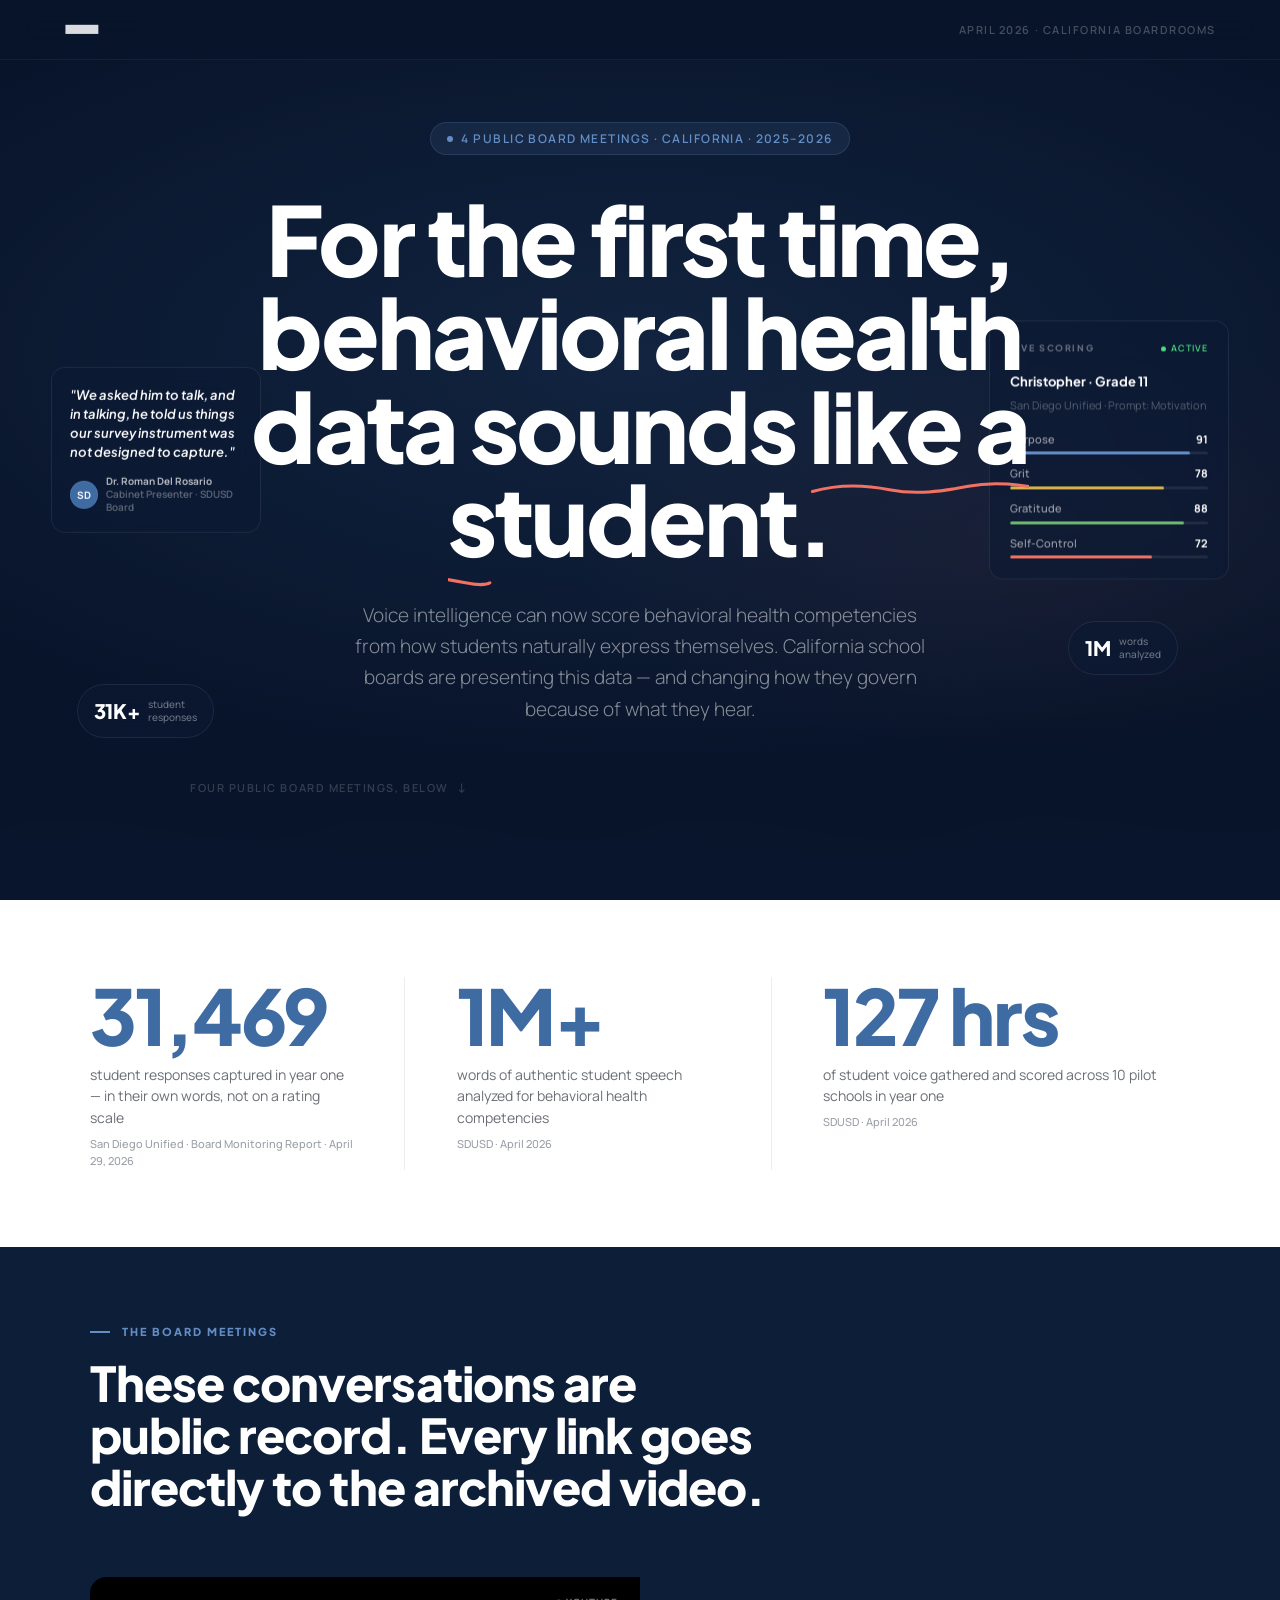
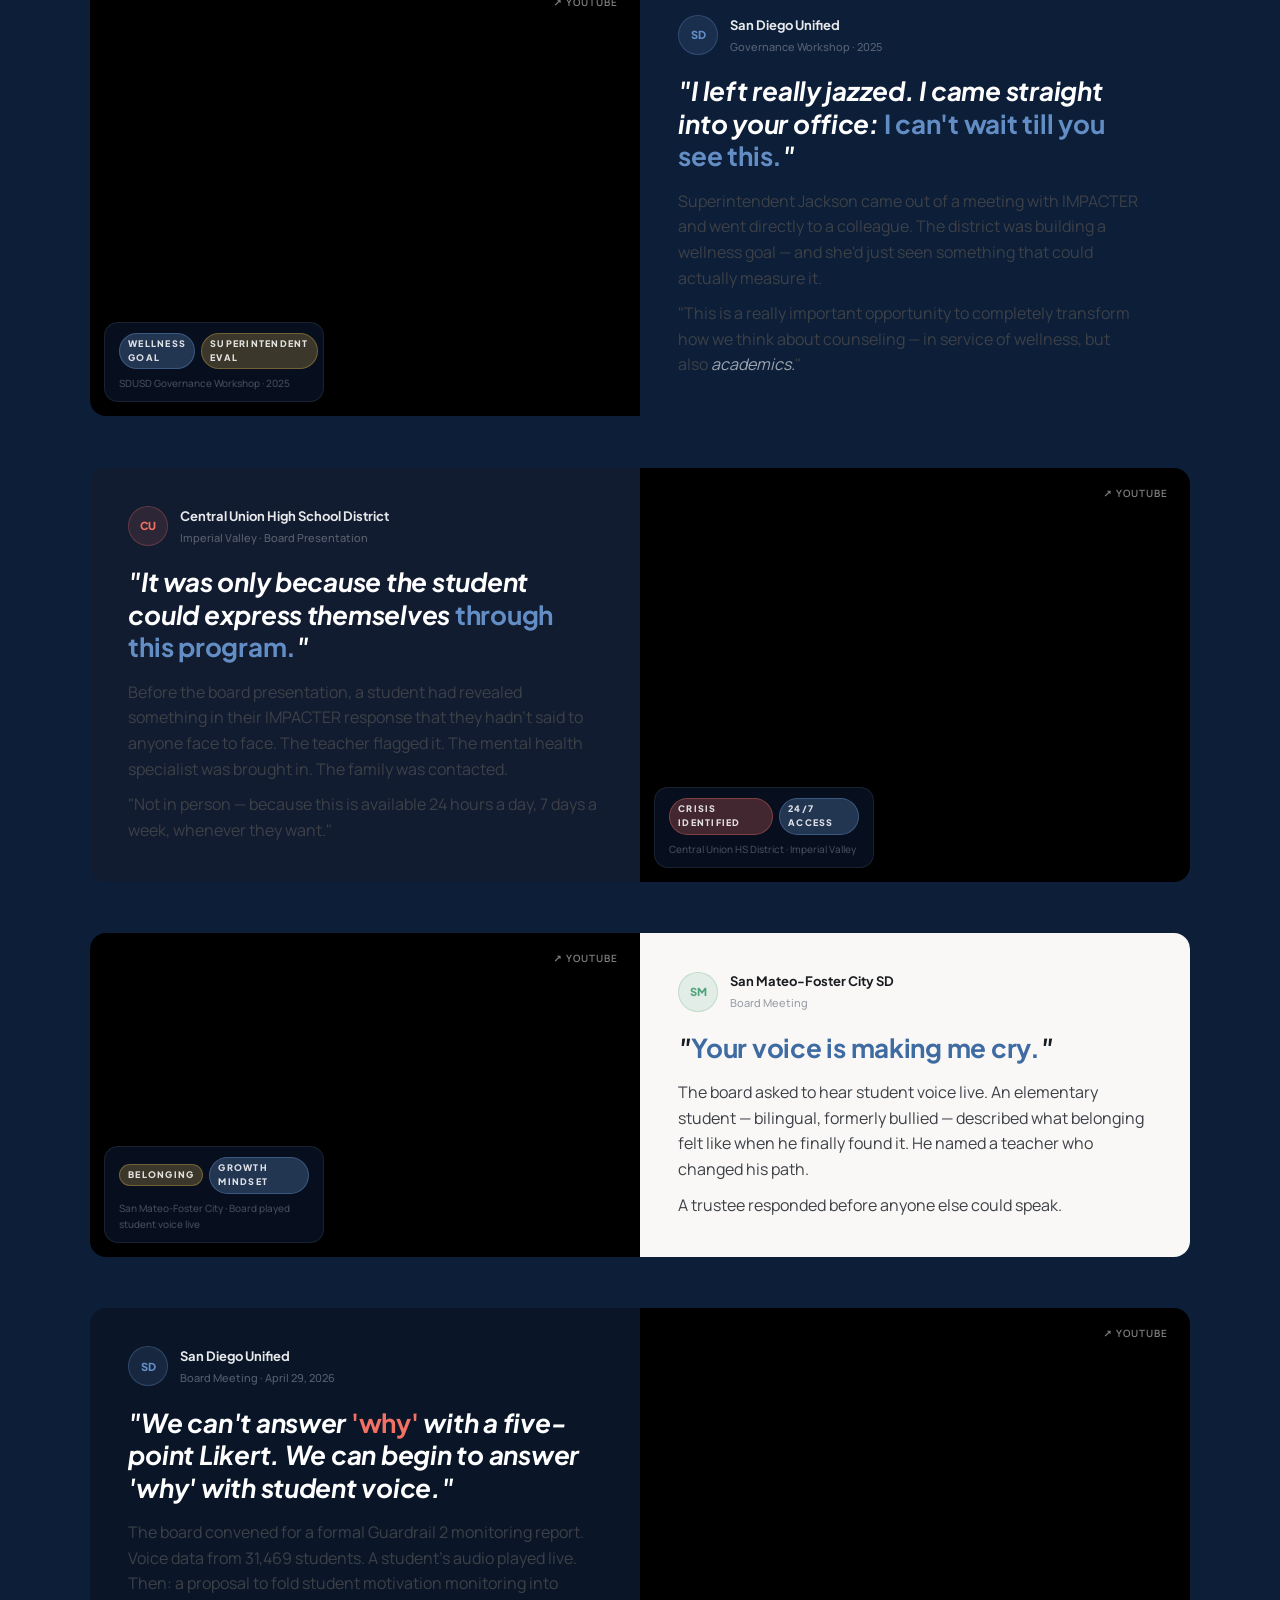
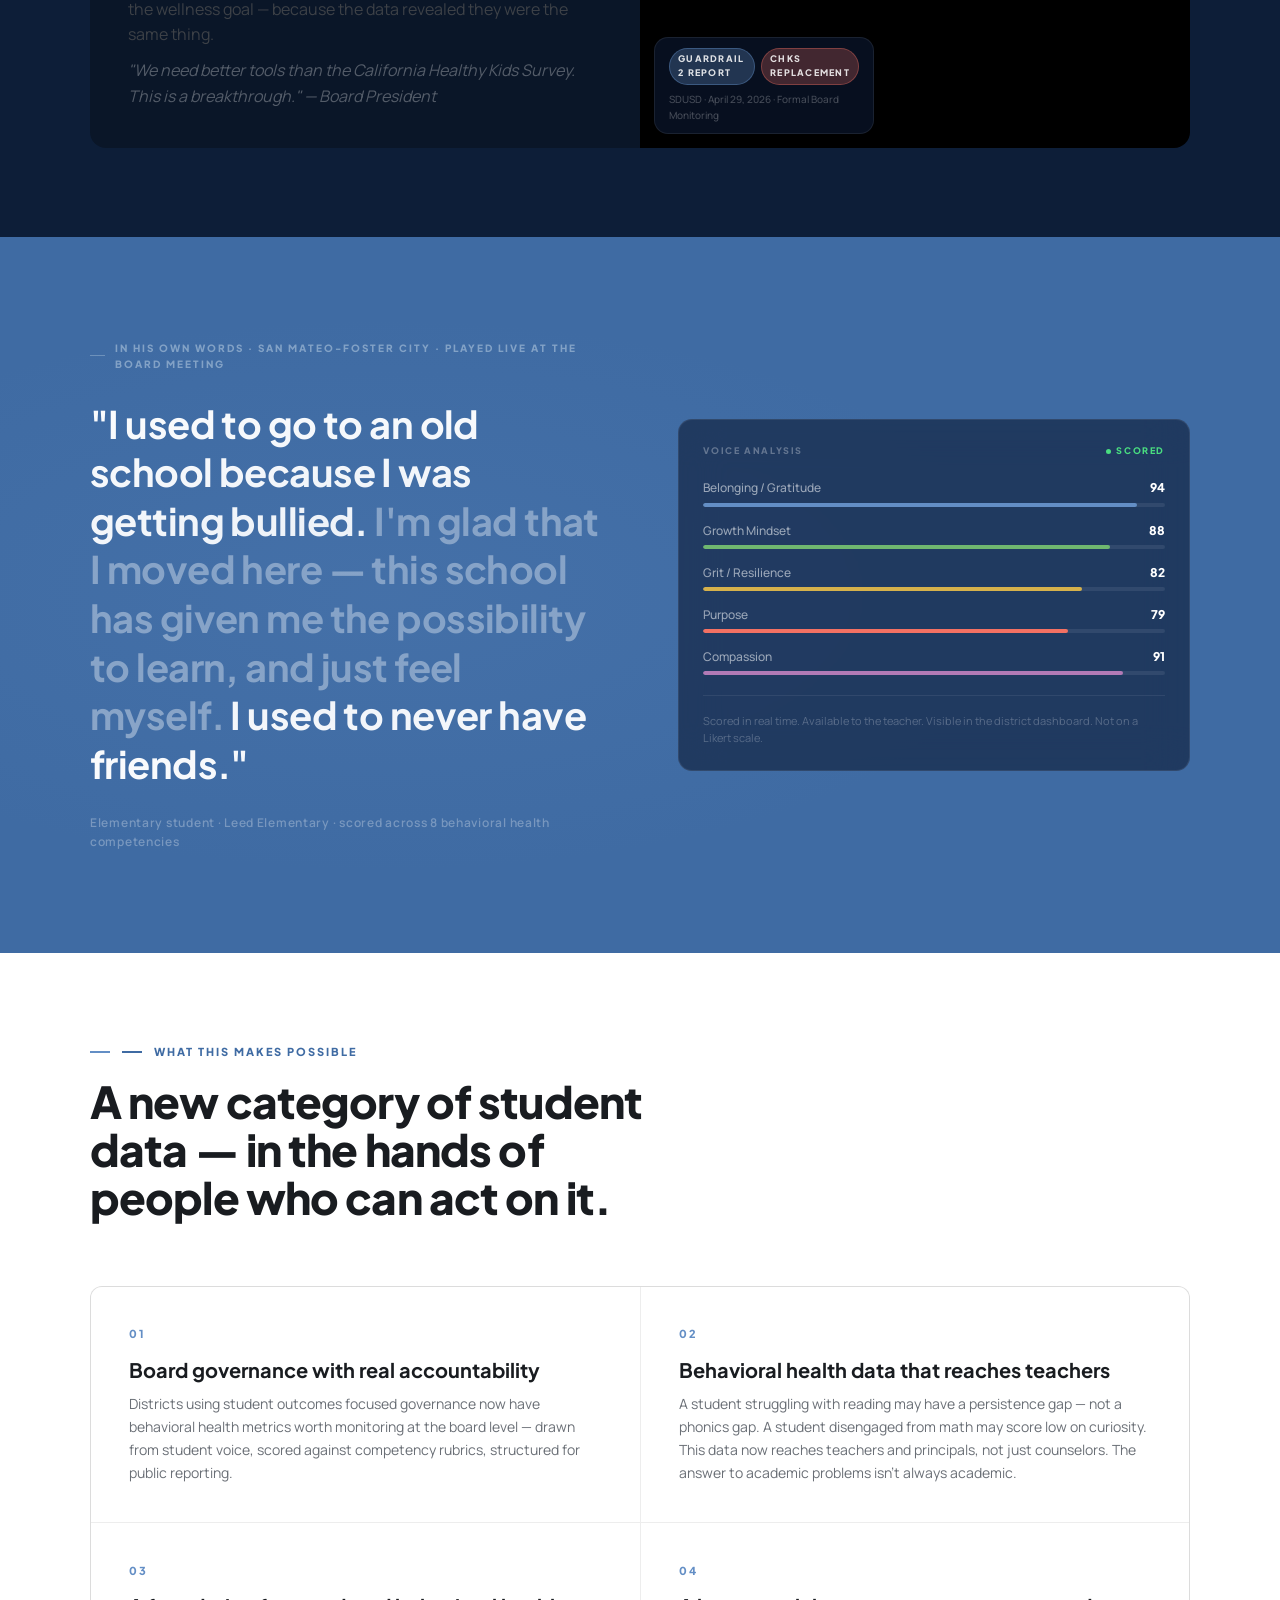
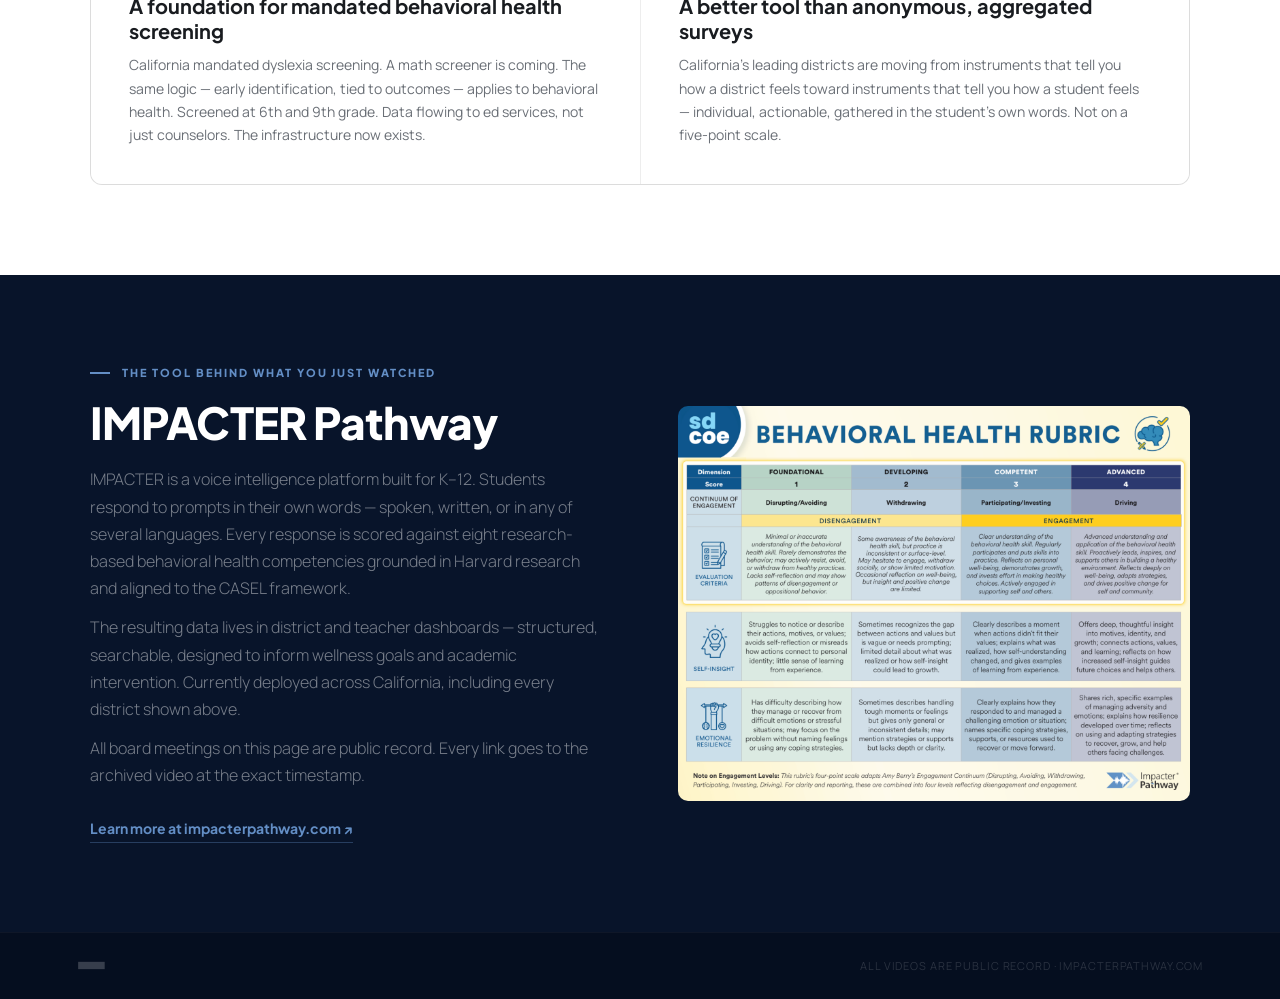
==== commit 244039da: "policy: v3 redesign — dynamic glass panel layout with live scoring Rebuilt district evidence hub fro" ====
--- a/policy/index.html
+++ b/policy/index.html
@@ -4,618 +4,845 @@
 <meta charset="UTF-8">
 <meta name="viewport" content="width=device-width, initial-scale=1.0">
 <title>What Districts Are Discovering — IMPACTER Pathway</title>
-<meta name="description" content="Behavioral health data can be drawn from student voice. California boards are presenting it, acting on it, and changing how they govern because of it.">
+<meta name="description" content="Behavioral health data can now be drawn from student voice. California school boards are presenting it, acting on it, and governing with it.">
 <link rel="stylesheet" href="../bh/colors_and_type.css">
 <style>
 *, *::before, *::after { box-sizing: border-box; margin: 0; padding: 0; }
 html { scroll-behavior: smooth; }
-body { background: #0d1e35; overflow-x: hidden; }
-
-/* ─── MASTHEAD ─── */
-.mast {
-  position: fixed; top: 0; left: 0; right: 0; z-index: 100;
-  padding: 16px clamp(20px, 5vw, 60px);
-  display: flex; align-items: center; justify-content: space-between;
-  background: rgba(13,30,53,0.85);
-  backdrop-filter: blur(16px); -webkit-backdrop-filter: blur(16px);
-  border-bottom: 1px solid rgba(255,255,255,0.06);
-}
-.mast img { height: 20px; filter: brightness(0) invert(1); opacity: 0.8; }
-.mast-tag {
-  font-family: var(--font-body); font-size: 11px; font-weight: 600;
-  letter-spacing: 0.14em; text-transform: uppercase;
-  color: rgba(255,255,255,0.35);
-}
-
-/* ─── OPENING — full viewport, dark ─── */
-.open {
-  min-height: 100svh;
-  display: flex; flex-direction: column; justify-content: flex-end;
-  padding: 100px clamp(24px, 7vw, 120px) clamp(60px, 8vw, 100px);
-  background: #0d1e35;
-  position: relative; overflow: hidden;
-}
-.open-bg {
-  position: absolute; inset: 0;
-  background: radial-gradient(ellipse 80% 60% at 70% 40%, rgba(99,142,197,0.12) 0%, transparent 70%);
-  pointer-events: none;
-}
-.open-kicker {
-  font-family: var(--font-body); font-size: 12px; font-weight: 600;
-  letter-spacing: 0.16em; text-transform: uppercase;
-  color: var(--color-primary); margin-bottom: 32px;
-  display: flex; align-items: center; gap: 14px;
-}
-.open-kicker::before { content:''; width:28px; height:1px; background:var(--color-primary); }
-.open h1 {
-  font-family: var(--font-display);
-  font-size: clamp(48px, 8vw, 120px);
-  font-weight: 800; line-height: 0.95;
-  letter-spacing: -0.03em;
-  color: #fff;
-  max-width: 16ch;
-  margin-bottom: 40px;
-}
-.open h1 em { font-style: normal; color: var(--color-primary); }
-.open-sub {
-  font-family: var(--font-body);
-  font-size: clamp(16px, 1.8vw, 20px);
-  line-height: 1.6; font-weight: 300;
-  color: rgba(255,255,255,0.55);
-  max-width: 52ch;
-}
-.scroll-hint {
-  position: absolute; bottom: 36px; left: clamp(24px, 7vw, 120px);
-  font-family: var(--font-body); font-size: 11px; font-weight: 600;
-  letter-spacing: 0.14em; text-transform: uppercase;
-  color: rgba(255,255,255,0.2);
-  display: flex; align-items: center; gap: 8px;
-}
-.scroll-hint::after { content:'↓'; font-size:13px; }
-
-/* ─── NUMBERS STRIP ─── */
-.nums {
-  background: #fff;
-  padding: clamp(48px, 6vw, 80px) clamp(24px, 7vw, 120px);
-  display: grid;
-  grid-template-columns: repeat(3, 1fr);
-  gap: 0;
-}
-.num-item {
-  padding: 0 48px 0 0;
-  border-right: 1px solid rgba(0,0,0,0.08);
-  margin-right: 48px;
-}
-.num-item:last-child { border: none; margin: 0; padding: 0; }
-.num-big {
-  font-family: var(--font-display);
-  font-size: clamp(44px, 6vw, 80px);
-  font-weight: 900; line-height: 1;
-  letter-spacing: -0.03em;
-  color: var(--color-primary-deep);
-}
-.num-label {
-  margin-top: 10px;
-  font-family: var(--font-body); font-size: 15px; line-height: 1.5;
-  font-weight: 400; color: var(--fg-3);
-}
-.num-src {
-  margin-top: 6px;
-  font-family: var(--font-body); font-size: 11px;
-  color: var(--fg-4); font-weight: 500; letter-spacing: 0.04em;
-}
-
-/* ─── THE SHIFT SECTION ─── */
-.shift {
-  background: #fff;
-  padding: 0 clamp(24px, 7vw, 120px) clamp(60px, 7vw, 100px);
-  display: grid;
-  grid-template-columns: 1fr 1fr;
-  gap: clamp(40px, 6vw, 100px);
-  align-items: center;
-  border-top: 1px solid rgba(0,0,0,0.06);
-}
-.shift-text {}
-.shift-eyebrow {
-  font-family: var(--font-display); font-size: 11px; font-weight: 900;
-  letter-spacing: 0.18em; text-transform: uppercase;
-  color: var(--color-primary); margin-bottom: 24px;
-  display: flex; align-items: center; gap: 12px;
-}
-.shift-eyebrow::before { content:''; width:20px; height:1.5px; background:var(--color-primary); }
-.shift h2 {
-  font-family: var(--font-display);
-  font-size: clamp(26px, 3.5vw, 44px);
-  font-weight: 800; line-height: 1.12;
-  letter-spacing: -0.02em; color: var(--fg-1);
-  margin-bottom: 20px;
-}
-.shift p {
-  font-family: var(--font-body);
-  font-size: 17px; line-height: 1.7;
-  color: var(--fg-2); font-weight: 300;
-}
-.shift p + p { margin-top: 14px; }
-.shift-img {
-  border-radius: 8px; overflow: hidden;
-  background: var(--surface-container-low);
-  display: flex; align-items: center; justify-content: center;
-  aspect-ratio: 4/3;
-}
-.shift-img img { width: 100%; height: 100%; object-fit: cover; display: block; }
-
-/* ─── CHAPTER ─── */
-.chapter {
-  padding: clamp(60px, 7vw, 100px) clamp(24px, 7vw, 120px);
-  position: relative;
-}
-.chapter.dark { background: #0d1e35; }
-.chapter.mid { background: #142338; }
-.chapter.light { background: #f9f8f6; }
-.chapter.coral-tint { background: #1a1428; }
-
-.ch-header {
-  display: flex; align-items: flex-start;
-  justify-content: space-between;
-  flex-wrap: wrap; gap: 16px;
-  margin-bottom: clamp(32px, 4vw, 56px);
-}
-.ch-district {
-  font-family: var(--font-display); font-size: 11px; font-weight: 900;
-  letter-spacing: 0.18em; text-transform: uppercase;
-}
-.dark .ch-district, .mid .ch-district, .coral-tint .ch-district { color: var(--color-primary); }
-.light .ch-district { color: var(--color-primary-deep); }
-
-.ch-date {
-  font-family: var(--font-body); font-size: 12px; font-weight: 500;
-  letter-spacing: 0.10em; text-transform: uppercase;
-}
-.dark .ch-date, .mid .ch-date, .coral-tint .ch-date { color: rgba(255,255,255,0.3); }
-.light .ch-date { color: var(--fg-4); }
-
-/* The big quote */
-.ch-quote {
-  font-family: var(--font-display);
-  font-size: clamp(28px, 4.5vw, 60px);
-  font-weight: 800; line-height: 1.1;
-  letter-spacing: -0.02em;
-  max-width: 22ch;
-  margin-bottom: clamp(24px, 3vw, 44px);
-}
-.dark .ch-quote, .mid .ch-quote, .coral-tint .ch-quote { color: #fff; }
-.light .ch-quote { color: var(--fg-1); }
-
-.ch-quote em {
-  font-style: normal;
-}
-.dark .ch-quote em, .mid .ch-quote em { color: var(--color-primary); }
-.light .ch-quote em { color: var(--color-primary-deep); }
-.coral-tint .ch-quote em { color: var(--color-coral); }
-
-.ch-attribution {
-  font-family: var(--font-body); font-size: 13px; font-weight: 600;
-  letter-spacing: 0.04em;
-  margin-bottom: clamp(28px, 3vw, 48px);
-}
-.dark .ch-attribution, .mid .ch-attribution, .coral-tint .ch-attribution { color: rgba(255,255,255,0.35); }
-.light .ch-attribution { color: var(--fg-4); }
-
-/* Grid: quote side + video side */
-.ch-grid {
-  display: grid;
-  grid-template-columns: 1fr 1fr;
-  gap: clamp(32px, 5vw, 80px);
-  align-items: start;
-}
-.ch-grid.full { grid-template-columns: 1fr; }
-.ch-context {
-  font-family: var(--font-body);
-  font-size: 17px; line-height: 1.75;
-  font-weight: 300;
-}
-.dark .ch-context, .mid .ch-context, .coral-tint .ch-context { color: rgba(255,255,255,0.6); }
-.light .ch-context { color: var(--fg-2); }
-.ch-context p + p { margin-top: 14px; }
-
-/* video */
-.ch-video {}
-.video-frame {
-  position: relative; padding-bottom: 56.25%; height: 0; overflow: hidden;
-  border-radius: 6px; background: #000;
-}
-.video-frame iframe {
-  position: absolute; top:0; left:0; width:100%; height:100%; border:none;
-}
-.video-link {
-  margin-top: 10px;
-  font-family: var(--font-body); font-size: 11px; font-weight: 500;
-  letter-spacing: 0.08em; text-transform: uppercase;
-  display: inline-flex; align-items: center; gap: 6px;
-  text-decoration: none; transition: opacity 140ms;
-}
-.dark .video-link, .mid .video-link, .coral-tint .video-link {
-  color: rgba(255,255,255,0.25);
-}
-.dark .video-link:hover, .mid .video-link:hover { color: rgba(255,255,255,0.5); text-decoration: none; }
-.light .video-link { color: var(--fg-4); }
-.light .video-link:hover { color: var(--fg-3); text-decoration: none; }
-
-/* divider between chapters */
-.ch-rule {
-  height: 1px;
-  background: rgba(255,255,255,0.06);
-  margin: 0;
-}
-.ch-rule.light-rule { background: rgba(0,0,0,0.06); }
-
-/* ─── STUDENT VOICE SPOTLIGHT ─── */
-.student-spot {
-  background: var(--color-primary-deep);
-  padding: clamp(60px, 8vw, 110px) clamp(24px, 7vw, 120px);
-}
-.student-eyebrow {
-  font-family: var(--font-display); font-size: 11px; font-weight: 900;
-  letter-spacing: 0.18em; text-transform: uppercase;
-  color: rgba(214,231,241,0.5);
-  display: flex; align-items: center; gap: 12px;
-  margin-bottom: 40px;
-}
-.student-eyebrow::before { content:''; width:20px; height:1px; background:rgba(214,231,241,0.4); }
-.student-words {
-  font-family: var(--font-display);
-  font-size: clamp(22px, 3.5vw, 46px);
-  font-weight: 700; line-height: 1.25;
-  letter-spacing: -0.015em;
-  color: #fff; max-width: 28ch;
-  margin-bottom: 28px;
-}
-.student-words span { color: rgba(214,231,241,0.55); }
-.student-meta {
-  font-family: var(--font-body); font-size: 13px; font-weight: 500;
-  color: rgba(255,255,255,0.35); letter-spacing: 0.04em;
-}
-.student-context {
-  margin-top: 36px; max-width: 60ch;
-  font-family: var(--font-body); font-size: 16px; line-height: 1.7;
-  color: rgba(255,255,255,0.5); font-weight: 300;
-  border-left: 2px solid rgba(255,255,255,0.15);
-  padding-left: 20px;
-}
-
-/* ─── POSSIBLE ─── */
-.possible {
-  background: #fff;
-  padding: clamp(60px, 7vw, 100px) clamp(24px, 7vw, 120px);
-}
-.possible-eyebrow {
-  font-family: var(--font-display); font-size: 11px; font-weight: 900;
-  letter-spacing: 0.18em; text-transform: uppercase;
-  color: var(--color-primary-deep);
-  display: flex; align-items: center; gap: 12px;
-  margin-bottom: 20px;
-}
-.possible-eyebrow::before { content:''; width:20px; height:1.5px; background:var(--color-primary-deep); }
-.possible h2 {
-  font-family: var(--font-display);
-  font-size: clamp(28px, 4vw, 48px);
-  font-weight: 800; line-height: 1.1;
-  letter-spacing: -0.02em; color: var(--fg-1);
-  max-width: 22ch; margin-bottom: clamp(40px, 5vw, 64px);
-}
-.poss-grid {
-  display: grid;
-  grid-template-columns: repeat(2, 1fr);
-  gap: 1px;
-  background: rgba(0,0,0,0.06);
+body { background: #08142A; color: #fff; overflow-x: hidden; font-family: var(--font-body); }
+
+/* ── UTILS ── */
+.coral-squiggle {
+  background-image: url("data:image/svg+xml,%3Csvg width='300' height='16' viewBox='0 0 300 16' fill='none' xmlns='http://www.w3.org/2000/svg'%3E%3Cpath d='M2 12C30 4 60 4 90 10C120 16 150 12 180 6C210 0 240 4 270 10C285 13 295 12 298 10' stroke='%23F37163' stroke-width='3.5' stroke-linecap='round'/%3E%3C/svg%3E");
+  background-repeat: no-repeat;
+  background-position: bottom center;
+  background-size: 100% 14px;
+  padding-bottom: 10px;
+}
+.glass {
+  background: rgba(13, 26, 52, 0.6);
+  backdrop-filter: blur(20px);
+  -webkit-backdrop-filter: blur(20px);
+  border: 1px solid rgba(255,255,255,0.08);
+  border-radius: 14px;
+}
+.glass-light {
+  background: rgba(255,255,255,0.92);
+  backdrop-filter: blur(20px);
+  -webkit-backdrop-filter: blur(20px);
   border: 1px solid rgba(0,0,0,0.06);
-  border-radius: 8px;
-  overflow: hidden;
-}
-.poss-item {
-  background: #fff;
-  padding: clamp(28px, 3vw, 44px);
-}
-.poss-num {
+  border-radius: 14px;
+}
+.eyebrow {
   font-family: var(--font-display);
   font-size: 11px; font-weight: 900;
   letter-spacing: 0.18em; text-transform: uppercase;
-  color: var(--color-primary); margin-bottom: 16px;
-}
-.poss-title {
+  color: var(--color-primary);
+  display: flex; align-items: center; gap: 12px;
+}
+.eyebrow::before { content:''; width:20px; height:1.5px; background:var(--color-primary); flex-shrink:0; }
+.eyebrow.dim { color: rgba(255,255,255,0.3); }
+.eyebrow.dim::before { background: rgba(255,255,255,0.2); }
+
+/* ── NAV ── */
+nav {
+  position: fixed; top: 0; left: 0; right: 0; z-index: 200;
+  padding: 0 clamp(20px,5vw,64px);
+  height: 60px;
+  display: flex; align-items: center; justify-content: space-between;
+  background: rgba(8,20,42,0.85);
+  backdrop-filter: blur(16px); -webkit-backdrop-filter: blur(16px);
+  border-bottom: 1px solid rgba(255,255,255,0.05);
+}
+.nav-logo { height: 20px; filter: brightness(0) invert(1); opacity: 0.85; }
+.nav-tag {
+  font-family: var(--font-body); font-size: 11px; font-weight: 600;
+  letter-spacing: 0.14em; text-transform: uppercase;
+  color: rgba(255,255,255,0.25);
+}
+
+/* ── HERO ── */
+.hero {
+  position: relative;
+  min-height: 100svh;
+  display: flex; flex-direction: column;
+  justify-content: center; align-items: center;
+  padding: 80px clamp(20px,5vw,64px) 60px;
+  overflow: hidden;
+}
+/* Animated waveform bg */
+.hero-bg {
+  position: absolute; inset: 0; z-index: 0;
+  background: radial-gradient(ellipse 110% 70% at 50% 40%, rgba(63,107,163,0.18) 0%, transparent 65%),
+              radial-gradient(ellipse 60% 40% at 80% 60%, rgba(243,113,99,0.06) 0%, transparent 60%);
+}
+.hero-wave {
+  position: absolute; bottom: 0; left: 0; right: 0; z-index: 0;
+  opacity: 0.15;
+}
+.hero-content {
+  position: relative; z-index: 10;
+  text-align: center;
+  max-width: 900px;
+}
+.hero-kicker {
+  display: inline-flex; align-items: center; gap: 8px;
+  background: rgba(99,142,197,0.12);
+  border: 1px solid rgba(99,142,197,0.2);
+  border-radius: 999px;
+  padding: 6px 16px;
+  font-family: var(--font-body); font-size: 12px; font-weight: 600;
+  letter-spacing: 0.12em; text-transform: uppercase;
+  color: var(--color-primary);
+  margin-bottom: 36px;
+}
+.hero-kicker .dot { width: 6px; height: 6px; border-radius: 50%; background: var(--color-primary); animation: pulse 2s ease-in-out infinite; }
+@keyframes pulse { 0%,100%{opacity:1;transform:scale(1)} 50%{opacity:0.5;transform:scale(0.8)} }
+.hero h1 {
   font-family: var(--font-display);
-  font-size: clamp(17px, 1.8vw, 20px);
+  font-size: clamp(44px, 7.5vw, 108px);
+  font-weight: 800; line-height: 0.97;
+  letter-spacing: -0.03em; color: #fff;
+  margin-bottom: 36px;
+}
+.hero-sub {
+  font-family: var(--font-body);
+  font-size: clamp(16px, 1.8vw, 19px);
+  line-height: 1.65; font-weight: 300;
+  color: rgba(255,255,255,0.5);
+  max-width: 54ch; margin: 0 auto 52px;
+}
+.hero-scroll {
+  display: flex; align-items: center; gap: 8px;
+  font-family: var(--font-body); font-size: 11px; font-weight: 600;
+  letter-spacing: 0.14em; text-transform: uppercase;
+  color: rgba(255,255,255,0.18);
+}
+.hero-scroll::after { content:'↓'; font-size:13px; }
+
+/* FLOATING PANELS */
+.hero-panels {
+  position: absolute; inset: 0; z-index: 5; pointer-events: none;
+}
+
+/* Score panel — right side */
+.panel-score {
+  position: absolute;
+  right: clamp(16px, 4vw, 60px);
+  top: 50%; transform: translateY(-50%);
+  width: 240px;
+  padding: 20px;
+  pointer-events: all;
+}
+.panel-score .p-header {
+  display: flex; align-items: center; justify-content: space-between;
+  margin-bottom: 16px;
+}
+.panel-score .p-label {
+  font-family: var(--font-display); font-size: 9px; font-weight: 900;
+  letter-spacing: 0.18em; text-transform: uppercase;
+  color: rgba(255,255,255,0.35);
+}
+.panel-score .live-dot {
+  display: flex; align-items: center; gap: 5px;
+  font-size: 9px; font-weight: 600;
+  letter-spacing: 0.1em; text-transform: uppercase;
+  color: #4ade80;
+}
+.panel-score .live-dot::before {
+  content:''; width:5px; height:5px; border-radius:50%; background:#4ade80;
+  animation: pulse 1.5s ease-in-out infinite;
+}
+.panel-score .student-id {
+  font-family: var(--font-display); font-size: 13px; font-weight: 700;
+  color: #fff; margin-bottom: 4px;
+}
+.panel-score .student-meta {
+  font-size: 11px; color: rgba(255,255,255,0.3); margin-bottom: 16px;
+}
+.comp-row { margin-bottom: 10px; }
+.comp-row:last-child { margin-bottom: 0; }
+.comp-top { display: flex; justify-content: space-between; align-items: center; margin-bottom: 4px; }
+.comp-name { font-size: 11px; font-weight: 500; color: rgba(255,255,255,0.6); }
+.comp-val { font-size: 11px; font-weight: 700; color: #fff; }
+.comp-bar { height: 3px; background: rgba(255,255,255,0.08); border-radius: 999px; overflow: hidden; }
+.comp-fill { height: 100%; border-radius: 999px; background: var(--color-primary); }
+.comp-fill.coral { background: var(--color-coral); }
+.comp-fill.gold { background: #D6B14B; }
+.comp-fill.green { background: #6FB76F; }
+
+/* Quote panel — left side */
+.panel-quote {
+  position: absolute;
+  left: clamp(16px, 4vw, 60px);
+  top: 50%; transform: translateY(-50%);
+  width: 210px;
+  padding: 18px;
+  pointer-events: all;
+}
+.panel-quote .q-text {
+  font-family: var(--font-display); font-size: 13px; font-weight: 600;
+  line-height: 1.45; color: #fff; font-style: italic;
+  margin-bottom: 14px;
+}
+.panel-quote .q-who {
+  display: flex; align-items: center; gap: 8px;
+}
+.panel-quote .q-avatar {
+  width: 28px; height: 28px; border-radius: 50%;
+  background: var(--color-primary-deep);
+  display: flex; align-items: center; justify-content: center;
+  font-size: 10px; font-weight: 700; color: #fff; flex-shrink: 0;
+  /* placeholder — backfill with real district seal */
+}
+.panel-quote .q-name { font-size: 10px; font-weight: 600; color: rgba(255,255,255,0.35); line-height: 1.3; }
+.panel-quote .q-name strong { color: rgba(255,255,255,0.7); display: block; }
+
+/* Stat bubbles — scattered */
+.bubble {
+  position: absolute;
+  padding: 10px 16px;
+  border-radius: 999px;
+  display: flex; align-items: center; gap: 8px;
+}
+.bubble .b-num { font-family: var(--font-display); font-size: 20px; font-weight: 800; color: #fff; letter-spacing: -0.02em; }
+.bubble .b-label { font-size: 10px; font-weight: 500; color: rgba(255,255,255,0.4); line-height: 1.3; }
+.bubble-1 { bottom: 18%; left: clamp(16px,6vw,80px); }
+.bubble-2 { bottom: 25%; right: clamp(60px,8vw,120px); }
+.bubble-3 { top: 20%; right: clamp(80px,10vw,160px); display: none; }
+
+/* ── PROOF STRIP ── */
+.proof {
+  background: #fff; color: var(--fg-1);
+  padding: clamp(48px,6vw,80px) clamp(20px,6vw,80px);
+}
+.proof-inner {
+  max-width: 1100px; margin: 0 auto;
+  display: grid; grid-template-columns: repeat(3,1fr);
+  gap: 0;
+}
+.proof-num {
+  padding: 0 clamp(24px,4vw,60px) 0 0;
+  border-right: 1px solid rgba(0,0,0,0.07);
+  margin-right: clamp(24px,4vw,60px);
+}
+.proof-num:last-child { border: none; margin: 0; padding: 0; }
+.p-big {
+  font-family: var(--font-display);
+  font-size: clamp(48px,6vw,84px);
+  font-weight: 900; line-height: 1; letter-spacing: -0.03em;
+  color: var(--color-primary-deep);
+}
+.p-desc { margin-top: 10px; font-size: 14px; line-height: 1.55; color: var(--fg-3); font-weight: 400; }
+.p-src { margin-top: 6px; font-size: 11px; color: var(--fg-4); font-weight: 500; }
+
+/* ── SECTION HEADER ── */
+.sec-head {
+  padding: clamp(60px,7vw,96px) clamp(20px,6vw,80px) 0;
+  max-width: 1100px; margin: 0 auto;
+}
+.sec-head h2 {
+  font-family: var(--font-display);
+  font-size: clamp(28px,4vw,48px);
+  font-weight: 800; line-height: 1.08;
+  letter-spacing: -0.02em; color: #fff;
+  max-width: 22ch; margin-top: 16px;
+}
+.sec-head.light h2 { color: var(--fg-1); }
+
+/* ── BOARD CHAPTERS ── */
+.board-wrap {
+  padding: clamp(40px,5vw,64px) clamp(20px,6vw,80px) clamp(60px,7vw,96px);
+  display: flex; flex-direction: column; gap: clamp(32px,4vw,56px);
+}
+.board-card {
+  max-width: 1100px; margin: 0 auto; width: 100%;
+  border-radius: 16px; overflow: hidden;
+  display: grid; grid-template-columns: 1fr 1fr;
+  min-height: 320px;
+}
+.board-card.flip { direction: rtl; }
+.board-card.flip > * { direction: ltr; }
+
+.bc-video {
+  position: relative; background: #000;
+  min-height: 280px;
+}
+.bc-video iframe {
+  width: 100%; height: 100%; border: none; display: block;
+}
+/* annotation overlay on video */
+.bc-annotation {
+  position: absolute; bottom: 14px; left: 14px;
+  max-width: 220px; padding: 10px 14px;
+  pointer-events: none;
+}
+.ann-comp {
+  display: flex; align-items: center; gap: 6px;
+  margin-bottom: 6px;
+}
+.ann-chip {
+  font-family: var(--font-display); font-size: 9px; font-weight: 900;
+  letter-spacing: 0.14em; text-transform: uppercase;
+  padding: 3px 8px; border-radius: 999px;
+  background: rgba(99,142,197,0.3);
+  border: 1px solid rgba(99,142,197,0.4);
+  color: rgba(255,255,255,0.85);
+}
+.ann-chip.coral { background: rgba(243,113,99,0.25); border-color: rgba(243,113,99,0.35); }
+.ann-chip.gold { background: rgba(214,177,75,0.25); border-color: rgba(214,177,75,0.35); }
+.ann-source {
+  font-size: 10px; color: rgba(255,255,255,0.25);
+  margin-top: 4px; font-weight: 500;
+}
+.bc-video .video-link {
+  position: absolute; top: 12px; right: 12px;
+  background: rgba(0,0,0,0.6); backdrop-filter: blur(8px);
+  color: rgba(255,255,255,0.5); font-size: 10px; font-weight: 600;
+  letter-spacing: 0.1em; text-transform: uppercase;
+  padding: 5px 10px; border-radius: 6px;
+  text-decoration: none; transition: color 140ms;
+}
+.bc-video .video-link:hover { color: #fff; text-decoration: none; }
+
+.bc-info {
+  padding: clamp(24px,3vw,44px);
+  display: flex; flex-direction: column; justify-content: center;
+}
+.bc-info.dark { background: #0d1e38; }
+.bc-info.mid { background: #121c30; }
+.bc-info.light { background: #f9f8f6; }
+.bc-info.deep { background: #0a1628; }
+
+.bc-who {
+  display: flex; align-items: center; gap: 12px;
+  margin-bottom: 20px;
+}
+.bc-seal {
+  width: 40px; height: 40px; border-radius: 50%;
+  display: flex; align-items: center; justify-content: center;
+  font-family: var(--font-display); font-size: 11px; font-weight: 900;
+  flex-shrink: 0;
+  /* placeholder — backfill with real district seal image */
+}
+.seal-sdusd { background: rgba(99,142,197,0.15); border: 1.5px solid rgba(99,142,197,0.3); color: var(--color-primary); }
+.seal-cu { background: rgba(243,113,99,0.12); border: 1.5px solid rgba(243,113,99,0.25); color: var(--color-coral); }
+.seal-sm { background: rgba(79,164,122,0.12); border: 1.5px solid rgba(79,164,122,0.25); color: #4FA47A; }
+
+.bc-district {
+  font-family: var(--font-display); font-size: 13px; font-weight: 700;
+}
+.dark .bc-district, .mid .bc-district, .deep .bc-district { color: rgba(255,255,255,0.9); }
+.bc-info.light .bc-district { color: var(--fg-1); }
+.bc-date {
+  font-size: 11px; font-weight: 500; margin-top: 2px;
+}
+.dark .bc-date, .mid .bc-date, .deep .bc-date { color: rgba(255,255,255,0.3); }
+.bc-info.light .bc-date { color: var(--fg-4); }
+
+.bc-quote {
+  font-family: var(--font-display);
+  font-size: clamp(18px, 2.2vw, 26px);
   font-weight: 700; line-height: 1.25;
-  color: var(--fg-1); margin-bottom: 10px;
-}
-.poss-body {
-  font-family: var(--font-body);
-  font-size: 15px; line-height: 1.65;
-  color: var(--fg-3); font-weight: 400;
-}
-
-/* ─── ABOUT / CLOSE ─── */
-.about {
-  background: #0d1e35;
-  padding: clamp(60px, 7vw, 100px) clamp(24px, 7vw, 120px) clamp(48px, 6vw, 80px);
-  display: grid;
-  grid-template-columns: 1fr 1fr;
-  gap: clamp(40px, 6vw, 100px);
-  align-items: start;
-}
-.about-eyebrow {
+  letter-spacing: -0.01em;
+  margin-bottom: 16px;
+  font-style: italic;
+}
+.dark .bc-quote, .mid .bc-quote, .deep .bc-quote { color: #fff; }
+.bc-info.light .bc-quote { color: var(--fg-1); }
+
+.bc-quote em { font-style: normal; }
+.dark .bc-quote em, .mid .bc-quote em { color: var(--color-primary); }
+.deep .bc-quote em { color: var(--color-coral); }
+.bc-info.light .bc-quote em { color: var(--color-primary-deep); }
+
+.bc-body {
+  font-size: 14px; line-height: 1.7; font-weight: 300;
+}
+.dark .bc-body, .mid .bc-body, .deep .bc-body { color: rgba(255,255,255,0.45); }
+.bc-info.light .bc-body { color: var(--fg-3); }
+.bc-body p + p { margin-top: 10px; }
+
+/* ── STUDENT VOICE SPOTLIGHT ── */
+.sv-wrap {
+  background: var(--color-primary-deep);
+  padding: clamp(60px,8vw,110px) clamp(20px,6vw,80px);
+  position: relative; overflow: hidden;
+}
+.sv-bg {
+  position: absolute; inset: 0;
+  background: radial-gradient(ellipse 80% 60% at 30% 50%, rgba(99,142,197,0.15) 0%, transparent 65%);
+  pointer-events: none;
+}
+.sv-inner {
+  max-width: 1100px; margin: 0 auto;
+  display: grid; grid-template-columns: 1fr 1fr;
+  gap: clamp(40px,6vw,80px); align-items: center;
+}
+.sv-text {}
+.sv-eyebrow {
+  font-family: var(--font-display); font-size: 10px; font-weight: 900;
+  letter-spacing: 0.2em; text-transform: uppercase;
+  color: rgba(214,231,241,0.45);
+  display: flex; align-items: center; gap: 10px;
+  margin-bottom: 28px;
+}
+.sv-eyebrow::before { content:''; width:18px; height:1px; background:rgba(214,231,241,0.3); }
+.sv-words {
+  font-family: var(--font-display);
+  font-size: clamp(22px, 3vw, 38px);
+  font-weight: 700; line-height: 1.28;
+  letter-spacing: -0.015em;
+  color: #fff;
+}
+.sv-words .dim { color: rgba(255,255,255,0.4); }
+.sv-source {
+  margin-top: 24px;
+  font-size: 12px; font-weight: 600;
+  color: rgba(255,255,255,0.3); letter-spacing: 0.06em;
+}
+.sv-panel {
+  padding: 24px;
+}
+.sv-panel .sp-head {
+  font-family: var(--font-display); font-size: 9px; font-weight: 900;
+  letter-spacing: 0.18em; text-transform: uppercase;
+  color: rgba(255,255,255,0.3); margin-bottom: 20px;
+  display: flex; align-items: center; justify-content: space-between;
+}
+.sv-panel .sp-head .live-dot {
+  display: flex; align-items: center; gap: 5px;
+  color: #4ade80; font-size: 9px;
+}
+.sv-panel .sp-head .live-dot::before {
+  content:''; width:5px; height:5px; border-radius:50%; background:#4ade80;
+  animation: pulse 1.5s ease-in-out infinite;
+}
+.sv-comp { margin-bottom: 14px; }
+.sv-comp:last-child { margin-bottom: 0; }
+.svc-row { display:flex; align-items:center; justify-content:space-between; margin-bottom:5px; }
+.svc-name { font-size: 12px; font-weight: 500; color: rgba(255,255,255,0.55); }
+.svc-score { font-family: var(--font-display); font-size: 12px; font-weight: 800; color: #fff; }
+.svc-bar { height:4px; background:rgba(255,255,255,0.08); border-radius:999px; overflow:hidden; }
+.svc-fill { height:100%; border-radius:999px; }
+.fill-primary { background: var(--color-primary); }
+.fill-coral { background: var(--color-coral); }
+.fill-gold { background: #D6B14B; }
+.fill-green { background: #6FB76F; }
+.fill-purple { background: #B27AB6; }
+.sv-panel .sp-note {
+  margin-top: 20px; padding-top: 16px;
+  border-top: 1px solid rgba(255,255,255,0.07);
+  font-size: 11px; color: rgba(255,255,255,0.25); line-height: 1.55;
+}
+
+/* ── WHAT'S POSSIBLE ── */
+.poss-wrap {
+  background: #fff; color: var(--fg-1);
+  padding: clamp(60px,7vw,96px) clamp(20px,6vw,80px);
+}
+.poss-inner { max-width: 1100px; margin: 0 auto; }
+.poss-header { margin-bottom: clamp(40px,5vw,64px); }
+.poss-header h2 {
+  font-family: var(--font-display);
+  font-size: clamp(28px,3.5vw,44px);
+  font-weight: 800; line-height: 1.1;
+  letter-spacing: -0.02em; color: var(--fg-1);
+  max-width: 20ch; margin-top: 16px;
+}
+.poss-grid {
+  display: grid; grid-template-columns: repeat(2,1fr);
+  gap: 1px; background: rgba(0,0,0,0.07);
+  border: 1px solid rgba(0,0,0,0.07);
+  border-radius: 12px; overflow: hidden;
+}
+.poss-item { background: #fff; padding: clamp(28px,3vw,44px); }
+.pi-num {
   font-family: var(--font-display); font-size: 11px; font-weight: 900;
   letter-spacing: 0.18em; text-transform: uppercase;
-  color: var(--color-primary); margin-bottom: 24px;
-  display: flex; align-items: center; gap: 12px;
-}
-.about-eyebrow::before { content:''; width:20px; height:1.5px; background:var(--color-primary); }
-.about h2 {
+  color: var(--color-primary); margin-bottom: 14px;
+}
+.pi-title {
+  font-family: var(--font-display); font-size: clamp(16px,1.8vw,20px);
+  font-weight: 700; line-height: 1.25; color: var(--fg-1); margin-bottom: 10px;
+}
+.pi-body { font-size: 14px; line-height: 1.65; color: var(--fg-3); }
+
+/* ── ABOUT / CLOSE ── */
+.about-wrap {
+  background: #08142A;
+  padding: clamp(60px,7vw,96px) clamp(20px,6vw,80px);
+}
+.about-inner {
+  max-width: 1100px; margin: 0 auto;
+  display: grid; grid-template-columns: 1fr 1fr;
+  gap: clamp(40px,6vw,80px); align-items: center;
+}
+.about-text {}
+.about-text h2 {
   font-family: var(--font-display);
-  font-size: clamp(26px, 3vw, 38px);
+  font-size: clamp(28px,3.5vw,44px);
   font-weight: 800; line-height: 1.1;
   letter-spacing: -0.02em; color: #fff;
-  margin-bottom: 20px;
-}
-.about p {
-  font-family: var(--font-body); font-size: 16px; line-height: 1.7;
-  color: rgba(255,255,255,0.5); font-weight: 300;
-}
-.about p + p { margin-top: 14px; }
+  margin-top: 16px; margin-bottom: 20px;
+}
+.about-text p {
+  font-size: 16px; line-height: 1.7; font-weight: 300;
+  color: rgba(255,255,255,0.45);
+}
+.about-text p + p { margin-top: 12px; }
 .about-link {
   display: inline-flex; align-items: center; gap: 8px;
   margin-top: 28px;
   font-family: var(--font-display); font-size: 14px; font-weight: 700;
   color: var(--color-primary); text-decoration: none;
-  border-bottom: 1.5px solid rgba(99,142,197,0.4);
-  padding-bottom: 2px;
+  border-bottom: 1.5px solid rgba(99,142,197,0.35); padding-bottom: 2px;
   transition: color 140ms, border-color 140ms;
 }
-.about-link:hover { color: #fff; border-color: rgba(255,255,255,0.4); text-decoration: none; }
-
-.about-img {
-  border-radius: 8px; overflow: hidden;
-  background: rgba(255,255,255,0.04);
-}
+.about-link:hover { color: #fff; border-color: rgba(255,255,255,0.3); text-decoration: none; }
+.about-img { border-radius: 10px; overflow: hidden; }
 .about-img img { width: 100%; display: block; }
 
-.footer {
-  background: #081424;
-  padding: 24px clamp(24px, 7vw, 120px);
+/* ── FOOTER ── */
+footer {
+  background: #050e1f;
+  padding: 24px clamp(20px,6vw,80px);
+  border-top: 1px solid rgba(255,255,255,0.04);
   display: flex; align-items: center; justify-content: space-between; flex-wrap: wrap; gap: 12px;
 }
-.footer img { height: 16px; opacity: 0.25; filter: brightness(0) invert(1); }
-.footer span {
-  font-family: var(--font-body); font-size: 11px;
-  color: rgba(255,255,255,0.2); letter-spacing: 0.08em; text-transform: uppercase;
-}
-
-/* ─── RESPONSIVE ─── */
-@media (max-width: 768px) {
-  .nums { grid-template-columns: 1fr; gap: 36px; }
-  .num-item { border: none; margin: 0; padding: 0; border-bottom: 1px solid rgba(0,0,0,0.06); padding-bottom: 28px; }
-  .num-item:last-child { border: none; padding: 0; }
-  .shift { grid-template-columns: 1fr; }
-  .shift-img { display: none; }
-  .ch-grid { grid-template-columns: 1fr; }
+footer img { height: 16px; opacity: 0.2; filter: brightness(0) invert(1); }
+footer span { font-size: 11px; color: rgba(255,255,255,0.15); letter-spacing: 0.08em; text-transform: uppercase; }
+
+/* ── RESPONSIVE ── */
+@media (max-width: 900px) {
+  .board-card { grid-template-columns: 1fr; }
+  .board-card.flip { direction: ltr; }
+  .bc-video { min-height: 220px; }
+  .sv-inner { grid-template-columns: 1fr; }
+  .about-inner { grid-template-columns: 1fr; }
+  .about-img { display: none; }
+  .proof-inner { grid-template-columns: 1fr; gap: 28px; }
+  .proof-num { border: none; margin: 0; padding: 0; border-bottom: 1px solid rgba(0,0,0,0.07); padding-bottom: 24px; }
+  .proof-num:last-child { border: none; padding: 0; }
+  .panel-score, .panel-quote { display: none; }
+  .bubble-1, .bubble-2 { display: none; }
   .poss-grid { grid-template-columns: 1fr; }
-  .about { grid-template-columns: 1fr; }
-  .about-img { display: none; }
 }
 </style>
 </head>
 <body>
 
-<!-- MASTHEAD -->
-<header class="mast">
-  <img src="../bh/images/impacter-pathway-white.svg" alt="IMPACTER Pathway">
-  <span class="mast-tag">April 2026 · California</span>
-</header>
-
-<!-- ═══ OPENING ═══ -->
-<section class="open">
-  <div class="open-bg"></div>
-  <div class="open-kicker">What districts are discovering</div>
-  <h1>Behavioral health data has been in the room <em>all along.</em></h1>
-  <p class="open-sub">
-    California school boards are presenting behavioral health findings drawn from student voice — and changing how they govern because of what they hear. These are the board meetings.
-  </p>
-  <div class="scroll-hint">Four public board meetings</div>
+<!-- NAV -->
+<nav>
+  <img class="nav-logo" src="../bh/images/impacter-pathway-white.svg" alt="IMPACTER Pathway">
+  <span class="nav-tag">April 2026 · California Boardrooms</span>
+</nav>
+
+<!-- ═══ HERO ═══ -->
+<section class="hero">
+  <div class="hero-bg"></div>
+
+  <!-- SVG waveform -->
+  <svg class="hero-wave" viewBox="0 0 1440 160" fill="none" preserveAspectRatio="none" xmlns="http://www.w3.org/2000/svg">
+    <path d="M0 80C120 40 240 120 360 80C480 40 600 120 720 80C840 40 960 120 1080 80C1200 40 1320 100 1440 80V160H0V80Z" fill="rgba(99,142,197,0.06)"/>
+    <path d="M0 100C180 60 360 130 540 100C720 70 900 130 1080 100C1200 80 1320 110 1440 95V160H0V100Z" fill="rgba(99,142,197,0.04)"/>
+  </svg>
+
+  <!-- Floating panels (desktop) -->
+  <div class="hero-panels">
+
+    <!-- Score panel — real data from Christopher's SDUSD response -->
+    <div class="panel-score glass">
+      <div class="p-header">
+        <span class="p-label">Live Scoring</span>
+        <span class="live-dot">Active</span>
+      </div>
+      <div class="student-id">Christopher · Grade 11</div>
+      <div class="student-meta">San Diego Unified · Prompt: Motivation</div>
+      <div class="comp-row">
+        <div class="comp-top"><span class="comp-name">Purpose</span><span class="comp-val">91</span></div>
+        <div class="comp-bar"><div class="comp-fill" style="width:91%"></div></div>
+      </div>
+      <div class="comp-row">
+        <div class="comp-top"><span class="comp-name">Grit</span><span class="comp-val">78</span></div>
+        <div class="comp-bar"><div class="comp-fill gold" style="width:78%"></div></div>
+      </div>
+      <div class="comp-row">
+        <div class="comp-top"><span class="comp-name">Gratitude</span><span class="comp-val">88</span></div>
+        <div class="comp-bar"><div class="comp-fill green" style="width:88%"></div></div>
+      </div>
+      <div class="comp-row">
+        <div class="comp-top"><span class="comp-name">Self-Control</span><span class="comp-val">72</span></div>
+        <div class="comp-bar"><div class="comp-fill coral" style="width:72%"></div></div>
+      </div>
+    </div>
+
+    <!-- Quote panel — real board member quote -->
+    <div class="panel-quote glass">
+      <p class="q-text">"We asked him to talk, and in talking, he told us things our survey instrument was not designed to capture."</p>
+      <div class="q-who">
+        <div class="q-avatar seal-sdusd">SD</div>
+        <div class="q-name"><strong>Dr. Roman Del Rosario</strong>Cabinet Presenter · SDUSD Board</div>
+      </div>
+    </div>
+
+    <!-- Stat bubbles -->
+    <div class="bubble glass bubble-1">
+      <span class="b-num">31K+</span>
+      <span class="b-label">student<br>responses</span>
+    </div>
+    <div class="bubble glass bubble-2">
+      <span class="b-num">1M</span>
+      <span class="b-label">words<br>analyzed</span>
+    </div>
+
+  </div><!-- /hero-panels -->
+
+  <div class="hero-content">
+    <div class="hero-kicker"><span class="dot"></span>4 Public Board Meetings · California · 2025–2026</div>
+    <h1>For the first time, behavioral health<br>data <span class="coral-squiggle">sounds like a student.</span></h1>
+    <p class="hero-sub">Voice intelligence can now score behavioral health competencies from how students naturally express themselves. California school boards are presenting this data — and changing how they govern because of what they hear.</p>
+    <div class="hero-scroll">Four public board meetings, below</div>
+  </div>
 </section>
 
-<!-- ═══ NUMBERS ═══ -->
-<div class="nums">
-  <div class="num-item">
-    <div class="num-big">31,469</div>
-    <div class="num-label">student responses captured in year one — in their own words</div>
-    <div class="num-src">San Diego Unified · Board Monitoring Report · April 2026</div>
-  </div>
-  <div class="num-item">
-    <div class="num-big">1M+</div>
-    <div class="num-label">words of authentic student speech analyzed for behavioral health competencies</div>
-    <div class="num-src">San Diego Unified · April 2026</div>
-  </div>
-  <div class="num-item">
-    <div class="num-big">127 hrs</div>
-    <div class="num-label">of listening across 10 pilot schools — what a survey never captures</div>
-    <div class="num-src">San Diego Unified · April 2026</div>
+<!-- ═══ NUMBERS STRIP ═══ -->
+<div class="proof">
+  <div class="proof-inner">
+    <div class="proof-num">
+      <div class="p-big">31,469</div>
+      <div class="p-desc">student responses captured in year one — in their own words, not on a rating scale</div>
+      <div class="p-src">San Diego Unified · Board Monitoring Report · April 29, 2026</div>
+    </div>
+    <div class="proof-num">
+      <div class="p-big">1M+</div>
+      <div class="p-desc">words of authentic student speech analyzed for behavioral health competencies</div>
+      <div class="p-src">SDUSD · April 2026</div>
+    </div>
+    <div class="proof-num">
+      <div class="p-big">127 hrs</div>
+      <div class="p-desc">of student voice gathered and scored across 10 pilot schools in year one</div>
+      <div class="p-src">SDUSD · April 2026</div>
+    </div>
   </div>
 </div>
 
-<!-- ═══ THE SHIFT ═══ -->
-<div class="shift">
-  <div class="shift-text">
-    <div class="shift-eyebrow">The shift</div>
-    <h2>A Likert scale tells you what students are willing to say. Voice tells you what they actually mean.</h2>
-    <p>For decades, the primary instrument for understanding student wellbeing was a rating scale — anonymous, aggregated, useful at the district level but silent about the student in front of you.</p>
-    <p>Something changed. Voice intelligence can now score student speech against research-based behavioral health competencies — purpose, grit, curiosity, self-control, belonging. Structured enough to act on. Individual enough to matter.</p>
-    <p>The following four board meetings document what happens when districts start using it.</p>
-  </div>
-  <div class="shift-img">
-    <img src="../bh/images/likert-anim.gif" alt="Likert scale limitation" loading="lazy">
+<!-- ═══ SECTION HEADER ═══ -->
+<div style="background:#0d1e38; padding: clamp(48px,6vw,80px) clamp(20px,6vw,80px) 0;">
+  <div style="max-width:1100px; margin:0 auto;">
+    <div class="eyebrow">The board meetings</div>
+    <h2 style="font-family:var(--font-display); font-size:clamp(28px,4vw,48px); font-weight:800; line-height:1.08; letter-spacing:-0.02em; color:#fff; max-width:22ch; margin-top:16px;">
+      These conversations are public record. Every link goes directly to the archived video.
+    </h2>
   </div>
 </div>
 
-<!-- ═══ CHAPTER 1 — SDUSD Governance ═══ -->
-<section class="chapter dark">
-  <div class="ch-header">
-    <span class="ch-district">San Diego Unified School District</span>
-    <span class="ch-date">Governance Workshop · 2025</span>
-  </div>
-
-  <div class="ch-quote">"I left really jazzed. I came straight into your office and said: <em>I can't wait till you see this.</em>"</div>
-  <div class="ch-attribution">Superintendent Lamont Jackson · San Diego Unified</div>
-
-  <div class="ch-grid">
-    <div class="ch-context">
-      <p>San Diego Unified was building a district wellness goal — and the question before the board was whether any tool could actually measure what they cared about. Not test scores. Not attendance. How students see themselves, and whether they feel they belong.</p>
-      <p>Superintendent Jackson came out of a meeting with IMPACTER and went straight to a colleague's office. She described what she saw: a measurement tool built for how students actually think — with the ease of something they'd already use. Modern. Quick. Built around curiosity and purpose, not checkboxes.</p>
-      <p>Her team's language shifted from "measuring wellness" to "transforming how we think about counseling — in service of social emotional wellness, but also academics."</p>
-    </div>
-    <div class="ch-video">
-      <div class="video-frame">
-        <iframe src="https://www.youtube-nocookie.com/embed/ErE6NDFtIww?start=1494&rel=0&modestbranding=1" title="SDUSD Governance Workshop" allowfullscreen loading="lazy"></iframe>
-      </div>
-      <a class="video-link" href="https://www.youtube.com/live/ErE6NDFtIww?t=1494" target="_blank" rel="noopener">Public board meeting · Watch on YouTube ↗</a>
+<!-- ═══ BOARD CHAPTERS ═══ -->
+<div class="board-wrap" style="background:#0d1e38;">
+
+  <!-- 1: SDUSD Governance -->
+  <div class="board-card">
+    <div class="bc-video">
+      <iframe src="https://www.youtube-nocookie.com/embed/ErE6NDFtIww?start=1494&rel=0&modestbranding=1" title="SDUSD Governance Workshop" allowfullscreen loading="lazy"></iframe>
+      <a class="video-link" href="https://www.youtube.com/live/ErE6NDFtIww?t=1494" target="_blank" rel="noopener">↗ YouTube</a>
+      <div class="bc-annotation glass">
+        <div class="ann-comp"><span class="ann-chip">Wellness Goal</span><span class="ann-chip gold">Superintendent Eval</span></div>
+        <div class="ann-source">SDUSD Governance Workshop · 2025</div>
+      </div>
+    </div>
+    <div class="bc-info dark">
+      <div class="bc-who">
+        <div class="bc-seal seal-sdusd">SD</div>
+        <div>
+          <div class="bc-district">San Diego Unified</div>
+          <div class="bc-date">Governance Workshop · 2025</div>
+        </div>
+      </div>
+      <div class="bc-quote">"I left really jazzed. I came straight into your office: <em>I can't wait till you see this.</em>"</div>
+      <div class="bc-body">
+        <p>Superintendent Jackson came out of a meeting with IMPACTER and went directly to a colleague. The district was building a wellness goal — and she'd just seen something that could actually measure it.</p>
+        <p>"This is a really important opportunity to completely transform how we think about counseling — in service of wellness, but also <em style="color:rgba(255,255,255,0.6)">academics.</em>"</p>
+      </div>
+    </div>
+  </div>
+
+  <!-- 2: Central Union -->
+  <div class="board-card flip">
+    <div class="bc-video">
+      <iframe src="https://www.youtube-nocookie.com/embed/V9Qwb_TAio4?start=13005&rel=0&modestbranding=1" title="Central Union HISD" allowfullscreen loading="lazy"></iframe>
+      <a class="video-link" href="https://www.youtube.com/live/V9Qwb_TAio4?t=13005s" target="_blank" rel="noopener">↗ YouTube</a>
+      <div class="bc-annotation glass">
+        <div class="ann-comp"><span class="ann-chip coral">Crisis Identified</span><span class="ann-chip">24/7 Access</span></div>
+        <div class="ann-source">Central Union HS District · Imperial Valley</div>
+      </div>
+    </div>
+    <div class="bc-info mid">
+      <div class="bc-who">
+        <div class="bc-seal seal-cu">CU</div>
+        <div>
+          <div class="bc-district">Central Union High School District</div>
+          <div class="bc-date">Imperial Valley · Board Presentation</div>
+        </div>
+      </div>
+      <div class="bc-quote">"It was only because the student could express themselves <em>through this program.</em>"</div>
+      <div class="bc-body">
+        <p>Before the board presentation, a student had revealed something in their IMPACTER response that they hadn't said to anyone face to face. The teacher flagged it. The mental health specialist was brought in. The family was contacted.</p>
+        <p>"Not in person — because this is available 24 hours a day, 7 days a week, whenever they want."</p>
+      </div>
+    </div>
+  </div>
+
+  <!-- 3: San Mateo -->
+  <div class="board-card">
+    <div class="bc-video">
+      <iframe src="https://www.youtube-nocookie.com/embed/lY_P4MK9Tqk?start=9406&rel=0&modestbranding=1" title="San Mateo-Foster City" allowfullscreen loading="lazy"></iframe>
+      <a class="video-link" href="https://www.youtube.com/watch?t=9406&v=lY_P4MK9Tqk" target="_blank" rel="noopener">↗ YouTube</a>
+      <div class="bc-annotation glass">
+        <div class="ann-comp"><span class="ann-chip gold">Belonging</span><span class="ann-chip green">Growth Mindset</span></div>
+        <div class="ann-source">San Mateo-Foster City · Board played student voice live</div>
+      </div>
+    </div>
+    <div class="bc-info light">
+      <div class="bc-who">
+        <div class="bc-seal seal-sm">SM</div>
+        <div>
+          <div class="bc-district">San Mateo-Foster City SD</div>
+          <div class="bc-date">Board Meeting</div>
+        </div>
+      </div>
+      <div class="bc-quote">"<em>Your voice is making me cry.</em>"</div>
+      <div class="bc-body">
+        <p>The board asked to hear student voice live. An elementary student — bilingual, formerly bullied — described what belonging felt like when he finally found it. He named a teacher who changed his path.</p>
+        <p>A trustee responded before anyone else could speak.</p>
+      </div>
+    </div>
+  </div>
+
+  <!-- 4: SDUSD April 29 -->
+  <div class="board-card flip">
+    <div class="bc-video">
+      <iframe src="https://www.youtube-nocookie.com/embed/NUoew6sMy6w?start=4452&rel=0&modestbranding=1" title="SDUSD April 29 2026" allowfullscreen loading="lazy"></iframe>
+      <a class="video-link" href="https://www.youtube.com/live/NUoew6sMy6w?t=4452s" target="_blank" rel="noopener">↗ YouTube</a>
+      <div class="bc-annotation glass">
+        <div class="ann-comp"><span class="ann-chip">Guardrail 2 Report</span><span class="ann-chip coral">CHKS Replacement</span></div>
+        <div class="ann-source">SDUSD · April 29, 2026 · Formal Board Monitoring</div>
+      </div>
+    </div>
+    <div class="bc-info deep">
+      <div class="bc-who">
+        <div class="bc-seal seal-sdusd">SD</div>
+        <div>
+          <div class="bc-district">San Diego Unified</div>
+          <div class="bc-date">Board Meeting · April 29, 2026</div>
+        </div>
+      </div>
+      <div class="bc-quote">"We can't answer <em>'why'</em> with a five-point Likert. We can begin to answer 'why' with student voice."</div>
+      <div class="bc-body">
+        <p>The board convened for a formal Guardrail 2 monitoring report. Voice data from 31,469 students. A student's audio played live. Then: a proposal to fold student motivation monitoring into the wellness goal — because the data revealed they were the same thing.</p>
+        <p style="color:rgba(255,255,255,0.3); font-style:italic;">"We need better tools than the California Healthy Kids Survey. This is a breakthrough." — Board President</p>
+      </div>
+    </div>
+  </div>
+
+</div><!-- /board-wrap -->
+
+<!-- ═══ STUDENT VOICE SPOTLIGHT ═══ -->
+<section class="sv-wrap">
+  <div class="sv-bg"></div>
+  <div class="sv-inner">
+    <div class="sv-text">
+      <div class="sv-eyebrow">In his own words · San Mateo-Foster City · played live at the board meeting</div>
+      <div class="sv-words">
+        "I used to go to an old school because I was getting bullied.
+        <span class="dim">I'm glad that I moved here — this school has given me the possibility to learn, and just feel myself.</span>
+        I used to never have friends."
+      </div>
+      <div class="sv-source">Elementary student · Leed Elementary · scored across 8 behavioral health competencies</div>
+    </div>
+
+    <div class="sv-panel glass">
+      <div class="sp-head">
+        <span>Voice Analysis</span>
+        <span class="live-dot">Scored</span>
+      </div>
+      <div class="sv-comp">
+        <div class="svc-row"><span class="svc-name">Belonging / Gratitude</span><span class="svc-score">94</span></div>
+        <div class="svc-bar"><div class="svc-fill fill-primary" style="width:94%"></div></div>
+      </div>
+      <div class="sv-comp">
+        <div class="svc-row"><span class="svc-name">Growth Mindset</span><span class="svc-score">88</span></div>
+        <div class="svc-bar"><div class="svc-fill fill-green" style="width:88%"></div></div>
+      </div>
+      <div class="sv-comp">
+        <div class="svc-row"><span class="svc-name">Grit / Resilience</span><span class="svc-score">82</span></div>
+        <div class="svc-bar"><div class="svc-fill fill-gold" style="width:82%"></div></div>
+      </div>
+      <div class="sv-comp">
+        <div class="svc-row"><span class="svc-name">Purpose</span><span class="svc-score">79</span></div>
+        <div class="svc-bar"><div class="svc-fill fill-coral" style="width:79%"></div></div>
+      </div>
+      <div class="sv-comp">
+        <div class="svc-row"><span class="svc-name">Compassion</span><span class="svc-score">91</span></div>
+        <div class="svc-bar"><div class="svc-fill fill-purple" style="width:91%"></div></div>
+      </div>
+      <div class="sp-note">Scored in real time. Available to the teacher. Visible in the district dashboard. Not on a Likert scale.</div>
     </div>
   </div>
 </section>
-<div class="ch-rule"></div>
-
-<!-- ═══ CHAPTER 2 — Central Union ═══ -->
-<section class="chapter mid">
-  <div class="ch-header">
-    <span class="ch-district">Central Union High School District</span>
-    <span class="ch-date">Imperial Valley · Board Presentation</span>
-  </div>
-
-  <div class="ch-quote">"It was only because the student was able to express themselves <em>through this program.</em>"</div>
-  <div class="ch-attribution">Board Presentation · Central Union High School District</div>
-
-  <div class="ch-grid">
-    <div class="ch-video">
-      <div class="video-frame">
-        <iframe src="https://www.youtube-nocookie.com/embed/V9Qwb_TAio4?start=13005&rel=0&modestbranding=1" title="Central Union HISD Board Presentation" allowfullscreen loading="lazy"></iframe>
-      </div>
-      <a class="video-link" href="https://www.youtube.com/live/V9Qwb_TAio4?t=13005s" target="_blank" rel="noopener">Public board meeting · Watch on YouTube ↗</a>
-    </div>
-    <div class="ch-context">
-      <p>Before the board presentation, a teacher noticed something in a student's IMPACTER response — something the student hadn't said to anyone face to face. The teacher flagged it to the mental health specialist. The family was contacted. The student got help.</p>
-      <p>It was only possible because the platform is available at any hour, in any language, without the pressure of a face-to-face interaction. The student found a way to say what they couldn't say in person.</p>
-      <p>The board heard the story. Then they heard the full presentation: Harvard's eight behavioral health competencies — compassion, curiosity, gratitude, grit, growth mindset, perspective-taking, purpose, self-control — scored from natural language, in real time, across an entire district.</p>
+
+<!-- ═══ WHAT'S POSSIBLE ═══ -->
+<section class="poss-wrap">
+  <div class="poss-inner">
+    <div class="poss-header">
+      <div class="eyebrow" style="color:var(--color-primary-deep);">
+        <span style="display:inline-block; width:20px; height:1.5px; background:var(--color-primary-deep); flex-shrink:0;"></span>
+        What this makes possible
+      </div>
+      <h2>A new category of student data — in the hands of people who can act on it.</h2>
+    </div>
+    <div class="poss-grid">
+      <div class="poss-item">
+        <div class="pi-num">01</div>
+        <div class="pi-title">Board governance with real accountability</div>
+        <div class="pi-body">Districts using student outcomes focused governance now have behavioral health metrics worth monitoring at the board level — drawn from student voice, scored against competency rubrics, structured for public reporting.</div>
+      </div>
+      <div class="poss-item">
+        <div class="pi-num">02</div>
+        <div class="pi-title">Behavioral health data that reaches teachers</div>
+        <div class="pi-body">A student struggling with reading may have a persistence gap — not a phonics gap. A student disengaged from math may score low on curiosity. This data now reaches teachers and principals, not just counselors. The answer to academic problems isn't always academic.</div>
+      </div>
+      <div class="poss-item">
+        <div class="pi-num">03</div>
+        <div class="pi-title">A foundation for mandated behavioral health screening</div>
+        <div class="pi-body">California mandated dyslexia screening. A math screener is coming. The same logic — early identification, tied to outcomes — applies to behavioral health. Screened at 6th and 9th grade. Data flowing to ed services, not just counselors. The infrastructure now exists.</div>
+      </div>
+      <div class="poss-item">
+        <div class="pi-num">04</div>
+        <div class="pi-title">A better tool than anonymous, aggregated surveys</div>
+        <div class="pi-body">California's leading districts are moving from instruments that tell you how a district feels toward instruments that tell you how a student feels — individual, actionable, gathered in the student's own words. Not on a five-point scale.</div>
+      </div>
     </div>
   </div>
 </section>
-<div class="ch-rule"></div>
-
-<!-- ═══ CHAPTER 3 — San Mateo ═══ -->
-<section class="chapter light">
-  <div class="ch-header">
-    <span class="ch-district">San Mateo-Foster City School District</span>
-    <span class="ch-date">Board Meeting</span>
-  </div>
-
-  <div class="ch-quote">"<em>Your voice is making me cry.</em>"</div>
-  <div class="ch-attribution">Trustee · San Mateo-Foster City School District</div>
-
-  <div class="ch-grid">
-    <div class="ch-context">
-      <p>The board asked to hear actual student voice. They played two student responses — one in English, one in Spanish. The second was from an elementary student who had switched schools to escape bullying. He described what belonging felt like when he finally found it, and named the teacher who had changed his path.</p>
-      <p>The room went quiet. Then a trustee spoke.</p>
-      <p>The superintendent described what was happening in systems terms: "We're going beyond what 99.9% of other districts do. We send out generic surveys and force people to give us an answer we want from them. This opens up the floodgates to hear what they really think — and uses machine learning to find the themes that actually dictate what we do next."</p>
-    </div>
-    <div class="ch-video">
-      <div class="video-frame">
-        <iframe src="https://www.youtube-nocookie.com/embed/lY_P4MK9Tqk?start=9406&rel=0&modestbranding=1" title="San Mateo-Foster City Board Meeting" allowfullscreen loading="lazy"></iframe>
-      </div>
-      <a class="video-link" href="https://www.youtube.com/watch?t=9406&v=lY_P4MK9Tqk" target="_blank" rel="noopener">Public board meeting · Watch on YouTube ↗</a>
+
+<!-- ═══ ABOUT ═══ -->
+<section class="about-wrap">
+  <div class="about-inner">
+    <div class="about-text">
+      <div class="eyebrow">The tool behind what you just watched</div>
+      <h2>IMPACTER Pathway</h2>
+      <p>IMPACTER is a voice intelligence platform built for K–12. Students respond to prompts in their own words — spoken, written, or in any of several languages. Every response is scored against eight research-based behavioral health competencies grounded in Harvard research and aligned to the CASEL framework.</p>
+      <p>The resulting data lives in district and teacher dashboards — structured, searchable, designed to inform wellness goals and academic intervention. Currently deployed across California, including every district shown above.</p>
+      <p>All board meetings on this page are public record. Every link goes to the archived video at the exact timestamp.</p>
+      <a href="https://impacterpathway.com" class="about-link" target="_blank" rel="noopener">Learn more at impacterpathway.com ↗</a>
+    </div>
+    <div class="about-img">
+      <img src="../bh/images/scoring-ui.png" alt="IMPACTER scoring interface" loading="lazy">
     </div>
   </div>
 </section>
 
-<!-- ═══ STUDENT VOICE SPOTLIGHT ═══ -->
-<section class="student-spot">
-  <div class="student-eyebrow">In his own words · San Mateo-Foster City · played live at the board meeting</div>
-  <div class="student-words">
-    "I used to go to an old school because I was getting bullied. <span>I'm glad that I moved here because this school has given me the possibility to learn — and just feel myself and express myself.</span> I used to never have friends."
-  </div>
-  <div class="student-meta">Elementary student · Leed Elementary · Response scored across 8 behavioral health competencies</div>
-  <div class="student-context">
-    This response — and thousands like it — is why districts are moving away from asking students to rate their feelings on a five-point scale. The words above were not extracted from a survey. They were given freely, in a student's own voice, in response to a prompt about belonging. The scoring model analyzed the language for grit, purpose, and self-control — and the board heard it out loud.
-  </div>
-</section>
-
-<!-- ═══ CHAPTER 4 — SDUSD April 29 ═══ -->
-<div class="ch-rule"></div>
-<section class="chapter coral-tint">
-  <div class="ch-header">
-    <span class="ch-district">San Diego Unified School District</span>
-    <span class="ch-date">Board Meeting · April 29, 2026</span>
-  </div>
-
-  <div class="ch-quote">"We can't answer <em>'why'</em> with a five-point Likert. We can begin to answer 'why' with student voice."</div>
-  <div class="ch-attribution">Dr. Roman Del Rosario · Cabinet Presenter · San Diego Unified</div>
-
-  <div class="ch-grid">
-    <div class="ch-video">
-      <div class="video-frame">
-        <iframe src="https://www.youtube-nocookie.com/embed/NUoew6sMy6w?start=4452&rel=0&modestbranding=1" title="SDUSD Board Meeting April 29 2026" allowfullscreen loading="lazy"></iframe>
-      </div>
-      <a class="video-link" href="https://www.youtube.com/live/NUoew6sMy6w?t=4452s" target="_blank" rel="noopener">Public board meeting · April 29, 2026 · Watch on YouTube ↗</a>
-    </div>
-    <div class="ch-context">
-      <p>The board convened for a formal progress monitoring report on student motivation — a governance guardrail adopted three years earlier. The cabinet presented voice intelligence data from 31,469 students across 10 pilot schools. They played a student's audio response live: Christopher, an 11th grader, describing what actually motivates him to come to school — including fear and love, things no survey was designed to capture.</p>
-      <p>Board President Barrera: <em style="color:rgba(255,255,255,0.5)">"We need better tools than the California Healthy Kids Survey. This tool — everybody up here has said it's a breakthrough."</em></p>
-      <p>The board then discussed folding the student motivation guardrail into the district's Wellness Goal — because the data had revealed they were measuring the same thing from two angles. The vote is expected at the SOFG workshop this month.</p>
-    </div>
-  </div>
-</section>
-<div class="ch-rule"></div>
-
-<!-- ═══ WHAT THIS MAKES POSSIBLE ═══ -->
-<section class="possible">
-  <div class="possible-eyebrow">What this makes possible</div>
-  <h2>New data. In the hands of the people who can use it.</h2>
-  <div class="poss-grid">
-    <div class="poss-item">
-      <div class="poss-num">01</div>
-      <div class="poss-title">Board governance with real accountability</div>
-      <div class="poss-body">Districts adopting student outcomes focused governance finally have behavioral health metrics worth monitoring. Drawn from student voice, scored against competency rubrics, structured for a board monitoring report.</div>
-    </div>
-    <div class="poss-item">
-      <div class="poss-num">02</div>
-      <div class="poss-title">Behavioral health data that reaches teachers</div>
-      <div class="poss-body">A struggling reader may have a gap in persistence — not phonics. A student disengaged from math may have low curiosity scores. This data now reaches teachers and principals, not just counselors. The answer to an academic problem isn't always an academic answer.</div>
-    </div>
-    <div class="poss-item">
-      <div class="poss-num">03</div>
-      <div class="poss-title">A foundation for behavioral health screening</div>
-      <div class="poss-body">California mandated dyslexia screening. A math screener is coming. The same logic — early identification, actionable data, tied to academic outcomes — applies to behavioral health. The infrastructure now exists to do it at scale.</div>
-    </div>
-    <div class="poss-item">
-      <div class="poss-num">04</div>
-      <div class="poss-title">A replacement for aggregated, anonymous data</div>
-      <div class="poss-body">California's leading districts are moving beyond instruments that tell you how a district feels toward instruments that tell you how a student feels — individual, actionable, and gathered in the student's own words.</div>
-    </div>
-  </div>
-</section>
-
-<!-- ═══ ABOUT ═══ -->
-<section class="about">
-  <div>
-    <div class="about-eyebrow">The tool behind what you just watched</div>
-    <h2>IMPACTER Pathway</h2>
-    <p>IMPACTER is a voice intelligence platform built for K–12. Students respond to structured prompts in their own words — spoken, written, or in any of several languages. Every response is scored against eight research-based competencies grounded in Harvard research and aligned to the CASEL framework.</p>
-    <p>The resulting data lives in district and teacher dashboards — structured, searchable, and designed to inform both wellness goals and academic intervention. Currently deployed across California, including the districts above.</p>
-    <p>All board meetings on this page are public record. The links go directly to the archived video at the timestamps shown.</p>
-    <a href="https://impacterpathway.com" class="about-link" target="_blank" rel="noopener">Learn more at impacterpathway.com ↗</a>
-  </div>
-  <div class="about-img">
-    <img src="../bh/images/scoring-ui.png" alt="IMPACTER scoring interface" loading="lazy">
-  </div>
-</section>
-
-<footer class="footer">
+<footer>
   <img src="../bh/images/impacter-pathway-white.svg" alt="IMPACTER Pathway">
   <span>All videos are public record · impacterpathway.com</span>
 </footer>
